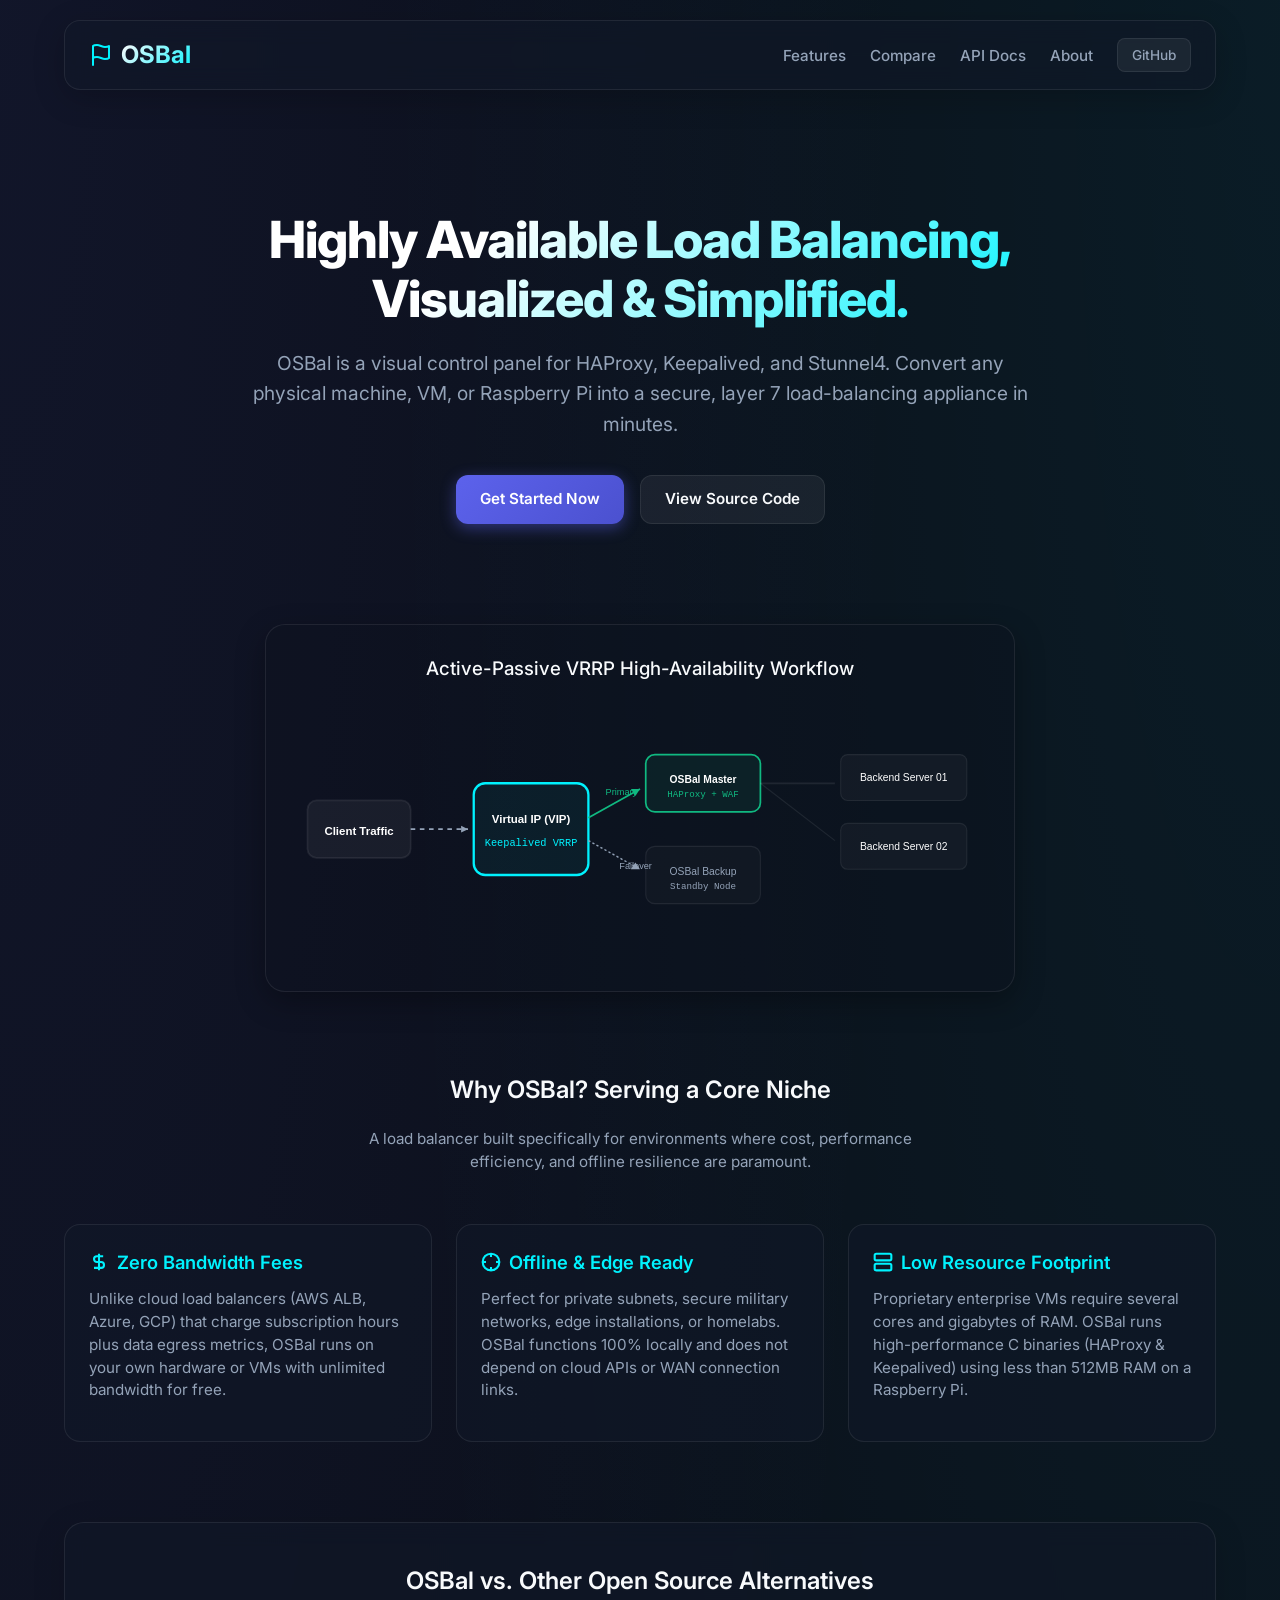
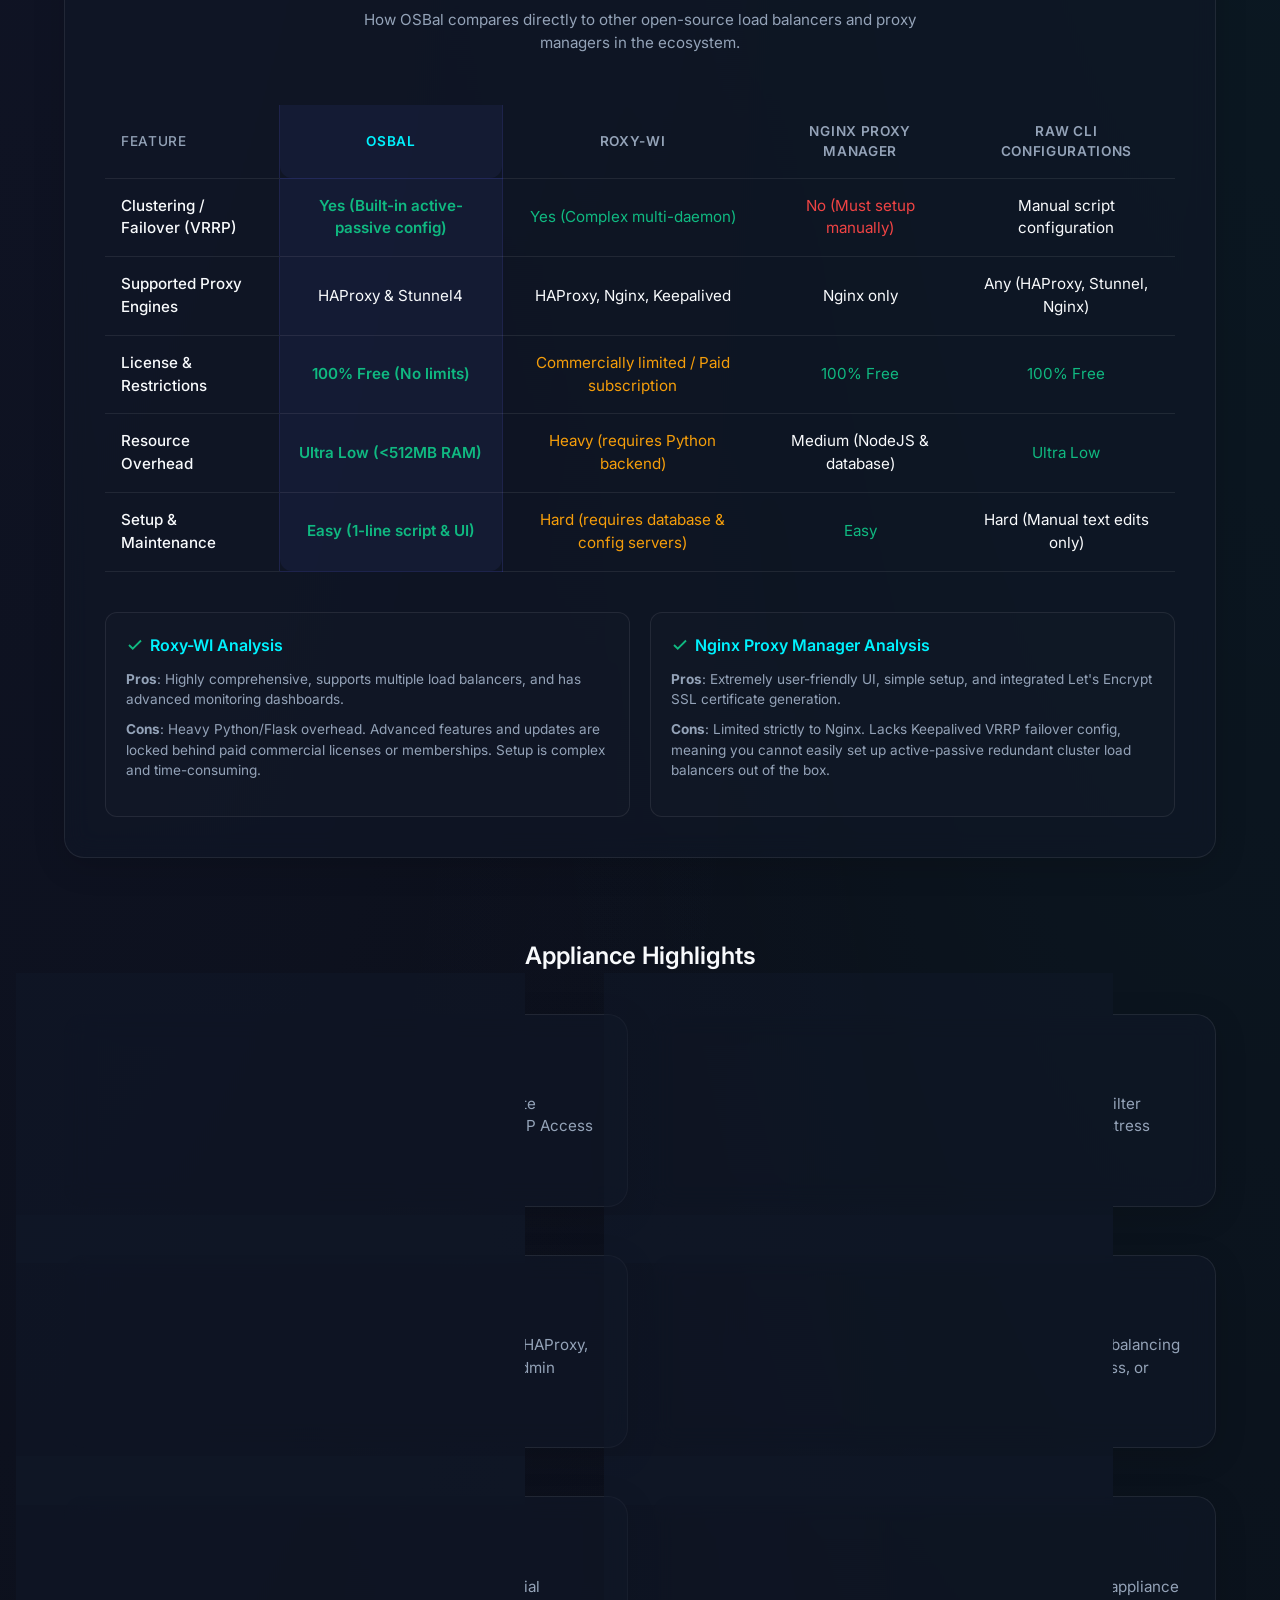
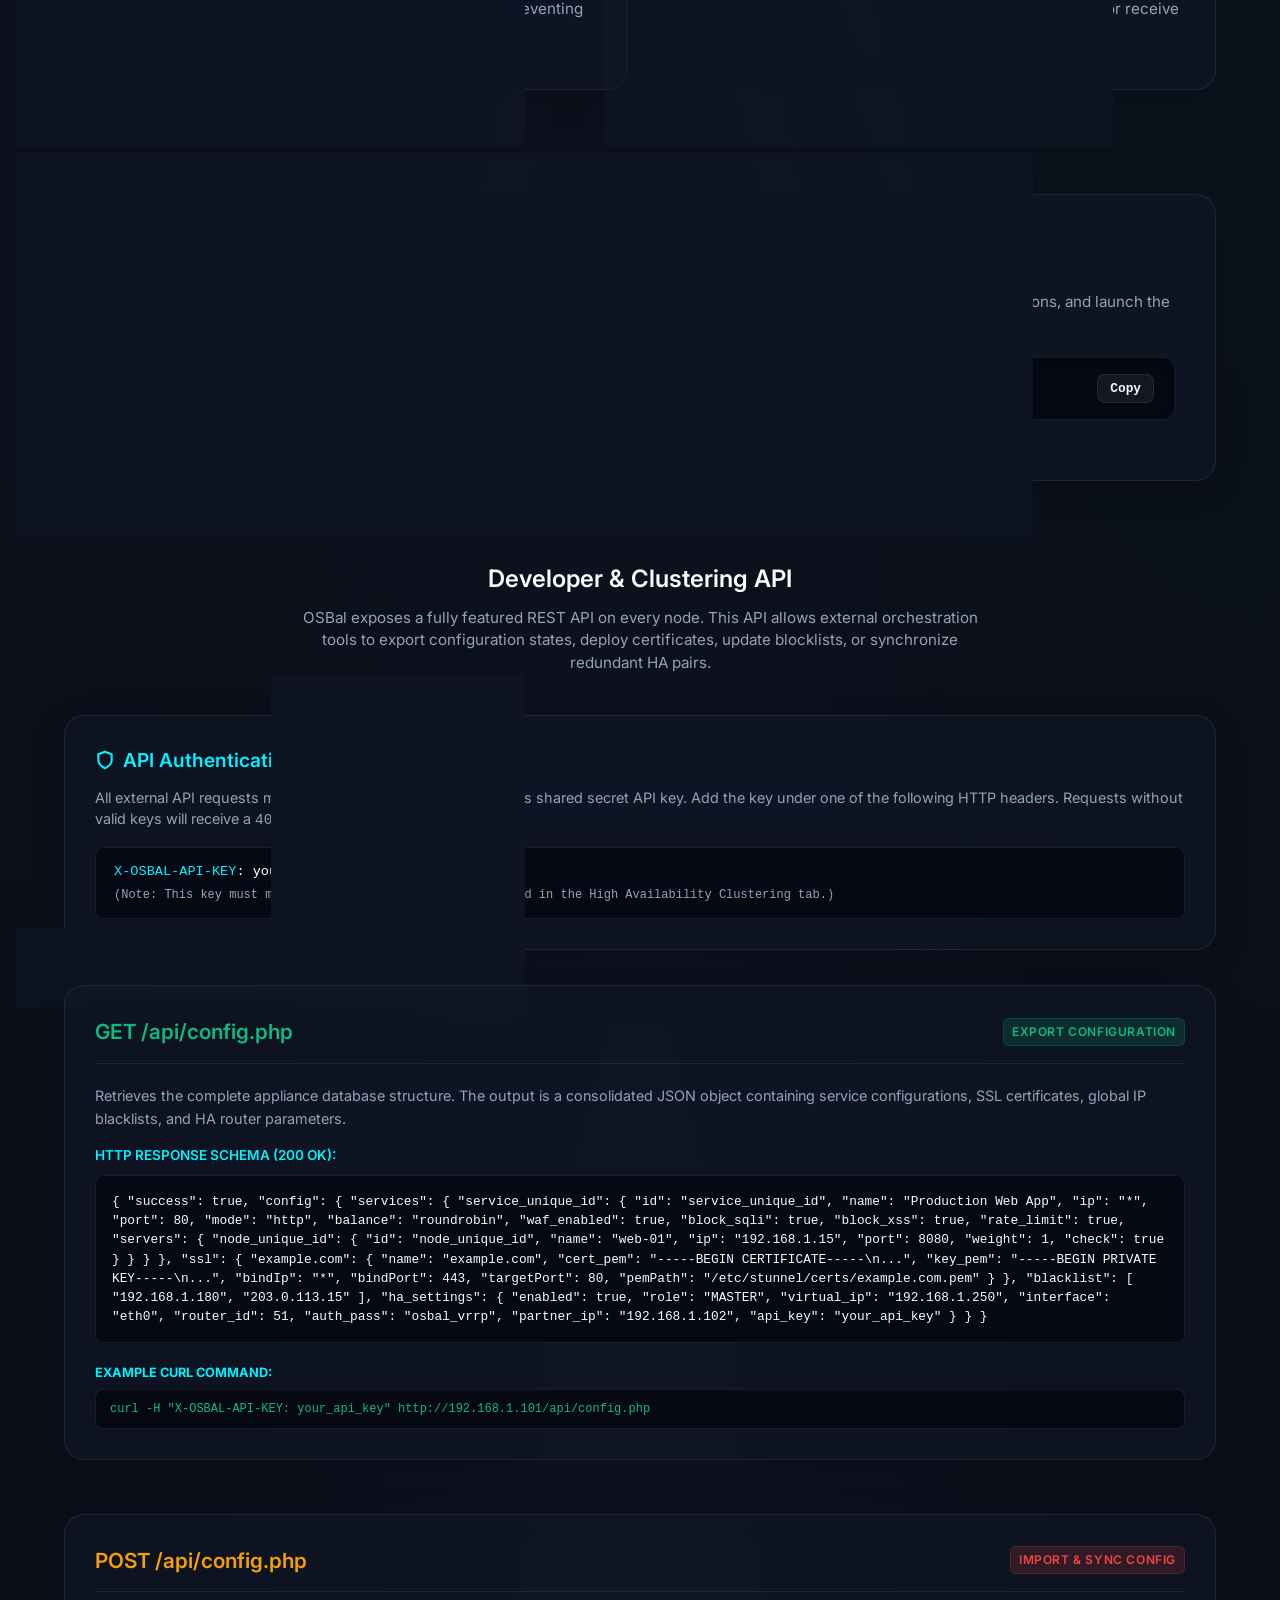
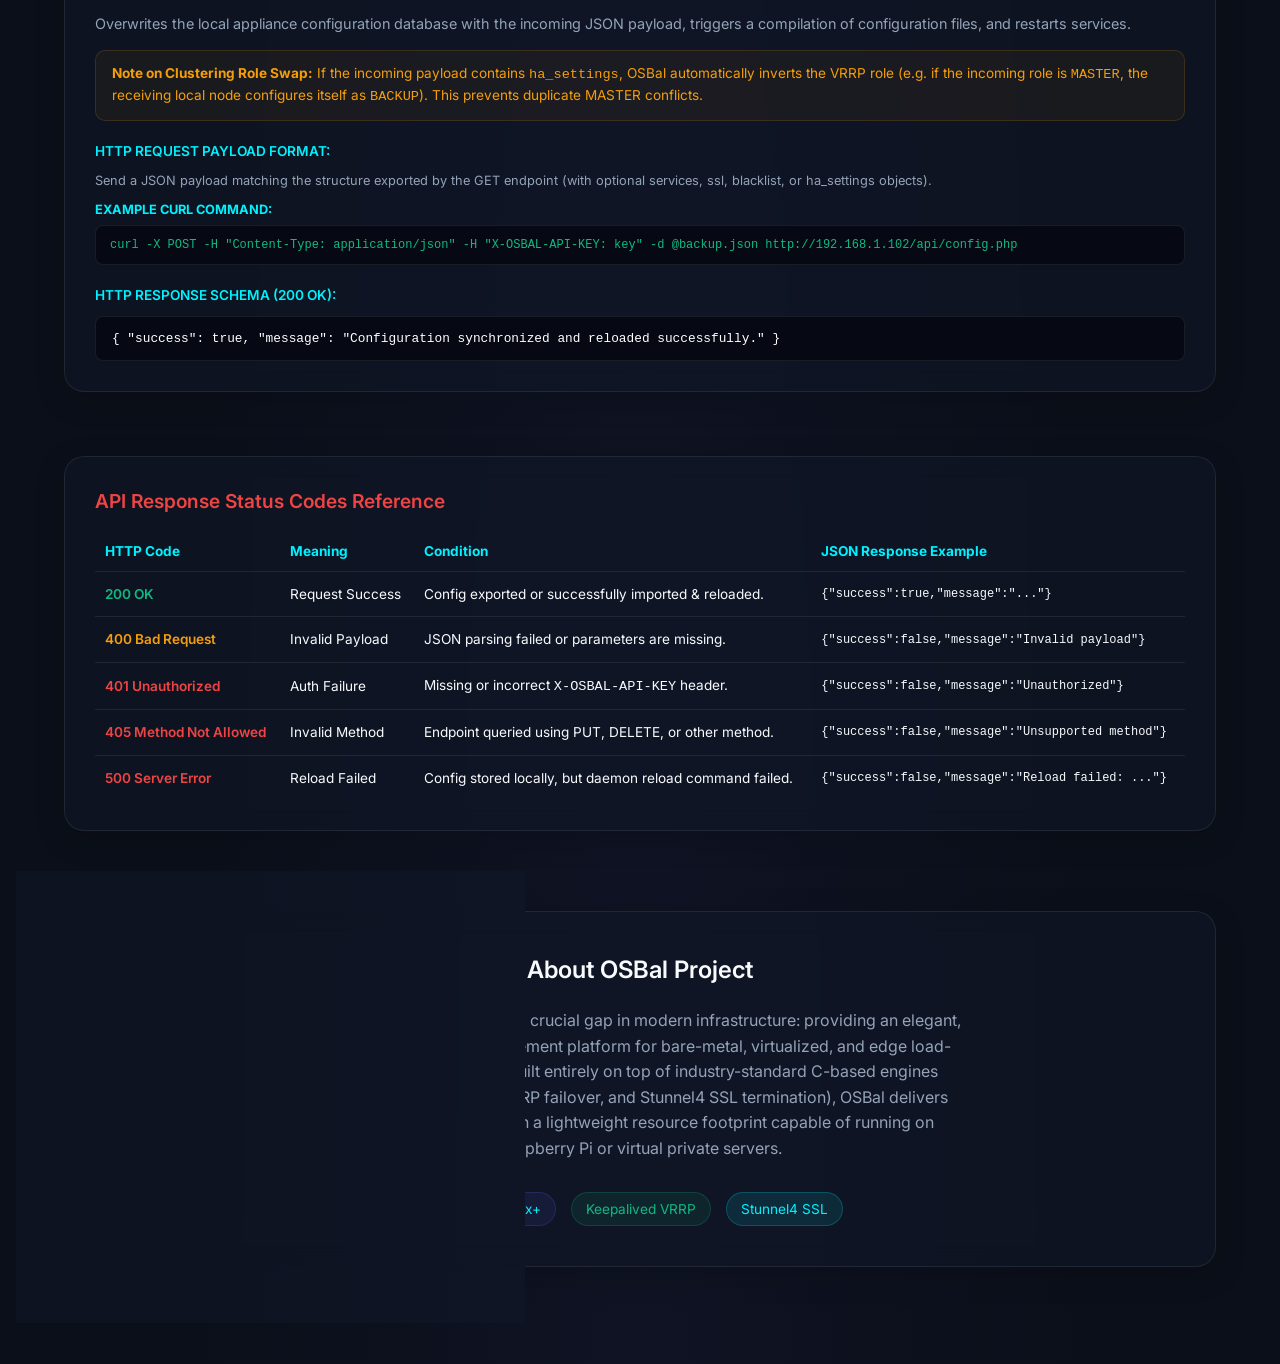
==== docs/index.html @ 6eb34383 "Update index.html" ====
<!DOCTYPE html>
<html lang="en">
<head>
    <meta charset="UTF-8">
    <meta name="viewport" content="width=device-width, initial-scale=1.0">
    <title>OSBal - Open Source Highly Available Loadbalancer Appliance</title>
    <style>
        /* Inlined modern.css styles */
        @import url('https://fonts.googleapis.com/css2?family=Inter:wght@300;400;500;600;700&display=swap');
        
        :root {
            --bg-main: #0b0f19;
            --bg-card: rgba(17, 25, 40, 0.55);
            --border-color: rgba(255, 255, 255, 0.08);
            --primary: #5c62ec;
            --primary-hover: #4b51cf;
            --primary-glow: rgba(92, 98, 236, 0.45);
            --accent: #00f2fe;
            --accent-glow: rgba(0, 242, 254, 0.3);
            --text-main: #f8fafc;
            --text-muted: #94a3b8;
            --success: #10b981;
            --danger: #ef4444;
            --warning: #f59e0b;
        }
        
        * {
            box-sizing: border-box;
            margin: 0;
            padding: 0;
        }
        
        body {
            font-family: 'Inter', -apple-system, BlinkMacSystemFont, "Segoe UI", Roboto, Helvetica, Arial, sans-serif;
            background-color: var(--bg-main);
            background-image: 
                radial-gradient(at 10% 10%, rgba(92, 98, 236, 0.08) 0px, transparent 50%),
                radial-gradient(at 90% 90%, rgba(0, 242, 254, 0.05) 0px, transparent 50%);
            color: var(--text-main);
            min-height: 100vh;
            padding-bottom: 50px;
            line-height: 1.5;
        }
        
        .container {
            max-width: 1200px;
            margin: 0 auto;
            padding: 0 24px;
        }
        
        /* Header & Navbar */
        .navbar-custom {
            position: relative;
            z-index: 1000;
            background: var(--bg-card);
            backdrop-filter: blur(12px);
            -webkit-backdrop-filter: blur(12px);
            border: 1px solid var(--border-color);
            border-radius: 16px;
            padding: 16px 24px;
            margin-bottom: 40px;
            display: flex;
            justify-content: space-between;
            align-items: center;
            box-shadow: 0 8px 32px 0 rgba(0, 0, 0, 0.2);
        }
        
        .navbar-brand-custom {
            font-size: 1.5rem;
            font-weight: 700;
            color: var(--text-main);
            text-decoration: none;
            background: linear-gradient(135deg, var(--text-main) 30%, var(--accent) 100%);
            -webkit-background-clip: text;
            -webkit-text-fill-color: transparent;
            display: flex;
            align-items: center;
            gap: 8px;
        }
        
        .nav-links {
            display: flex;
            gap: 24px;
            list-style: none;
            align-items: center;
        }
        
        .nav-links a {
            color: var(--text-muted);
            text-decoration: none;
            font-size: 0.95rem;
            font-weight: 500;
            transition: color 0.2s ease, transform 0.2s ease;
        }
        
        .nav-links a:hover, .nav-links .active a {
            color: var(--text-main);
            text-shadow: 0 0 10px rgba(255, 255, 255, 0.3);
        }
        
        /* Dropdown Menu */
        .dropdown-custom {
            position: relative;
        }
        
        .dropdown-menu-custom {
            display: none;
            position: absolute;
            top: calc(100% + 12px);
            right: 0;
            background: rgba(13, 18, 30, 0.95);
            backdrop-filter: blur(16px);
            -webkit-backdrop-filter: blur(16px);
            border: 1px solid var(--border-color);
            border-radius: 12px;
            min-width: 200px;
            padding: 8px;
            z-index: 100;
            box-shadow: 0 10px 25px rgba(0,0,0,0.4);
        }
        
        .dropdown-menu-custom::before {
            content: '';
            position: absolute;
            top: -14px;
            left: 0;
            right: 0;
            height: 14px;
            background: transparent;
        }
        
        .dropdown-custom:hover .dropdown-menu-custom,
        .dropdown-custom.active .dropdown-menu-custom {
            display: block;
        }
        
        .dropdown-menu-custom a {
            display: block;
            padding: 10px 14px;
            font-size: 0.9rem;
            border-radius: 8px;
        }
        
        .dropdown-menu-custom a:hover {
            background: rgba(255, 255, 255, 0.05);
            color: var(--accent);
        }
        
        /* Glassmorphism Cards */
        .card-glass {
            background: var(--bg-card);
            backdrop-filter: blur(12px);
            -webkit-backdrop-filter: blur(12px);
            border: 1px solid var(--border-color);
            border-radius: 20px;
            padding: 30px;
            box-shadow: 0 8px 32px 0 rgba(0, 0, 0, 0.15);
            margin-bottom: 24px;
            transition: transform 0.3s cubic-bezier(0.16, 1, 0.3, 1), box-shadow 0.3s ease;
        }
        
        .card-glass:hover {
            transform: translateY(-2px);
            box-shadow: 0 12px 40px 0 rgba(92, 98, 236, 0.08);
        }
        
        /* Headings */
        h1, h2, h3, h4 {
            font-weight: 600;
            color: var(--text-main);
            margin-bottom: 20px;
        }
        
        p {
            color: var(--text-muted);
            font-size: 0.95rem;
            margin-bottom: 15px;
        }
        
        /* Form Styles */
        .form-group {
            margin-bottom: 20px;
        }
        
        .form-label {
            display: block;
            color: var(--text-muted);
            font-size: 0.85rem;
            font-weight: 600;
            text-transform: uppercase;
            letter-spacing: 0.05em;
            margin-bottom: 8px;
        }
        
        .form-control {
            width: 100%;
            background: rgba(255, 255, 255, 0.04);
            border: 1px solid var(--border-color);
            border-radius: 12px;
            padding: 14px 16px;
            font-family: inherit;
            font-size: 0.95rem;
            color: var(--text-main);
            outline: none;
            transition: border-color 0.2s, box-shadow 0.2s, background-color 0.2s;
        }
        
        .form-control:focus {
            border-color: var(--primary);
            box-shadow: 0 0 0 3px var(--primary-glow);
            background: rgba(255, 255, 255, 0.06);
        }
        
        .form-control::placeholder {
            color: rgba(255, 255, 255, 0.25);
        }
        
        /* Custom Radios and Checkboxes */
        .radio-group {
            display: flex;
            flex-direction: column;
            gap: 12px;
            margin-top: 8px;
        }
        
        .radio-label {
            display: flex;
            align-items: center;
            gap: 10px;
            cursor: pointer;
            color: var(--text-muted);
            font-size: 0.95rem;
            transition: color 0.2s;
        }
        
        .radio-label:hover {
            color: var(--text-main);
        }
        
        .radio-label input[type="radio"] {
            appearance: none;
            background-color: rgba(255, 255, 255, 0.05);
            border: 1px solid var(--border-color);
            width: 20px;
            height: 20px;
            border-radius: 50%;
            outline: none;
            display: grid;
            place-content: center;
            transition: border-color 0.2s, background-color 0.2s;
        }
        
        .radio-label input[type="radio"]::before {
            content: "";
            width: 10px;
            height: 10px;
            border-radius: 50%;
            transform: scale(0);
            transition: transform 0.15s ease-in-out;
            background-color: var(--accent);
            box-shadow: 0 0 10px var(--accent-glow);
        }
        
        .radio-label input[type="radio"]:checked {
            border-color: var(--accent);
            background-color: rgba(0, 242, 254, 0.1);
        }
        
        .radio-label input[type="radio"]:checked::before {
            transform: scale(1);
        }
        
        /* Buttons */
        .btn {
            display: inline-flex;
            align-items: center;
            justify-content: center;
            padding: 12px 24px;
            font-family: inherit;
            font-size: 0.95rem;
            font-weight: 600;
            border-radius: 12px;
            border: none;
            cursor: pointer;
            transition: all 0.2s ease;
            text-decoration: none;
            gap: 8px;
        }
        
        .btn-primary {
            background: linear-gradient(135deg, var(--primary) 0%, var(--primary-hover) 100%);
            color: #fff;
            box-shadow: 0 4px 15px var(--primary-glow);
        }
        
        .btn-primary:hover {
            transform: translateY(-1px);
            box-shadow: 0 6px 20px var(--primary-glow);
            filter: brightness(1.1);
        }
        
        .btn-secondary {
            background: rgba(255, 255, 255, 0.06);
            border: 1px solid var(--border-color);
            color: var(--text-main);
        }
        
        .btn-secondary:hover {
            background: rgba(255, 255, 255, 0.1);
        }
        
        .btn-danger {
            background: var(--danger);
            color: #fff;
            box-shadow: 0 4px 15px rgba(239, 68, 68, 0.3);
        }
        
        .btn-danger:hover {
            transform: translateY(-1px);
            box-shadow: 0 6px 20px rgba(239, 68, 68, 0.4);
        }
        
        /* Badge/Labels */
        .badge {
            display: inline-block;
            padding: 4px 8px;
            border-radius: 6px;
            font-size: 0.75rem;
            font-weight: 600;
            text-transform: uppercase;
            letter-spacing: 0.05em;
        }
        
        .badge-success {
            background: rgba(16, 185, 129, 0.15);
            color: var(--success);
            border: 1px solid rgba(16, 185, 129, 0.2);
        }
        
        .badge-danger {
            background: rgba(239, 68, 68, 0.15);
            color: var(--danger);
            border: 1px solid rgba(239, 68, 68, 0.2);
        }
        
        /* List Groups */
        .list-group {
            display: flex;
            flex-direction: column;
            gap: 12px;
        }
        
        .list-item {
            background: rgba(255, 255, 255, 0.02);
            border: 1px solid var(--border-color);
            border-radius: 12px;
            padding: 16px 20px;
            display: flex;
            justify-content: space-between;
            align-items: center;
            transition: background-color 0.2s, border-color 0.2s;
            text-decoration: none;
            color: inherit;
        }
        
        .list-item:hover {
            background: rgba(255, 255, 255, 0.04);
            border-color: rgba(255, 255, 255, 0.15);
        }
        
        /* Table styles */
        .table-custom {
            width: 100%;
            border-collapse: collapse;
            margin-top: 20px;
        }
        
        .table-custom th, .table-custom td {
            padding: 14px 16px;
            text-align: left;
            border-bottom: 1px solid var(--border-color);
        }
        
        .table-custom th {
            color: var(--text-muted);
            font-size: 0.8rem;
            font-weight: 600;
            text-transform: uppercase;
            letter-spacing: 0.05em;
        }
        
        .table-custom td {
            font-size: 0.95rem;
        }
        
        /* Layout helpers */
        .grid-2 {
            display: grid;
            grid-template-columns: 1fr 1fr;
            gap: 24px;
        }
        
        @media (max-width: 768px) {
            .grid-2 {
                grid-template-columns: 1fr;
            }
            .navbar-custom {
                flex-direction: column;
                gap: 16px;
            }
        }
        
        /* SVG Chart styling */
        .chart-svg {
            width: 100%;
            height: 250px;
        }
        
        .chart-grid {
            stroke: rgba(255, 255, 255, 0.05);
            stroke-width: 1px;
        }
        
        .chart-line {
            fill: none;
            stroke: var(--accent);
            stroke-width: 3px;
            stroke-linecap: round;
        }
        
        .chart-area {
            fill: url(#chart-gradient);
            opacity: 0.35;
        }
        
        /* Help Tooltips */
        .help-tooltip {
            position: relative;
            display: inline-flex;
            align-items: center;
            justify-content: center;
            cursor: help;
            margin-left: 6px;
            color: var(--text-muted);
            transition: color 0.2s;
            vertical-align: middle;
        }
        
        .help-tooltip:hover {
            color: var(--accent);
        }
        
        .help-tooltip .tooltip-text {
            visibility: hidden;
            width: 250px;
            background: rgba(11, 15, 25, 0.95);
            backdrop-filter: blur(12px);
            -webkit-backdrop-filter: blur(12px);
            border: 1px solid var(--border-color);
            color: var(--text-main);
            text-align: left;
            border-radius: 8px;
            padding: 10px 12px;
            position: absolute;
            z-index: 1100;
            bottom: 130%;
            left: 50%;
            transform: translateX(-50%);
            box-shadow: 0 10px 25px rgba(0, 0, 0, 0.5);
            font-size: 0.78rem;
            font-weight: 400;
            text-transform: none;
            letter-spacing: normal;
            line-height: 1.4;
            opacity: 0;
            transition: opacity 0.2s, transform 0.2s;
            pointer-events: none;
        }
        
        .help-tooltip .tooltip-text::after {
            content: "";
            position: absolute;
            top: 100%;
            left: 50%;
            margin-left: -5px;
            border-width: 5px;
            border-style: solid;
            border-color: rgba(11, 15, 25, 0.95) transparent transparent transparent;
        }
        
        .help-tooltip:hover .tooltip-text {
            visibility: visible;
            opacity: 1;
            transform: translateX(-50%) translateY(-2px);
        }
        
        /* Custom styles for docs index page */
        body {
            background-image: 
                radial-gradient(at 0% 0%, rgba(92, 98, 236, 0.08) 0px, transparent 50%),
                radial-gradient(at 100% 0%, rgba(0, 242, 254, 0.06) 0px, transparent 50%),
                radial-gradient(at 50% 100%, rgba(92, 98, 236, 0.05) 0px, transparent 50%);
            padding-bottom: 80px;
        }
        
        .hero {
            text-align: center;
            padding: 80px 0 60px 0;
            max-width: 800px;
            margin: 0 auto;
        }

        .hero h1 {
            font-size: 3.2rem;
            font-weight: 800;
            line-height: 1.15;
            background: linear-gradient(135deg, #ffffff 30%, var(--accent) 100%);
            -webkit-background-clip: text;
            -webkit-text-fill-color: transparent;
            margin-bottom: 20px;
            letter-spacing: -0.02em;
        }

        .hero p {
            font-size: 1.2rem;
            color: var(--text-muted);
            line-height: 1.6;
            margin-bottom: 35px;
        }

        .hero-btns {
            display: flex;
            gap: 16px;
            justify-content: center;
            flex-wrap: wrap;
        }

        /* SVG Diagram styles */
        .diagram-container {
            margin: 40px auto;
            max-width: 750px;
            background: rgba(13, 18, 30, 0.4);
            border: 1px solid var(--border-color);
            border-radius: 20px;
            padding: 30px;
            box-shadow: 0 10px 30px rgba(0,0,0,0.3);
        }

        .diagram-svg {
            width: 100%;
            height: auto;
        }

        /* Niche Section */
        .niche-container {
            display: grid;
            grid-template-columns: 1fr 1fr 1fr;
            gap: 24px;
            margin: 50px 0;
        }

        .niche-card {
            background: var(--bg-card);
            border: 1px solid var(--border-color);
            border-radius: 16px;
            padding: 24px;
            transition: transform 0.2s ease;
        }
        
        .niche-card:hover {
            transform: translateY(-2px);
            border-color: rgba(0, 242, 254, 0.25);
        }

        .niche-card h3 {
            color: var(--accent);
            font-size: 1.15rem;
            margin-bottom: 12px;
            display: flex;
            align-items: center;
            gap: 8px;
        }

        /* Feature Matrix Table */
        .matrix-table {
            width: 100%;
            border-collapse: collapse;
            margin-top: 20px;
            text-align: center;
        }

        .matrix-table th, .matrix-table td {
            padding: 16px;
            border-bottom: 1px solid var(--border-color);
        }

        .matrix-table th {
            color: var(--text-muted);
            font-size: 0.85rem;
            text-transform: uppercase;
            letter-spacing: 0.05em;
            font-weight: 600;
        }

        .matrix-table td {
            font-size: 0.95rem;
        }

        .matrix-table td:first-child, .matrix-table th:first-child {
            text-align: left;
            font-weight: 500;
            max-width: 200px;
        }
        
        .matrix-table .highlight-col {
            background: rgba(92, 98, 236, 0.08);
            border-left: 1px solid rgba(92, 98, 236, 0.2);
            border-right: 1px solid rgba(92, 98, 236, 0.2);
        }
        
        .matrix-table tr:last-child .highlight-col {
            border-bottom: 1px solid rgba(92, 98, 236, 0.2);
            border-bottom-left-radius: 12px;
            border-bottom-right-radius: 12px;
        }

        /* CLI Code Box */
        .code-box {
            background: #060913;
            border: 1px solid var(--border-color);
            border-radius: 12px;
            padding: 16px 20px;
            font-family: monospace;
            color: #10b981;
            font-size: 0.9rem;
            display: flex;
            justify-content: space-between;
            align-items: center;
            margin: 20px 0;
            box-shadow: inset 0 2px 8px rgba(0,0,0,0.5);
        }

        /* Hosting Cards */
        .hosting-grid {
            display: grid;
            grid-template-columns: 1fr 1fr;
            gap: 24px;
            margin-top: 24px;
        }

        @media (max-width: 768px) {
            .niche-container, .hosting-grid {
                grid-template-columns: 1fr;
            }
            .hero h1 {
                font-size: 2.3rem;
            }
        }
    </style>
</head>
<body>
    <div class="container">
        <!-- Header Nav -->
        <nav class="navbar-custom" style="margin-top: 20px;">
            <a class="navbar-brand-custom" href="#">
                <svg width="24" height="24" viewBox="0 0 24 24" fill="none" stroke="currentColor" stroke-width="2" stroke-linecap="round" stroke-linejoin="round" style="color: var(--accent);"><path d="M4 15s1-1 4-1 5 2 8 2 4-1 4-1V3s-1 1-4 1-5-2-8-2-4 1-4 1z"></path><line x1="4" y1="22" x2="4" y2="15"></line></svg>
                OSBal
            </a>
            <ul class="nav-links">
                <li><a href="#features">Features</a></li>
                <li><a href="#compare">Compare</a></li>
                <li><a href="#api">API Docs</a></li>
                <li><a href="#about">About</a></li>
                <li><a href="https://github.com/siefkencp/osbal" target="_blank" class="btn btn-secondary" style="padding: 6px 14px; font-size: 0.85rem; border-radius: 8px;">GitHub</a></li>
            </ul>
        </nav>

        <!-- Hero Section -->
        <header class="hero">
            <h1>Highly Available Load Balancing,<br>Visualized & Simplified.</h1>
            <p>OSBal is a visual control panel for HAProxy, Keepalived, and Stunnel4. Convert any physical machine, VM, or Raspberry Pi into a secure, layer 7 load-balancing appliance in minutes.</p>
            <div class="hero-btns">
                <a href="#install" class="btn btn-primary">Get Started Now</a>
                <a href="https://github.com/siefkencp/osbal" target="_blank" class="btn btn-secondary">View Source Code</a>
            </div>
        </header>

        <!-- Dynamic Architecture Diagram -->
        <section class="diagram-container">
            <h3 style="text-align: center; margin-bottom: 20px; font-weight: 500;">Active-Passive VRRP High-Availability Workflow</h3>
            <svg class="diagram-svg" viewBox="0 0 600 220">
                <!-- User Browser node -->
                <rect x="10" y="85" width="90" height="50" rx="8" fill="rgba(255,255,255,0.05)" stroke="var(--border-color)" stroke-width="1.5"/>
                <text x="55" y="115" fill="#fff" font-size="10" font-family="sans-serif" text-anchor="middle" font-weight="600">Client Traffic</text>
                
                <!-- Client flow line -->
                <line x1="100" y1="110" x2="150" y2="110" stroke="var(--text-muted)" stroke-width="1.5" stroke-dasharray="4"/>
                <polygon points="150,110 144,107 144,113" fill="var(--text-muted)"/>
                
                <!-- VIP node -->
                <rect x="155" y="70" width="100" height="80" rx="10" fill="rgba(0, 242, 254, 0.05)" stroke="var(--accent)" stroke-width="2"/>
                <text x="205" y="105" fill="#fff" font-size="10" font-family="sans-serif" text-anchor="middle" font-weight="600">Virtual IP (VIP)</text>
                <text x="205" y="125" fill="var(--accent)" font-size="9" font-family="monospace" text-anchor="middle">Keepalived VRRP</text>

                <!-- Flow VIP to LB Master -->
                <path d="M255,100 L300,75" stroke="var(--success)" stroke-width="1.5"/>
                <polygon points="300,75 292,75 296,81" fill="var(--success)"/>
                <text x="270" y="80" fill="var(--success)" font-size="8" font-family="sans-serif">Primary</text>

                <!-- Flow VIP to LB Backup -->
                <path d="M255,120 L300,145" stroke="var(--text-muted)" stroke-width="1.2" stroke-dasharray="2"/>
                <polygon points="300,145 296,139 292,145" fill="var(--text-muted)"/>
                <text x="282" y="145" fill="var(--text-muted)" font-size="8" font-family="sans-serif">Failover</text>

                <!-- LB Node Master -->
                <rect x="305" y="45" width="100" height="50" rx="8" fill="rgba(16, 185, 129, 0.08)" stroke="var(--success)" stroke-width="1.5"/>
                <text x="355" y="70" fill="#fff" font-size="9" font-family="sans-serif" text-anchor="middle" font-weight="600">OSBal Master</text>
                <text x="355" y="82" fill="var(--success)" font-size="8" font-family="monospace" text-anchor="middle">HAProxy + WAF</text>

                <!-- LB Node Backup -->
                <rect x="305" y="125" width="100" height="50" rx="8" fill="rgba(255,255,255,0.02)" stroke="var(--border-color)" stroke-width="1"/>
                <text x="355" y="150" fill="var(--text-muted)" font-size="9" font-family="sans-serif" text-anchor="middle">OSBal Backup</text>
                <text x="355" y="162" fill="var(--text-muted)" font-size="8" font-family="monospace" text-anchor="middle">Standby Node</text>

                <!-- Outputs lines to Backend servers -->
                <path d="M405,70 L470,70" stroke="var(--border-color)" stroke-width="1.5"/>
                <path d="M405,70 L470,120" stroke="var(--border-color)" stroke-width="1"/>
                
                <!-- Backend Server Node 1 -->
                <rect x="475" y="45" width="110" height="40" rx="6" fill="rgba(255,255,255,0.03)" stroke="var(--border-color)" stroke-width="1"/>
                <text x="530" y="68" fill="#fff" font-size="9" font-family="sans-serif" text-anchor="middle">Backend Server 01</text>
                
                <!-- Backend Server Node 2 -->
                <rect x="475" y="105" width="110" height="40" rx="6" fill="rgba(255,255,255,0.03)" stroke="var(--border-color)" stroke-width="1"/>
                <text x="530" y="128" fill="#fff" font-size="9" font-family="sans-serif" text-anchor="middle">Backend Server 02</text>
            </svg>
        </section>

        <!-- The Niche Section -->
        <section id="niche" style="margin-top: 80px;">
            <h2 style="text-align: center;">Why OSBal? Serving a Core Niche</h2>
            <p style="text-align: center; max-width: 600px; margin: 0 auto 40px auto;">A load balancer built specifically for environments where cost, performance efficiency, and offline resilience are paramount.</p>
            
            <div class="niche-container">
                <div class="niche-card">
                    <h3>
                        <svg width="20" height="20" viewBox="0 0 24 24" fill="none" stroke="currentColor" stroke-width="2.5"><path d="M12 2v20M17 5H9.5a3.5 3.5 0 0 0 0 7h5a3.5 3.5 0 0 1 0 7H6"></path></svg>
                        Zero Bandwidth Fees
                    </h3>
                    <p>Unlike cloud load balancers (AWS ALB, Azure, GCP) that charge subscription hours plus data egress metrics, OSBal runs on your own hardware or VMs with unlimited bandwidth for free.</p>
                </div>
                <div class="niche-card">
                    <h3>
                        <svg width="20" height="20" viewBox="0 0 24 24" fill="none" stroke="currentColor" stroke-width="2.5"><circle cx="12" cy="12" r="10"></circle><line x1="22" y1="12" x2="18" y2="12"></line><line x1="6" y1="12" x2="2" y2="12"></line><line x1="12" y1="6" x2="12" y2="2"></line><line x1="12" y1="22" x2="12" y2="18"></line></svg>
                        Offline & Edge Ready
                    </h3>
                    <p>Perfect for private subnets, secure military networks, edge installations, or homelabs. OSBal functions 100% locally and does not depend on cloud APIs or WAN connection links.</p>
                </div>
                <div class="niche-card">
                    <h3>
                        <svg width="20" height="20" viewBox="0 0 24 24" fill="none" stroke="currentColor" stroke-width="2.5"><rect x="2" y="2" width="20" height="8" rx="2" ry="2"></rect><rect x="2" y="14" width="20" height="8" rx="2" ry="2"></rect><line x1="6" y1="6" x2="6.01" y2="6"></line><line x1="6" y1="18" x2="6.01" y2="18"></line></svg>
                        Low Resource Footprint
                    </h3>
                    <p>Proprietary enterprise VMs require several cores and gigabytes of RAM. OSBal runs high-performance C binaries (HAProxy & Keepalived) using less than 512MB RAM on a Raspberry Pi.</p>
                </div>
            </div>
        </section>

        <!-- Comparison Matrix Section -->
        <section id="compare" class="card-glass" style="margin-top: 80px; padding: 40px;">
            <h2 style="text-align: center; margin-bottom: 10px;">OSBal vs. Other Open Source Alternatives</h2>
            <p style="text-align: center; max-width: 600px; margin: 0 auto 30px auto;">How OSBal compares directly to other open-source load balancers and proxy managers in the ecosystem.</p>
            
            <div style="overflow-x: auto;">
                <table class="matrix-table">
                    <thead>
                        <tr>
                            <th>Feature</th>
                            <th class="highlight-col" style="color: var(--accent);">OSBal</th>
                            <th>Roxy-WI</th>
                            <th>Nginx Proxy Manager</th>
                            <th>Raw CLI Configurations</th>
                        </tr>
                    </thead>
                    <tbody>
                        <tr>
                            <td>Clustering / Failover (VRRP)</td>
                            <td class="highlight-col" style="color: var(--success); font-weight: 600;">Yes (Built-in active-passive config)</td>
                            <td style="color: var(--success);">Yes (Complex multi-daemon)</td>
                            <td style="color: var(--danger);">No (Must setup manually)</td>
                            <td>Manual script configuration</td>
                        </tr>
                        <tr>
                            <td>Supported Proxy Engines</td>
                            <td class="highlight-col">HAProxy & Stunnel4</td>
                            <td>HAProxy, Nginx, Keepalived</td>
                            <td>Nginx only</td>
                            <td>Any (HAProxy, Stunnel, Nginx)</td>
                        </tr>
                        <tr>
                            <td>License & Restrictions</td>
                            <td class="highlight-col" style="color: var(--success); font-weight: 600;">100% Free (No limits)</td>
                            <td style="color: var(--warning);">Commercially limited / Paid subscription</td>
                            <td style="color: var(--success);">100% Free</td>
                            <td style="color: var(--success);">100% Free</td>
                        </tr>
                        <tr>
                            <td>Resource Overhead</td>
                            <td class="highlight-col" style="color: var(--success); font-weight: 600;">Ultra Low (&lt;512MB RAM)</td>
                            <td style="color: var(--warning);">Heavy (requires Python backend)</td>
                            <td>Medium (NodeJS & database)</td>
                            <td style="color: var(--success);">Ultra Low</td>
                        </tr>
                        <tr>
                            <td>Setup & Maintenance</td>
                            <td class="highlight-col" style="color: var(--success); font-weight: 600;">Easy (1-line script & UI)</td>
                            <td style="color: var(--warning);">Hard (requires database & config servers)</td>
                            <td style="color: var(--success);">Easy</td>
                            <td>Hard (Manual text edits only)</td>
                        </tr>
                    </tbody>
                </table>
            </div>

            <!-- Pros and Cons Grid -->
            <div class="grid-2" style="margin-top: 40px; gap: 20px;">
                <div style="background: rgba(255,255,255,0.01); border: 1px solid var(--border-color); padding: 20px; border-radius: 12px; text-align: left;">
                    <h4 style="color: var(--accent); margin-top: 0; margin-bottom: 12px; display:flex; align-items:center; gap:6px;">
                        <svg width="18" height="18" viewBox="0 0 24 24" fill="none" stroke="var(--success)" stroke-width="2.5"><polyline points="20 6 9 17 4 12"></polyline></svg>
                        Roxy-WI Analysis
                    </h4>
                    <p style="font-size:0.85rem; color:var(--text-muted); line-height:1.5; margin-bottom:10px;">
                        <strong>Pros</strong>: Highly comprehensive, supports multiple load balancers, and has advanced monitoring dashboards.
                    </p>
                    <p style="font-size:0.85rem; color:var(--text-muted); line-height:1.5;">
                        <strong>Cons</strong>: Heavy Python/Flask overhead. Advanced features and updates are locked behind paid commercial licenses or memberships. Setup is complex and time-consuming.
                    </p>
                </div>
                <div style="background: rgba(255,255,255,0.01); border: 1px solid var(--border-color); padding: 20px; border-radius: 12px; text-align: left;">
                    <h4 style="color: var(--accent); margin-top: 0; margin-bottom: 12px; display:flex; align-items:center; gap:6px;">
                        <svg width="18" height="18" viewBox="0 0 24 24" fill="none" stroke="var(--success)" stroke-width="2.5"><polyline points="20 6 9 17 4 12"></polyline></svg>
                        Nginx Proxy Manager Analysis
                    </h4>
                    <p style="font-size:0.85rem; color:var(--text-muted); line-height:1.5; margin-bottom:10px;">
                        <strong>Pros</strong>: Extremely user-friendly UI, simple setup, and integrated Let's Encrypt SSL certificate generation.
                    </p>
                    <p style="font-size:0.85rem; color:var(--text-muted); line-height:1.5;">
                        <strong>Cons</strong>: Limited strictly to Nginx. Lacks Keepalived VRRP failover config, meaning you cannot easily set up active-passive redundant cluster load balancers out of the box.
                    </p>
                </div>
            </div>
        </section>

        <!-- Features Section -->
        <section id="features" style="margin-top: 80px;">
            <h2 style="text-align: center; margin-bottom: 40px;">Appliance Highlights</h2>
            <div class="grid-2">
                <div class="card-glass">
                    <h3 style="color: var(--accent); display:flex; align-items:center; gap:8px;">
                        <svg width="20" height="20" viewBox="0 0 24 24" fill="none" stroke="currentColor" stroke-width="2.5"><path d="M12 22s8-4 8-10V5l-8-3-8 3v7c0 6 8 10 8 10z"></path></svg>
                        Optional WAF Shield
                    </h3>
                    <p>Toggle native SQL Injection (SQLi) query blocking, Cross-Site Scripting (XSS) filters, IP rate-limiting, and configure global IP Access Blacklists. Compiled directly into HAProxy ACL rules.</p>
                </div>
                <div class="card-glass">
                    <h3 style="color: var(--accent); display:flex; align-items:center; gap:8px;">
                        <svg width="20" height="20" viewBox="0 0 24 24" fill="none" stroke="currentColor" stroke-width="2.5"><polyline points="22 12 18 12 15 21 9 3 6 12 2 12"></polyline></svg>
                        Realtime Stats Terminal
                    </h3>
                    <p>Inspect active connection stats, query response times, and filter blocks. Features a simulated live Access Logs terminal and stress simulator to test threshold behaviors.</p>
                </div>
                <div class="card-glass">
                    <h3 style="color: var(--accent); display:flex; align-items:center; gap:8px;">
                        <svg width="20" height="20" viewBox="0 0 24 24" fill="none" stroke="currentColor" stroke-width="2.5"><polygon points="5 3 19 12 5 21 5 3"></polygon></svg>
                        3-Step Setup Wizard
                    </h3>
                    <p>Dynamic package diagnostics list automatically verifies that HAProxy, Keepalived, and Stunnel are installed, guiding you through admin setups and network interfaces.</p>
                </div>
                <div class="card-glass">
                    <h3 style="color: var(--accent); display:flex; align-items:center; gap:8px;">
                        <svg width="20" height="20" viewBox="0 0 24 24" fill="none" stroke="currentColor" stroke-width="2.5"><path d="M17 21v-2a4 4 0 0 0-4-4H5a4 4 0 0 0-4 4v2"></path><circle cx="9" cy="7" r="4"></circle><path d="M23 21v-2a4 4 0 0 0-3-3.87"></path><path d="M16 3.13a4 4 0 0 1 0 7.75"></path></svg>
                        Visual Load Balancing
                    </h3>
                    <p>Create frontends, backends, and assign server nodes using balancing strategies like Round-Robin, Session Cookie-based stickiness, or Client IP hashing from a clean web form.</p>
                </div>
                <div class="card-glass">
                    <h3 style="color: var(--accent); display:flex; align-items:center; gap:8px;">
                        <svg width="20" height="20" viewBox="0 0 24 24" fill="none" stroke="currentColor" stroke-width="2.5"><path d="M14.7 6.3a1 1 0 0 0 0 1.4l1.6 1.6a1 1 0 0 0 1.4 0l3.77-3.77a6 6 0 0 1-7.94 7.94l-6.91 6.91a2.12 2.12 0 0 1-3-3l6.91-6.91a6 6 0 0 1 7.94-7.94l-3.76 3.76z"></path></svg>
                        Config Syntax Validator
                    </h3>
                    <p>Validate compilation syntax before reloads. Invokes the official `haproxy -c` config check directly from the web console, preventing bad parameters from crashing active services.</p>
                </div>
                <div class="card-glass">
                    <h3 style="color: var(--accent); display:flex; align-items:center; gap:8px;">
                        <svg width="20" height="20" viewBox="0 0 24 24" fill="none" stroke="currentColor" stroke-width="2.5"><path d="M22 11.08V12a10 10 0 1 1-5.93-9.14"></path><polyline points="22 4 12 14.01 9 11.01"></polyline></svg>
                        Backend Reachability Tester
                    </h3>
                    <p>Run instant socket reachability tests from the load balancer appliance to backend IPs and ports. Verify connection latency (in ms) or receive detailed system-level socket failure reports.</p>
                </div>
            </div>
        </section>

        <!-- Install Commands Section -->
        <section id="install" class="card-glass" style="margin-top: 80px; padding: 40px;">
            <h2>Get Started in Your Terminal</h2>
            <p>Ready to deploy? Copy the script below to install system dependencies, download the OSBal interface, configure system permissions, and launch the web server automatically.</p>
            
            <div class="code-box">
                <span id="install-cmd">curl -sSL https://raw.githubusercontent.com/siefkencp/osbal/main/scripts/deploy.sh | bash</span>
                <button class="btn btn-secondary" onclick="navigator.clipboard.writeText(document.getElementById('install-cmd').innerText); alert('Copied deployment script!');" style="padding: 6px 12px; font-size: 0.8rem; border-radius: 8px;">Copy</button>
            </div>
        </section>



        <!-- API Documentation Section -->
        <section id="api" style="margin-top: 80px;">
            <h2 style="text-align: center; margin-bottom: 10px;">Developer & Clustering API</h2>
            <p style="text-align: center; max-width: 700px; margin: 0 auto 40px auto;">OSBal exposes a fully featured REST API on every node. This API allows external orchestration tools to export configuration states, deploy certificates, update blocklists, or synchronize redundant HA pairs.</p>
            
            <!-- Auth card -->
            <div class="card-glass" style="padding: 30px; margin-bottom: 35px;">
                <h3 style="color: var(--accent); margin-bottom: 12px; display:flex; align-items:center; gap:8px; font-size:1.2rem;">
                    <svg width="20" height="20" viewBox="0 0 24 24" fill="none" stroke="currentColor" stroke-width="2.5"><path d="M12 22s8-4 8-10V5l-8-3-8 3v7c0 6 8 10 8 10z"></path></svg>
                    API Authentication Header
                </h3>
                <p style="font-size:0.9rem; color:var(--text-muted); line-height:1.5; margin-bottom:15px;">
                    All external API requests must authorize by sending the cluster's shared secret API key. Add the key under one of the following HTTP headers. Requests without valid keys will receive a <code>401 Unauthorized</code> response.
                </p>
                <div style="background: #060913; border: 1px solid var(--border-color); padding: 14px 18px; border-radius: 8px; font-family: monospace; font-size: 0.85rem; color:#fff; display:flex; flex-direction:column; gap:4px;">
                    <div><span style="color:var(--accent);">X-OSBAL-API-KEY</span>: your_configured_api_key</div>
                    <div style="color:var(--text-muted); font-size:0.75rem;">(Note: This key must match the 'Shared API Key' configured in the High Availability Clustering tab.)</div>
                </div>
            </div>

            <!-- Endpoint details -->
            <div style="display:flex; flex-direction:column; gap:30px; margin-bottom: 40px;">
                
                <!-- GET Endpoint Card -->
                <div class="card-glass" style="padding: 30px;">
                    <div style="display:flex; justify-content:space-between; align-items:center; border-bottom: 1px solid var(--border-color); padding-bottom:15px; margin-bottom:20px; flex-wrap:wrap; gap:10px;">
                        <h3 style="margin:0; font-size:1.3rem; color: var(--success);">GET /api/config.php</h3>
                        <span class="badge badge-success">Export Configuration</span>
                    </div>
                    <p style="font-size:0.9rem; color:var(--text-muted); line-height:1.6; margin-bottom:15px;">
                        Retrieves the complete appliance database structure. The output is a consolidated JSON object containing service configurations, SSL certificates, global IP blacklists, and HA router parameters.
                    </p>
                    
                    <h4 style="font-size: 0.85rem; text-transform: uppercase; color: var(--accent); margin-bottom:10px;">HTTP Response Schema (200 OK):</h4>
                    <div style="background: #060913; border: 1px solid var(--border-color); padding: 16px; border-radius: 8px; font-family: monospace; font-size: 0.8rem; color: #f8fafc; overflow-x: auto; margin-bottom: 20px; max-height: 250px; overflow-y: auto;">
{
  "success": true,
  "config": {
    "services": {
      "service_unique_id": {
        "id": "service_unique_id",
        "name": "Production Web App",
        "ip": "*",
        "port": 80,
        "mode": "http",
        "balance": "roundrobin",
        "waf_enabled": true,
        "block_sqli": true,
        "block_xss": true,
        "rate_limit": true,
        "servers": {
          "node_unique_id": {
            "id": "node_unique_id",
            "name": "web-01",
            "ip": "192.168.1.15",
            "port": 8080,
            "weight": 1,
            "check": true
          }
        }
      }
    },
    "ssl": {
      "example.com": {
        "name": "example.com",
        "cert_pem": "-----BEGIN CERTIFICATE-----\n...",
        "key_pem": "-----BEGIN PRIVATE KEY-----\n...",
        "bindIp": "*",
        "bindPort": 443,
        "targetPort": 80,
        "pemPath": "/etc/stunnel/certs/example.com.pem"
      }
    },
    "blacklist": [
      "192.168.1.180",
      "203.0.113.15"
    ],
    "ha_settings": {
      "enabled": true,
      "role": "MASTER",
      "virtual_ip": "192.168.1.250",
      "interface": "eth0",
      "router_id": 51,
      "auth_pass": "osbal_vrrp",
      "partner_ip": "192.168.1.102",
      "api_key": "your_api_key"
    }
  }
}
                    </div>

                    <h5 style="margin-bottom: 6px; font-size: 0.8rem; text-transform: uppercase; color: var(--accent);">Example cURL Command:</h5>
                    <div style="background: #060913; border: 1px solid var(--border-color); padding: 10px 14px; border-radius: 8px; font-family: monospace; font-size: 0.75rem; color: #10b981; overflow-x: auto; white-space: nowrap;">
                        curl -H "X-OSBAL-API-KEY: your_api_key" http://192.168.1.101/api/config.php
                    </div>
                </div>

                <!-- POST Endpoint Card -->
                <div class="card-glass" style="padding: 30px;">
                    <div style="display:flex; justify-content:space-between; align-items:center; border-bottom: 1px solid var(--border-color); padding-bottom:15px; margin-bottom:20px; flex-wrap:wrap; gap:10px;">
                        <h3 style="margin:0; font-size:1.3rem; color: var(--warning);">POST /api/config.php</h3>
                        <span class="badge badge-danger">Import & Sync Config</span>
                    </div>
                    <p style="font-size:0.9rem; color:var(--text-muted); line-height:1.6; margin-bottom:15px;">
                        Overwrites the local appliance configuration database with the incoming JSON payload, triggers a compilation of configuration files, and restarts services.
                    </p>
                    
                    <div style="background: rgba(245, 158, 11, 0.05); border: 1px solid rgba(245, 158, 11, 0.15); padding: 12px 16px; border-radius: 10px; font-size: 0.85rem; color: var(--warning); line-height: 1.5; margin-bottom: 20px;">
                        <strong>Note on Clustering Role Swap:</strong> If the incoming payload contains <code>ha_settings</code>, OSBal automatically inverts the VRRP role (e.g. if the incoming role is <code>MASTER</code>, the receiving local node configures itself as <code>BACKUP</code>). This prevents duplicate MASTER conflicts.
                    </div>

                    <h4 style="font-size: 0.85rem; text-transform: uppercase; color: var(--accent); margin-bottom:10px;">HTTP Request Payload format:</h4>
                    <p style="font-size: 0.8rem; color: var(--text-muted); margin-bottom:10px;">Send a JSON payload matching the structure exported by the GET endpoint (with optional services, ssl, blacklist, or ha_settings objects).</p>

                    <h5 style="margin-bottom: 6px; font-size: 0.8rem; text-transform: uppercase; color: var(--accent);">Example cURL Command:</h5>
                    <div style="background: #060913; border: 1px solid var(--border-color); padding: 10px 14px; border-radius: 8px; font-family: monospace; font-size: 0.75rem; color: #10b981; overflow-x: auto; white-space: nowrap; margin-bottom:20px;">
                        curl -X POST -H "Content-Type: application/json" -H "X-OSBAL-API-KEY: key" -d @backup.json http://192.168.1.102/api/config.php
                    </div>

                    <h4 style="font-size: 0.85rem; text-transform: uppercase; color: var(--accent); margin-bottom:10px;">HTTP Response Schema (200 OK):</h4>
                    <div style="background: #060913; border: 1px solid var(--border-color); padding: 12px 16px; border-radius: 8px; font-family: monospace; font-size: 0.80rem; color: #fff; overflow-x: auto;">
{
  "success": true,
  "message": "Configuration synchronized and reloaded successfully."
}
                    </div>
                </div>
            </div>

            <!-- HTTP Error Status codes -->
            <div class="card-glass" style="padding: 30px;">
                <h3 style="color: var(--danger); margin-bottom: 15px; font-size:1.2rem;">API Response Status Codes Reference</h3>
                <div style="overflow-x: auto;">
                    <table style="width:100%; border-collapse:collapse; text-align:left; font-size:0.85rem;">
                        <thead>
                            <tr style="border-bottom: 1px solid var(--border-color);">
                                <th style="padding:10px; color:var(--accent);">HTTP Code</th>
                                <th style="padding:10px; color:var(--accent);">Meaning</th>
                                <th style="padding:10px; color:var(--accent);">Condition</th>
                                <th style="padding:10px; color:var(--accent);">JSON Response Example</th>
                            </tr>
                        </thead>
                        <tbody>
                            <tr style="border-bottom: 1px solid var(--border-color);">
                                <td style="padding:12px 10px; font-weight:600; color:var(--success);">200 OK</td>
                                <td style="padding:12px 10px;">Request Success</td>
                                <td style="padding:12px 10px;">Config exported or successfully imported & reloaded.</td>
                                <td style="padding:12px 10px; font-family:monospace; font-size:0.75rem;">{"success":true,"message":"..."}</td>
                            </tr>
                            <tr style="border-bottom: 1px solid var(--border-color);">
                                <td style="padding:12px 10px; font-weight:600; color:var(--warning);">400 Bad Request</td>
                                <td style="padding:12px 10px;">Invalid Payload</td>
                                <td style="padding:12px 10px;">JSON parsing failed or parameters are missing.</td>
                                <td style="padding:12px 10px; font-family:monospace; font-size:0.75rem;">{"success":false,"message":"Invalid payload"}</td>
                            </tr>
                            <tr style="border-bottom: 1px solid var(--border-color);">
                                <td style="padding:12px 10px; font-weight:600; color:var(--danger);">401 Unauthorized</td>
                                <td style="padding:12px 10px;">Auth Failure</td>
                                <td style="padding:12px 10px;">Missing or incorrect <code>X-OSBAL-API-KEY</code> header.</td>
                                <td style="padding:12px 10px; font-family:monospace; font-size:0.75rem;">{"success":false,"message":"Unauthorized"}</td>
                            </tr>
                            <tr style="border-bottom: 1px solid var(--border-color);">
                                <td style="padding:12px 10px; font-weight:600; color:var(--danger);">405 Method Not Allowed</td>
                                <td style="padding:12px 10px;">Invalid Method</td>
                                <td style="padding:12px 10px;">Endpoint queried using PUT, DELETE, or other method.</td>
                                <td style="padding:12px 10px; font-family:monospace; font-size:0.75rem;">{"success":false,"message":"Unsupported method"}</td>
                            </tr>
                            <tr>
                                <td style="padding:12px 10px; font-weight:600; color:var(--danger);">500 Server Error</td>
                                <td style="padding:12px 10px;">Reload Failed</td>
                                <td style="padding:12px 10px;">Config stored locally, but daemon reload command failed.</td>
                                <td style="padding:12px 10px; font-family:monospace; font-size:0.75rem;">{"success":false,"message":"Reload failed: ..."}</td>
                            </tr>
                        </tbody>
                    </table>
                </div>
            </div>
        </section>

        <!-- About OSBal Section -->
        <section id="about" class="card-glass" style="margin-top: 80px; padding: 40px; text-align: center;">
            <h2>About OSBal Project</h2>
            <p style="max-width: 650px; margin: 20px auto; color: var(--text-muted); line-height: 1.6; font-size: 1rem;">
                OSBal was designed to fill a crucial gap in modern infrastructure: providing an elegant, visual, and secure management platform for bare-metal, virtualized, and edge load-balancing appliances. Built entirely on top of industry-standard C-based engines (HAProxy, Keepalived VRRP failover, and Stunnel4 SSL termination), OSBal delivers enterprise reliability with a lightweight resource footprint capable of running on Raspberry Pi or virtual private servers.
            </p>
            <div style="display:flex; justify-content:center; gap: 15px; margin-top: 30px;">
                <span style="font-size:0.85rem; padding: 6px 14px; border-radius:30px; background:rgba(92, 98, 236, 0.1); border:1px solid rgba(92, 98, 236, 0.2); color:var(--accent);">HAProxy 2.x+</span>
                <span style="font-size:0.85rem; padding: 6px 14px; border-radius:30px; background:rgba(16, 185, 129, 0.1); border:1px solid rgba(16, 185, 129, 0.2); color:var(--success);">Keepalived VRRP</span>
                <span style="font-size:0.85rem; padding: 6px 14px; border-radius:30px; background:rgba(0, 242, 254, 0.1); border:1px solid rgba(0, 242, 254, 0.2); color:#00f2fe;">Stunnel4 SSL</span>
            </div>
        </section>
    </div>
</body>
</html>
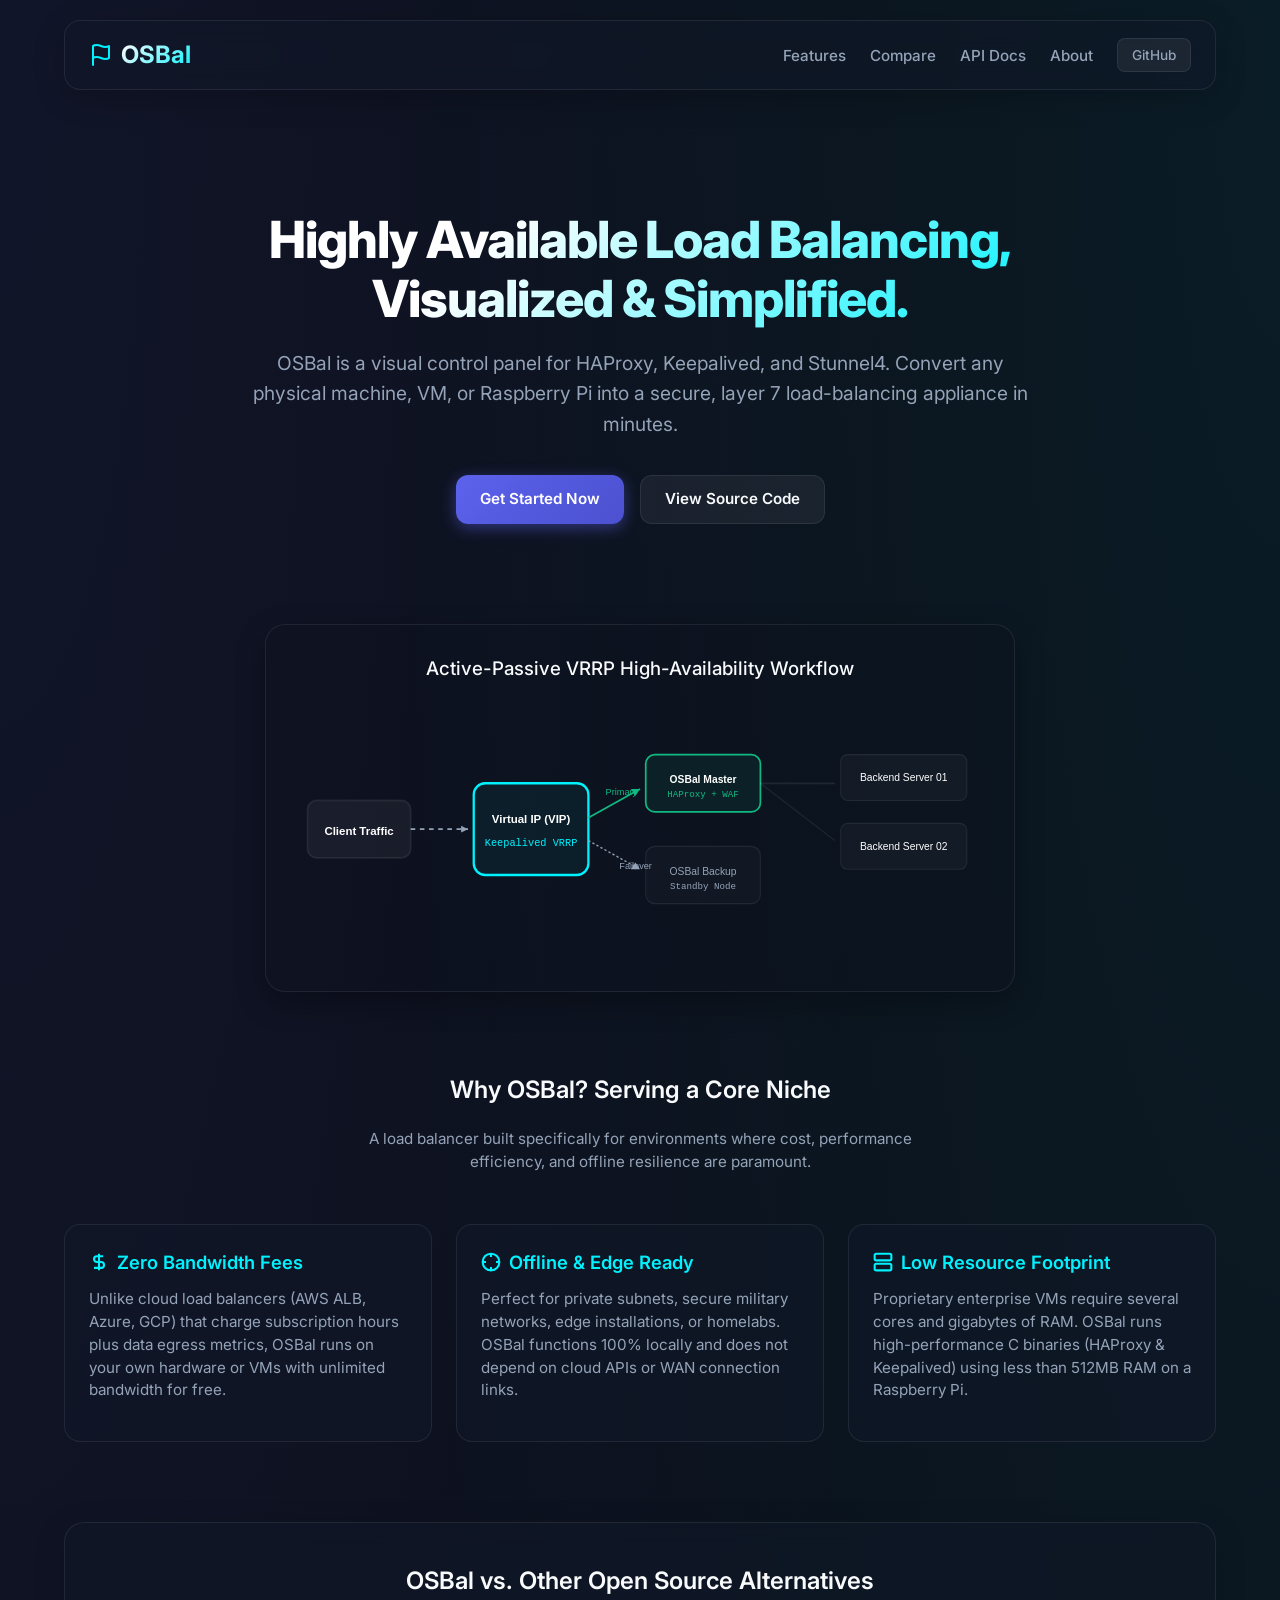
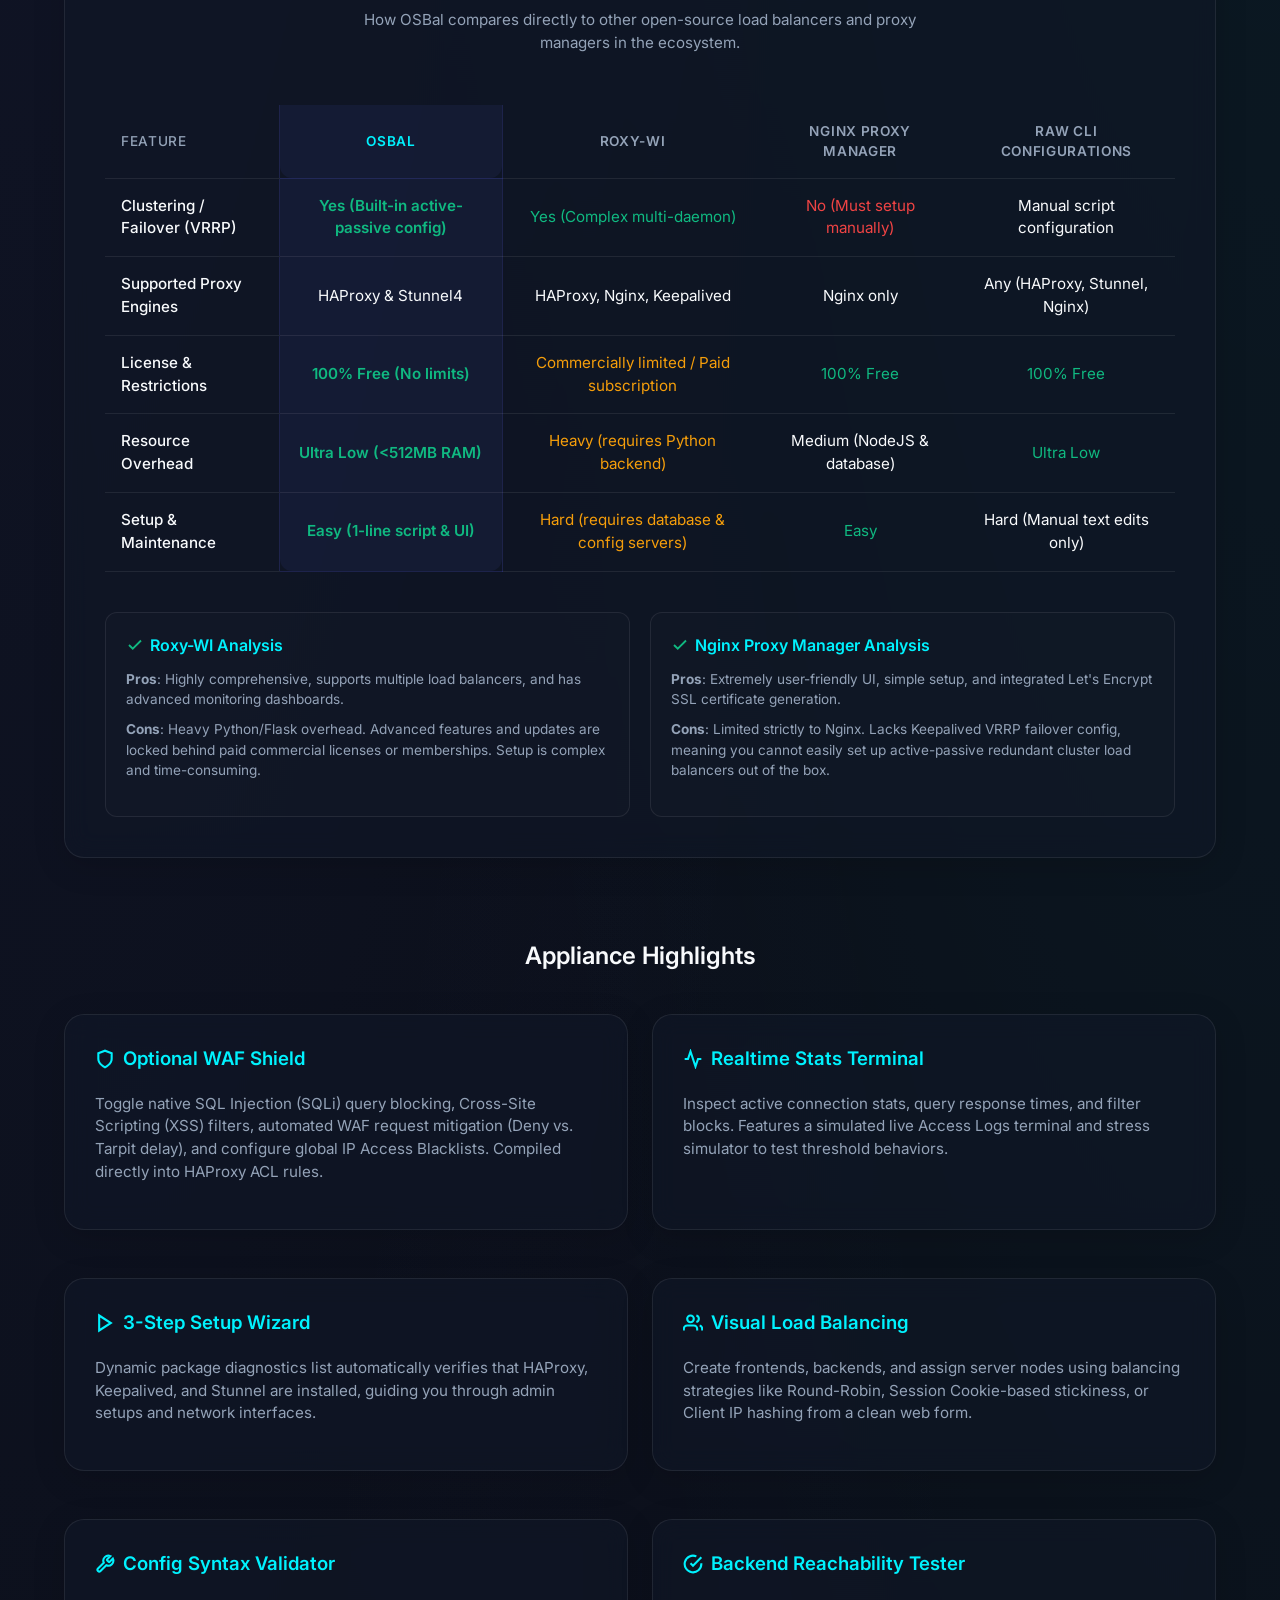
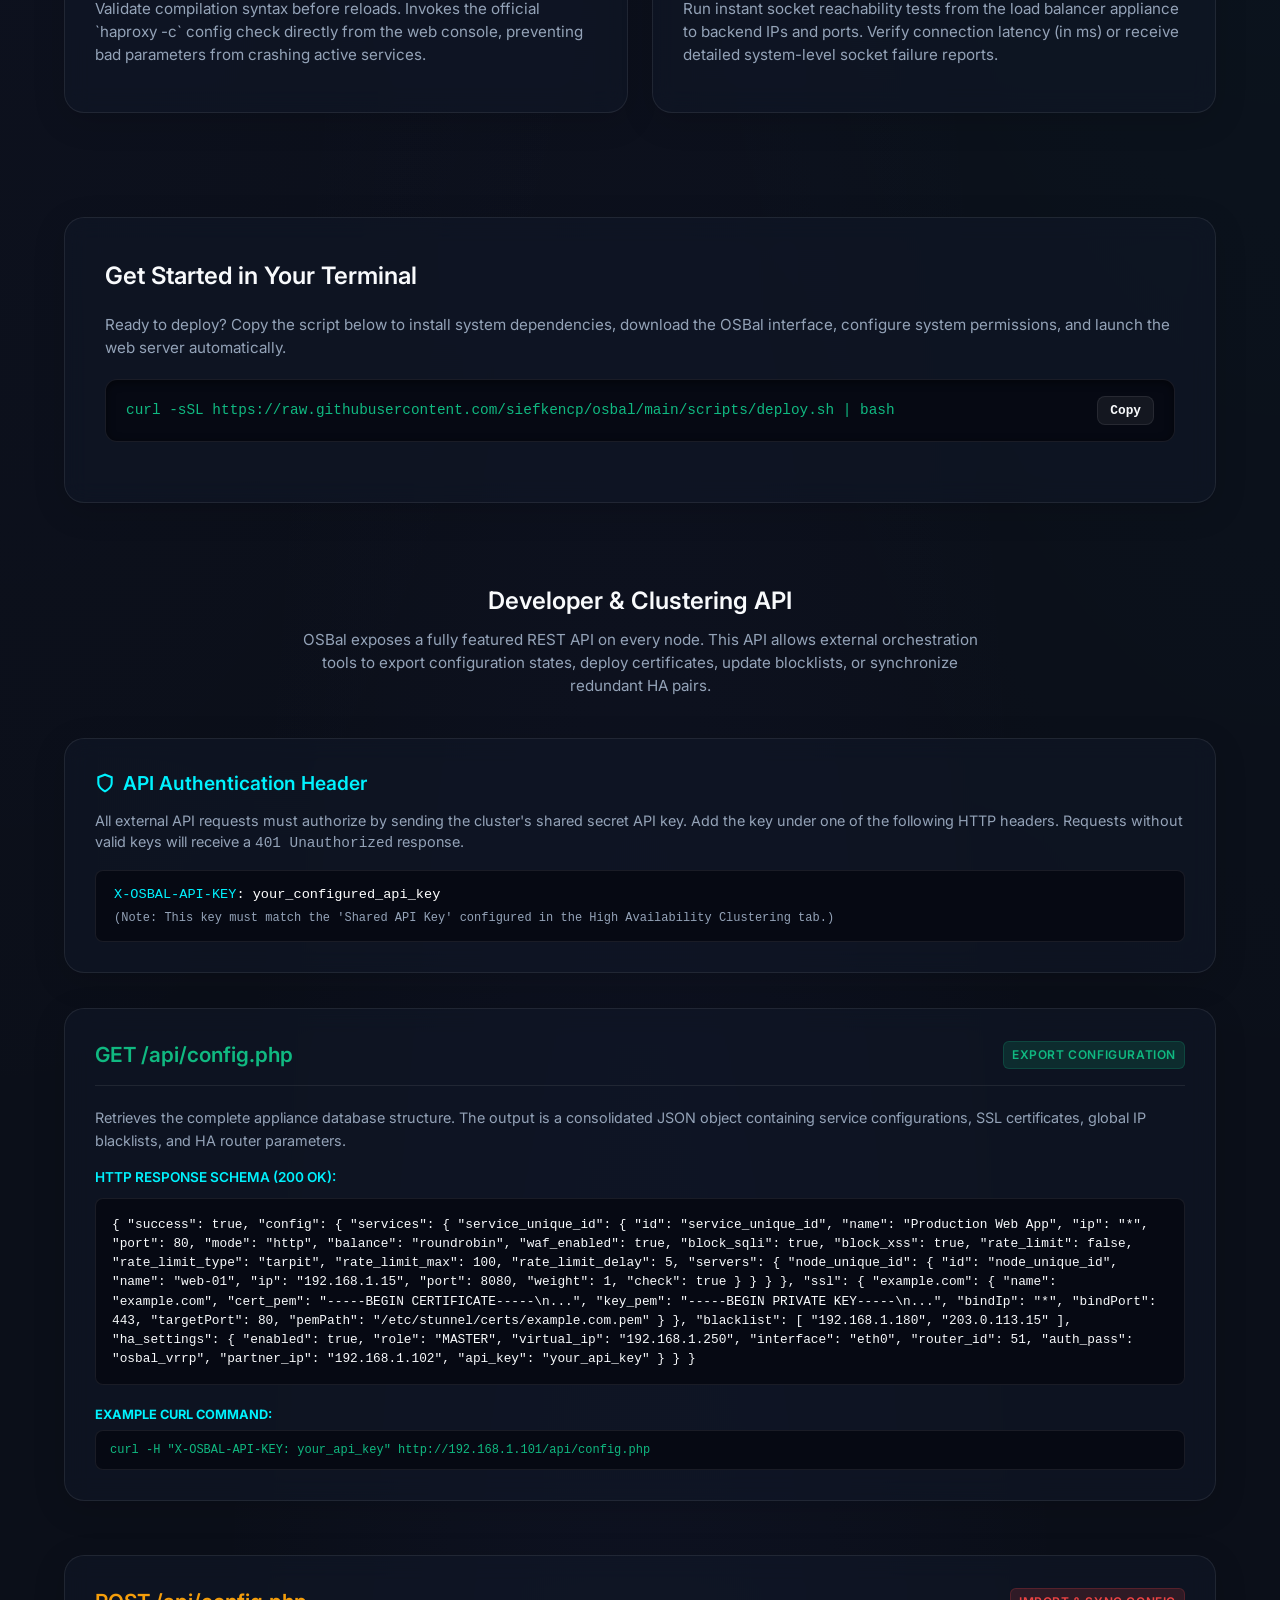
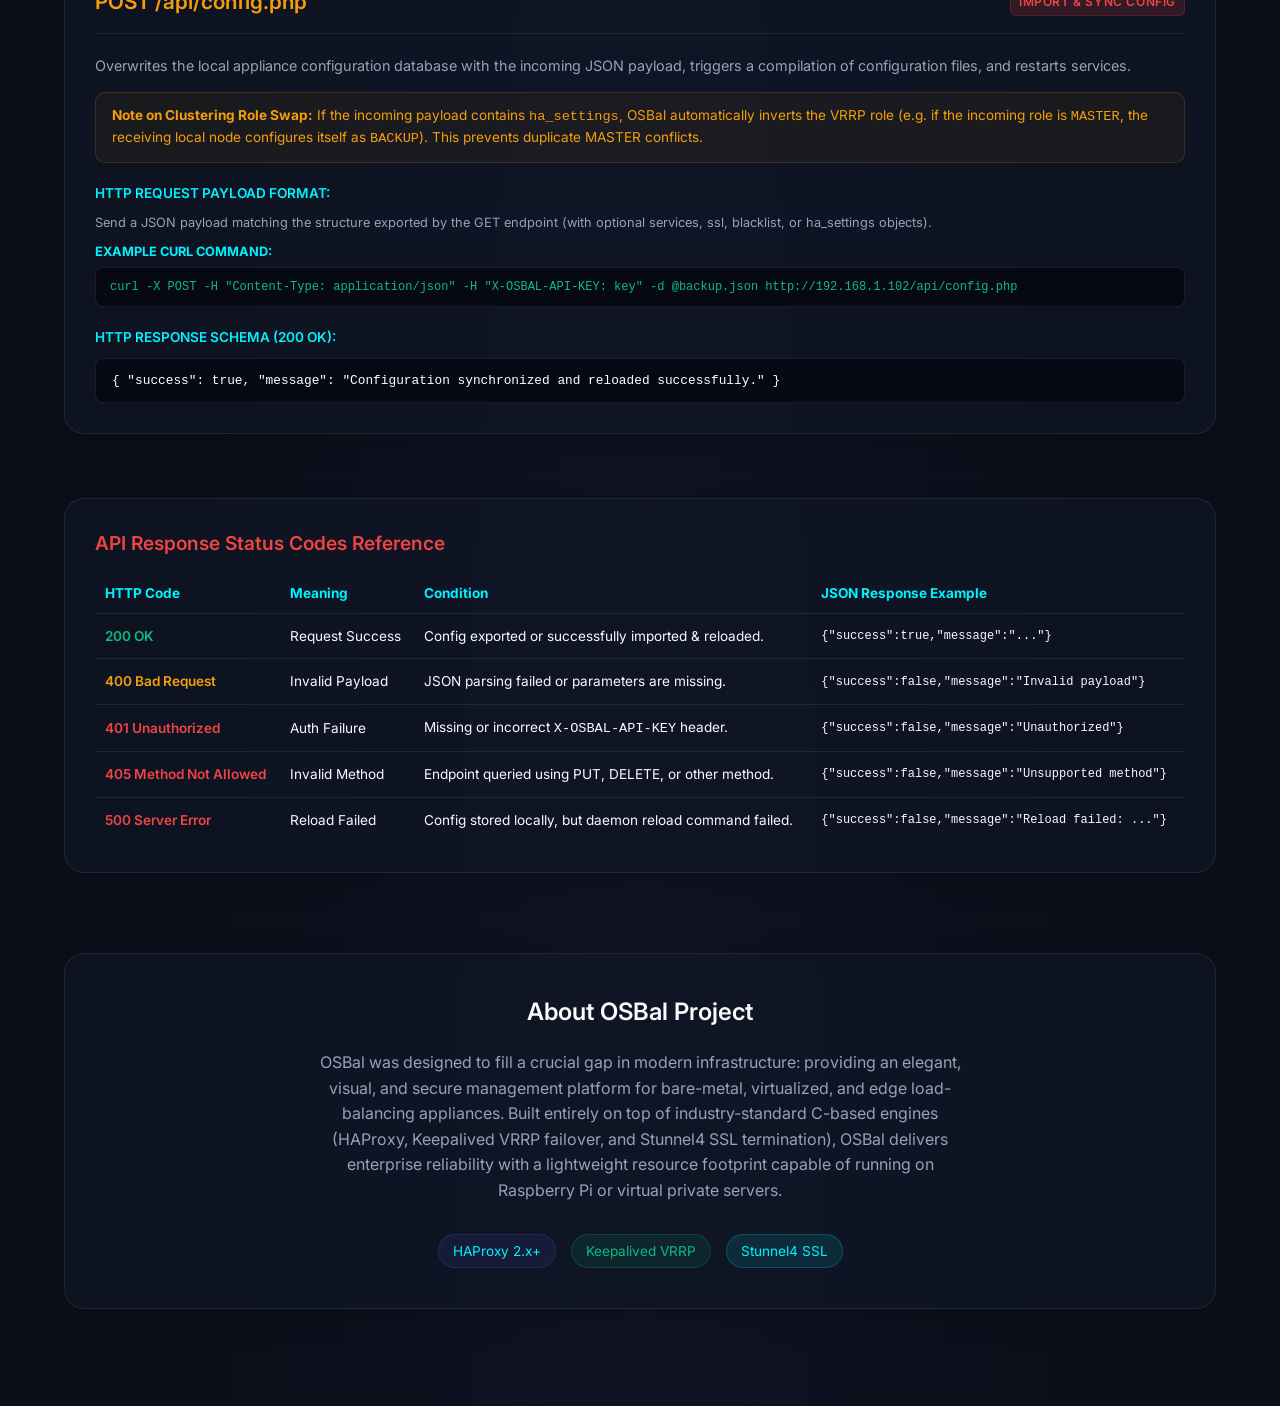
==== commit bb852b5f: "updated documentation" ====
--- a/docs/index.html
+++ b/docs/index.html
@@ -860,7 +860,7 @@
                         <svg width="20" height="20" viewBox="0 0 24 24" fill="none" stroke="currentColor" stroke-width="2.5"><path d="M12 22s8-4 8-10V5l-8-3-8 3v7c0 6 8 10 8 10z"></path></svg>
                         Optional WAF Shield
                     </h3>
-                    <p>Toggle native SQL Injection (SQLi) query blocking, Cross-Site Scripting (XSS) filters, IP rate-limiting, and configure global IP Access Blacklists. Compiled directly into HAProxy ACL rules.</p>
+                    <p>Toggle native SQL Injection (SQLi) query blocking, Cross-Site Scripting (XSS) filters, automated WAF request mitigation (Deny vs. Tarpit delay), and configure global IP Access Blacklists. Compiled directly into HAProxy ACL rules.</p>
                 </div>
                 <div class="card-glass">
                     <h3 style="color: var(--accent); display:flex; align-items:center; gap:8px;">
@@ -962,7 +962,10 @@
         "waf_enabled": true,
         "block_sqli": true,
         "block_xss": true,
-        "rate_limit": true,
+        "rate_limit": false,
+        "rate_limit_type": "tarpit",
+        "rate_limit_max": 100,
+        "rate_limit_delay": 5,
         "servers": {
           "node_unique_id": {
             "id": "node_unique_id",
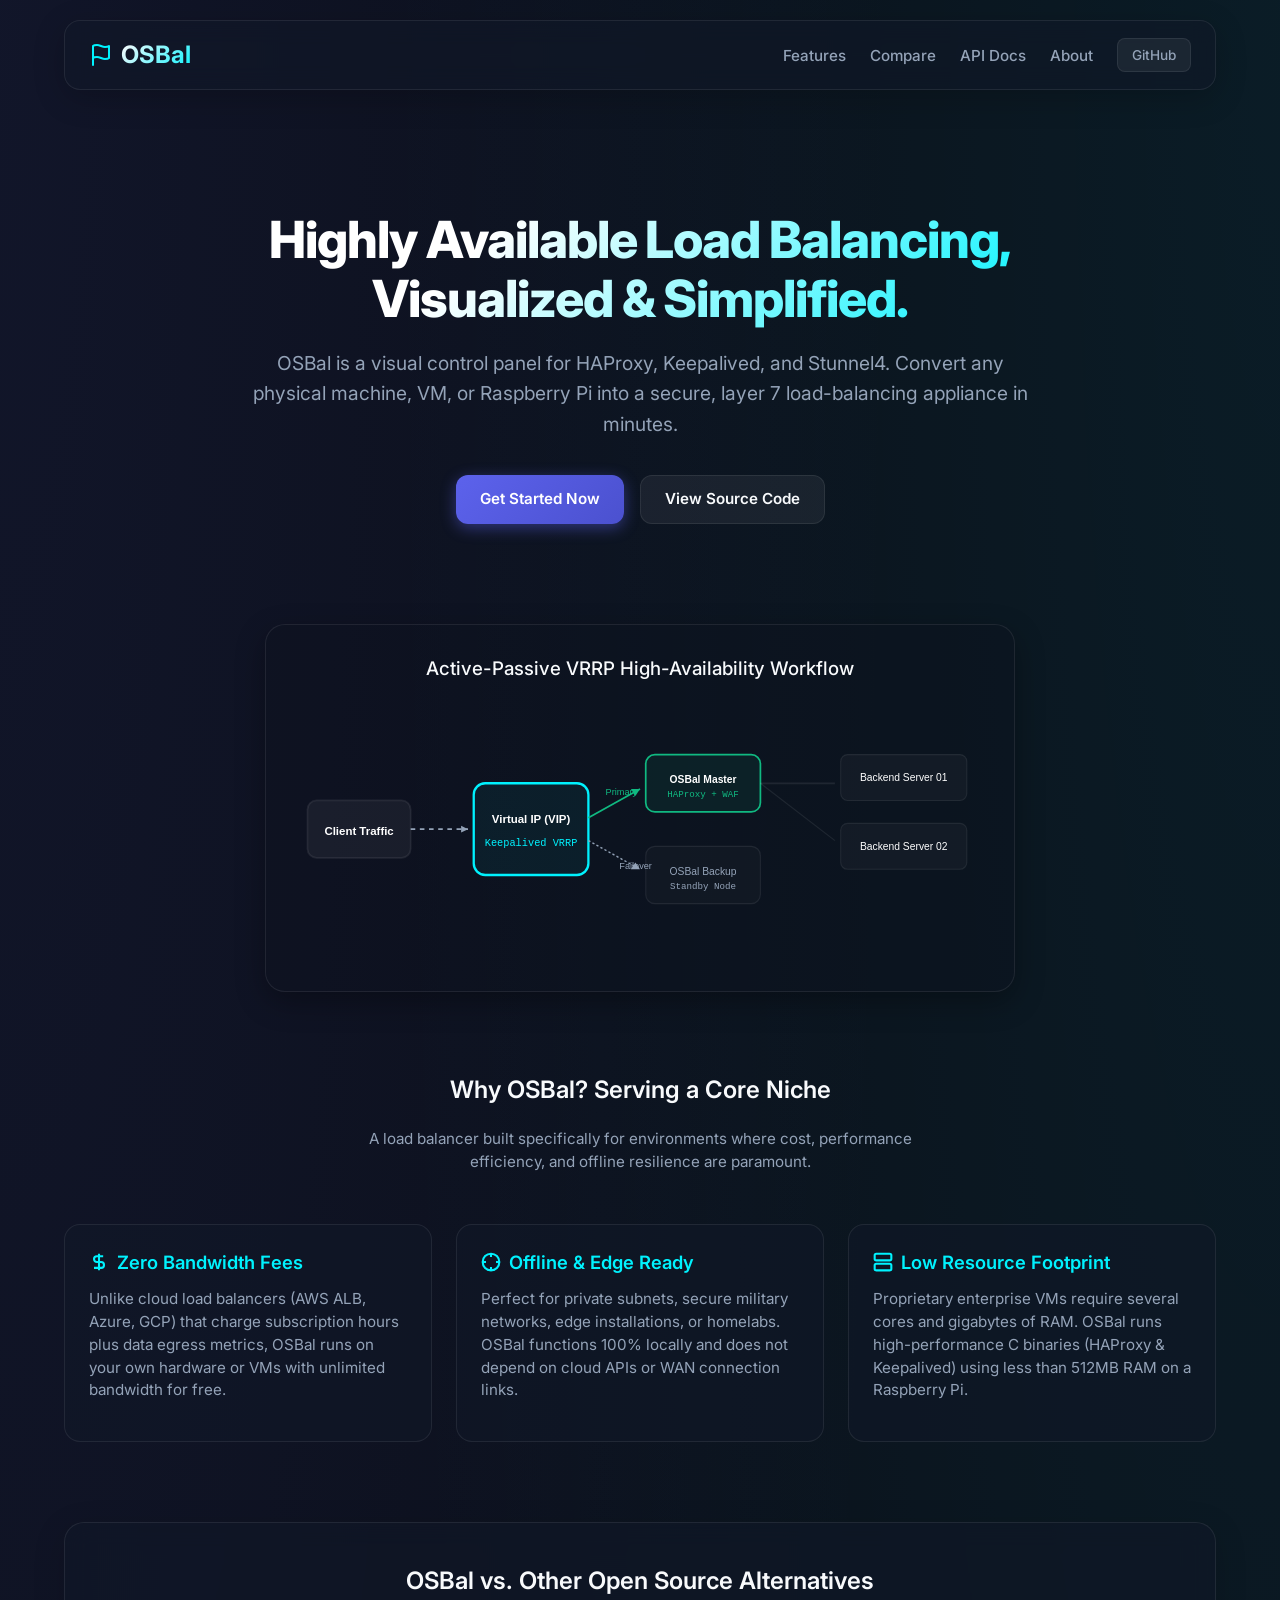
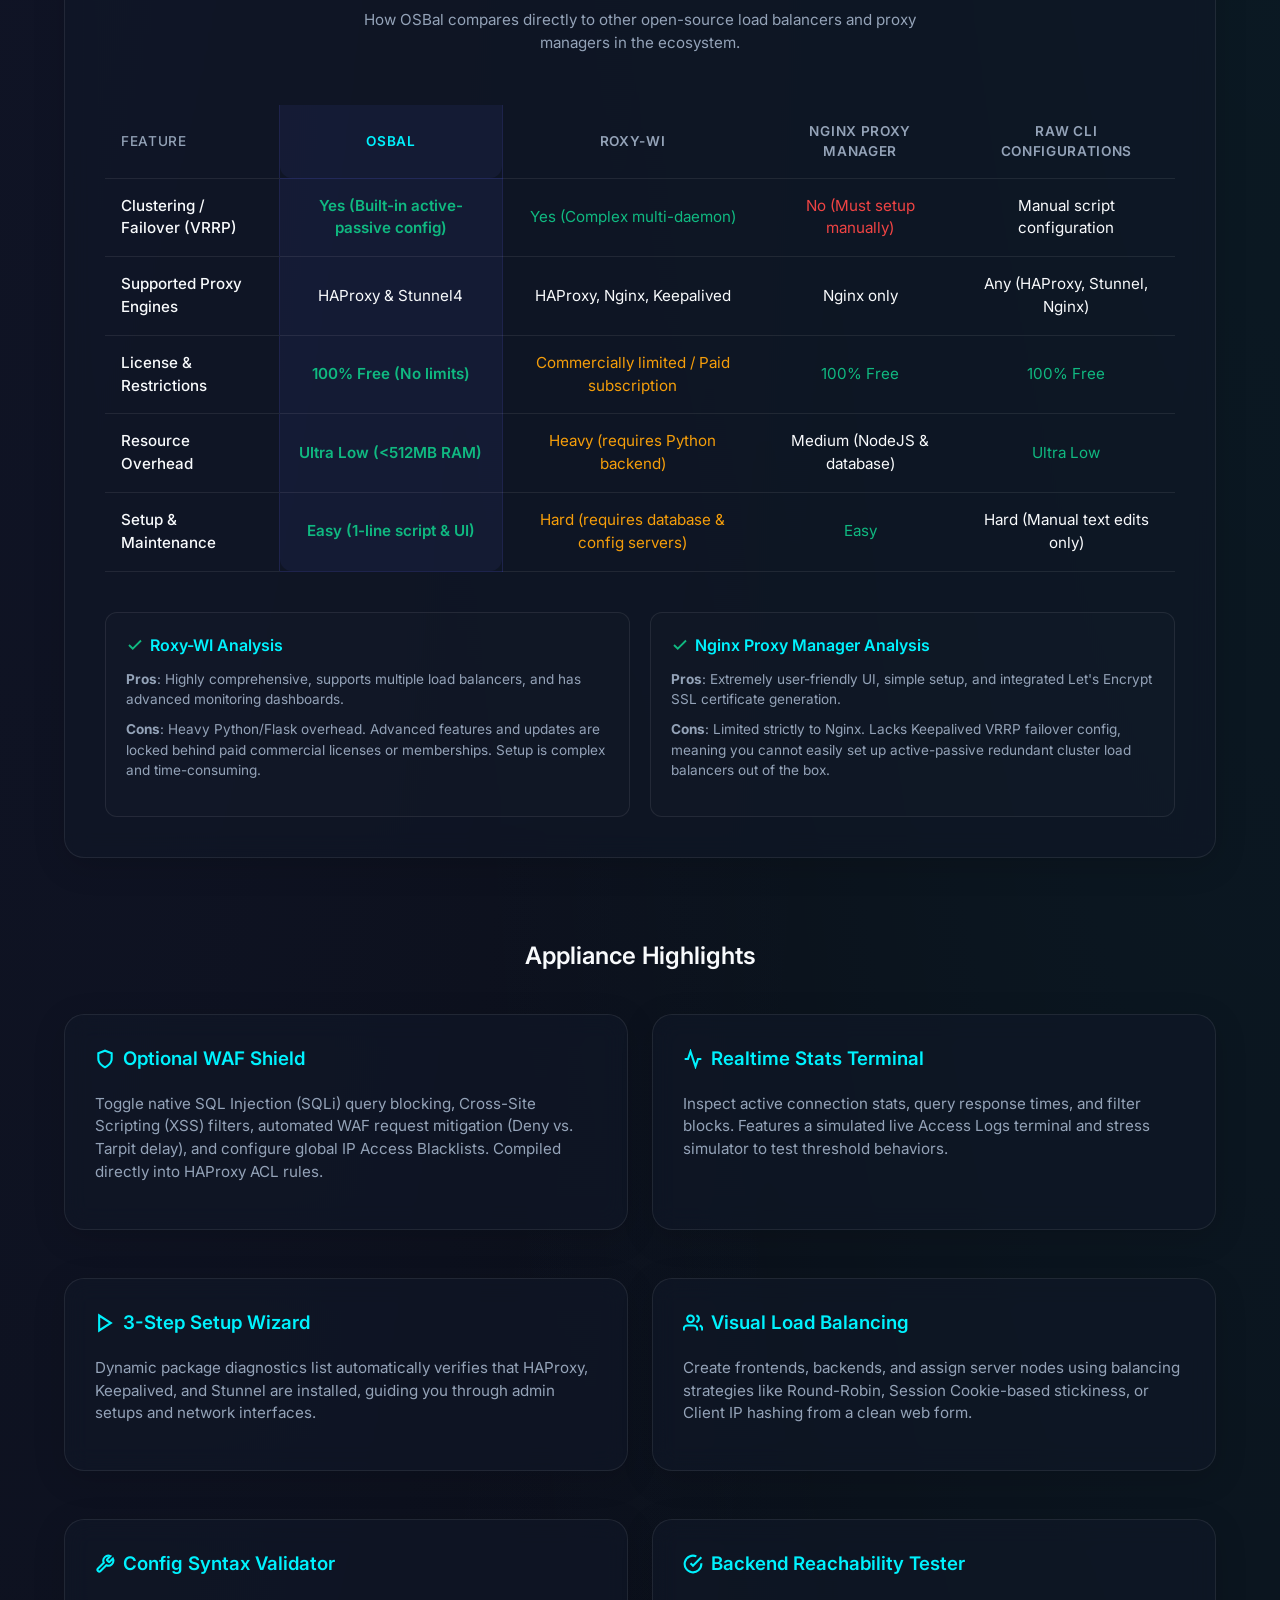
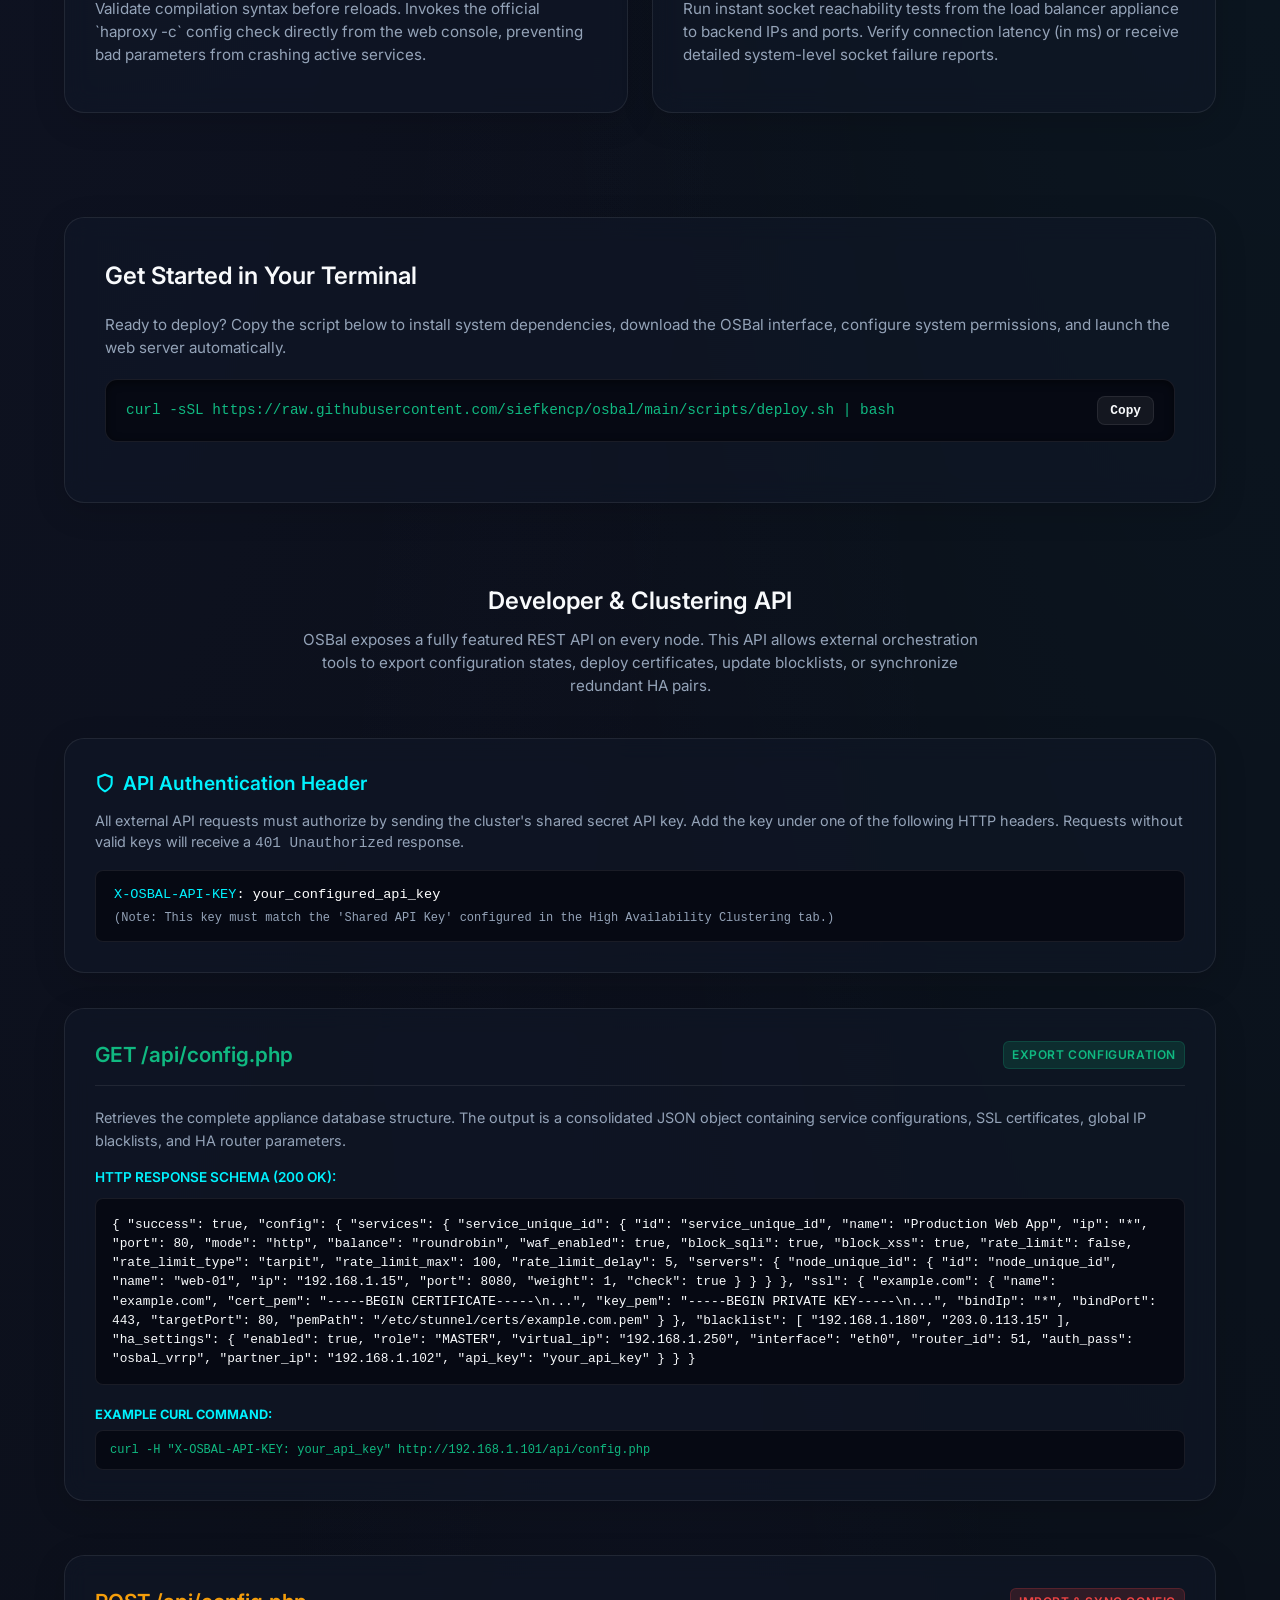
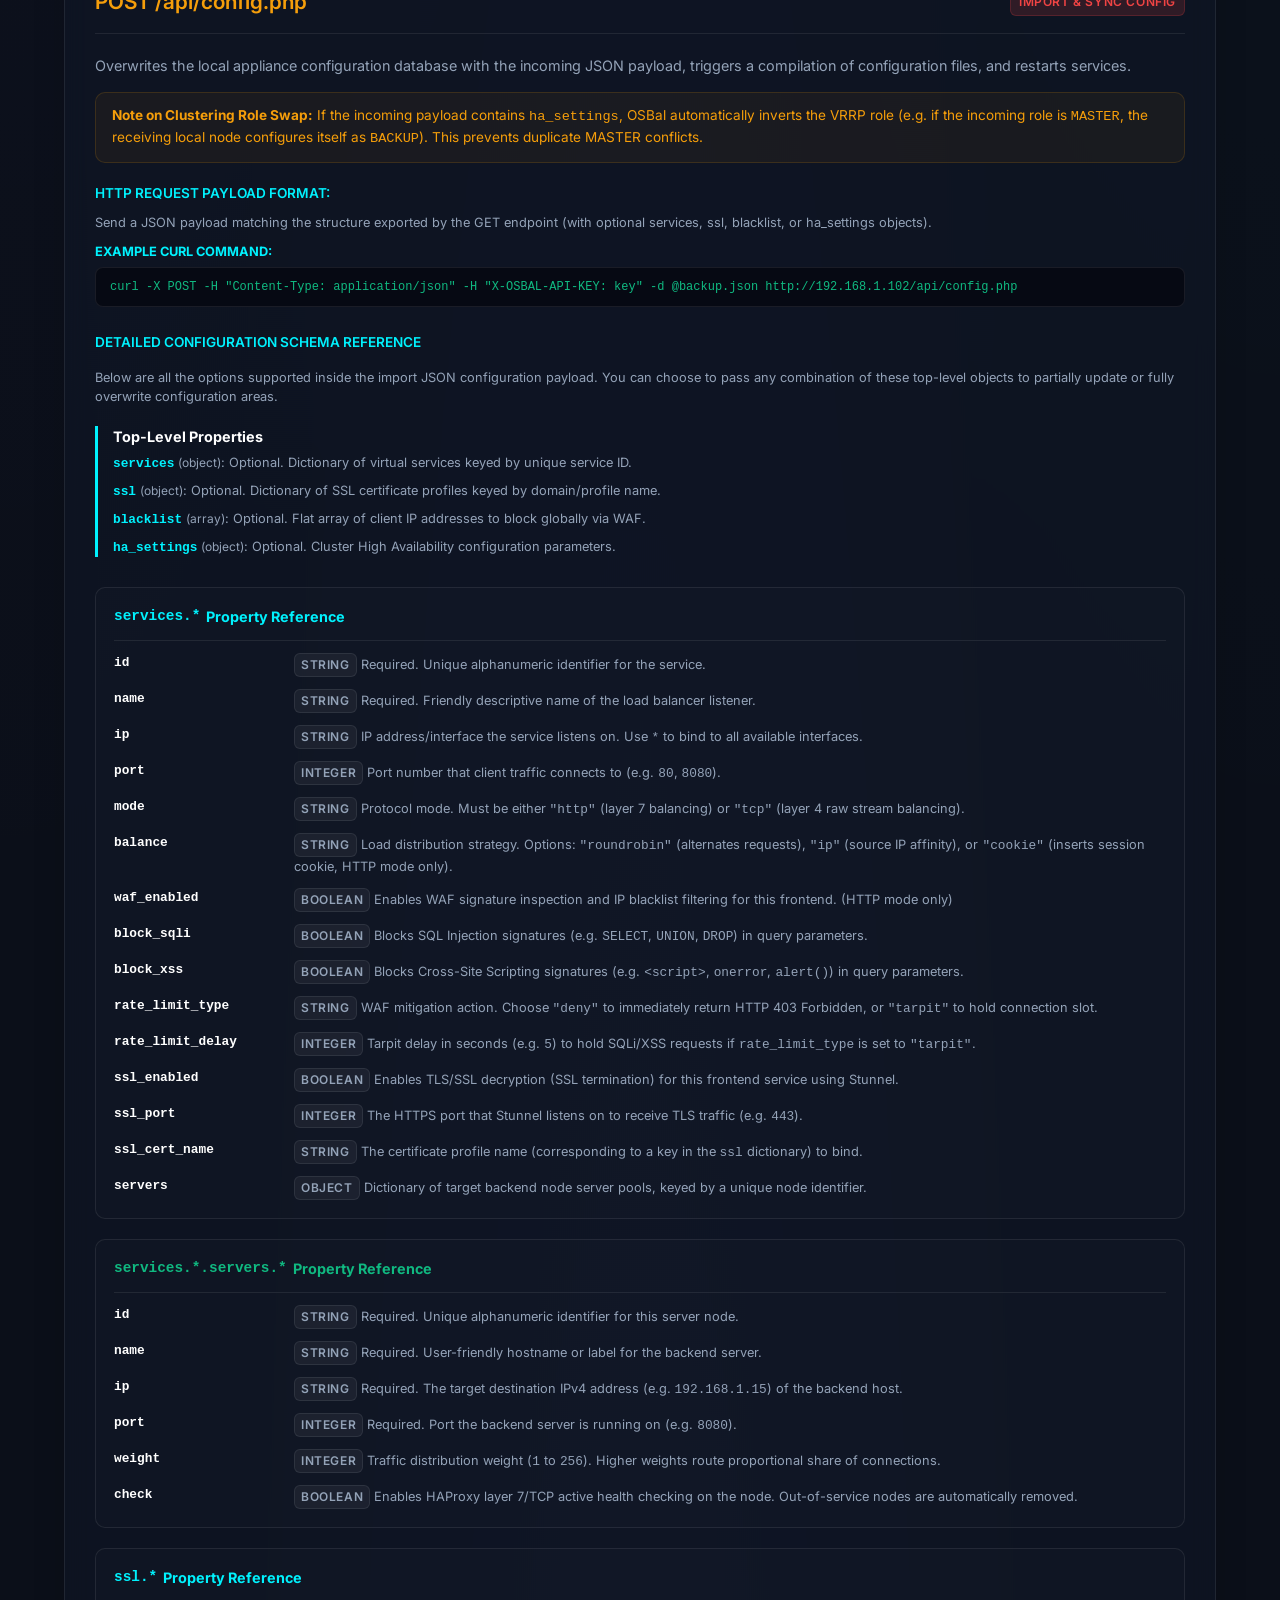
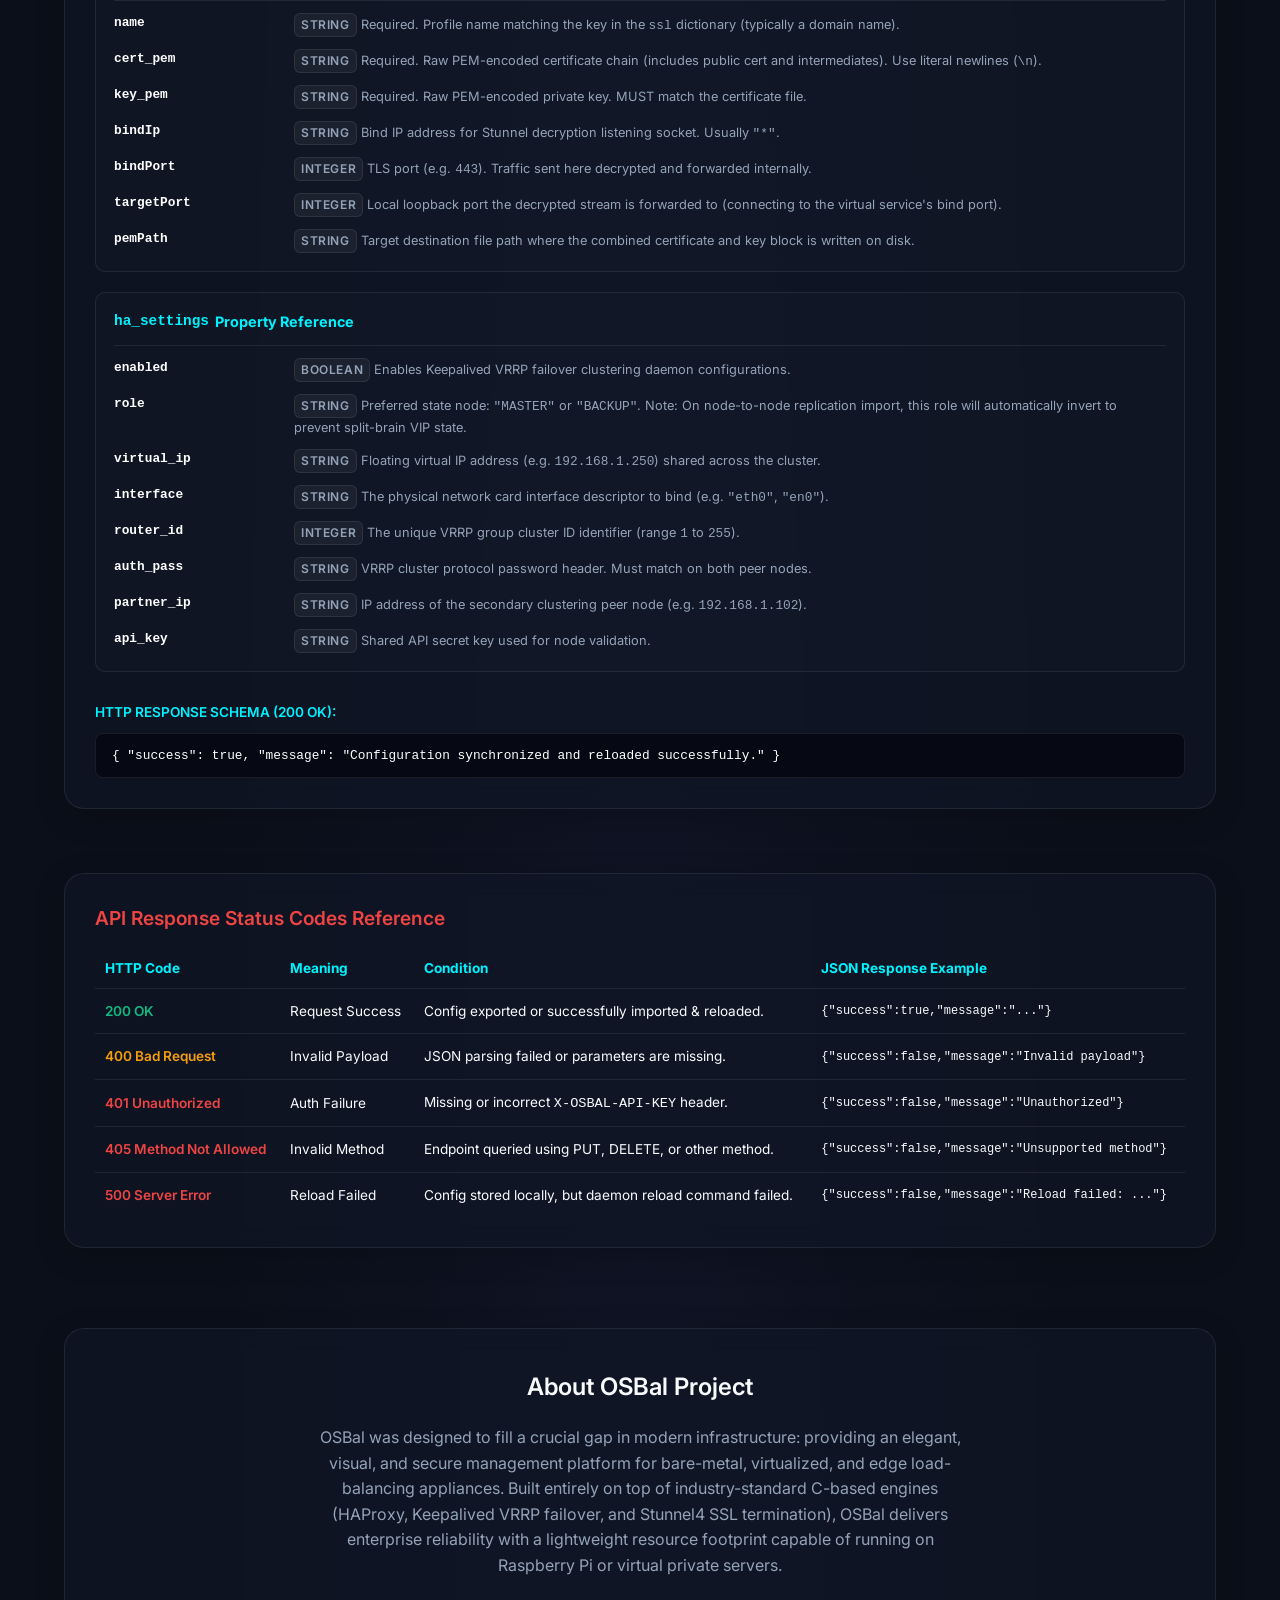
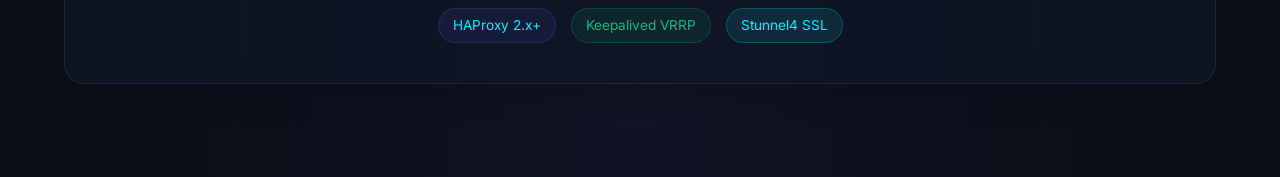
==== commit 143e1a19: "minor updates" ====
--- a/docs/index.html
+++ b/docs/index.html
@@ -1035,6 +1035,272 @@
                         curl -X POST -H "Content-Type: application/json" -H "X-OSBAL-API-KEY: key" -d @backup.json http://192.168.1.102/api/config.php
                     </div>
 
+                    <h4 style="font-size: 0.85rem; text-transform: uppercase; color: var(--accent); margin-top: 25px; margin-bottom:15px;">Detailed Configuration Schema Reference</h4>
+                    <p style="font-size: 0.8rem; color: var(--text-muted); margin-bottom:20px;">
+                        Below are all the options supported inside the import JSON configuration payload. You can choose to pass any combination of these top-level objects to partially update or fully overwrite configuration areas.
+                    </p>
+
+                    <div class="api-schema-details" style="display:flex; flex-direction:column; gap:20px; margin-bottom:30px;">
+                        <!-- Top-Level keys -->
+                        <div style="border-left: 3px solid var(--accent); padding-left: 15px; margin-bottom: 10px;">
+                            <h5 style="margin: 0 0 5px 0; font-size: 0.9rem; color:#fff;">Top-Level Properties</h5>
+                            <ul style="list-style: none; font-size: 0.8rem; color: var(--text-muted); display:flex; flex-direction:column; gap:8px; padding-left:0;">
+                                <li><code style="color:var(--accent); font-weight:600;">services</code> <span style="font-size:0.75rem; color:var(--text-muted);">(object)</span>: Optional. Dictionary of virtual services keyed by unique service ID.</li>
+                                <li><code style="color:var(--accent); font-weight:600;">ssl</code> <span style="font-size:0.75rem; color:var(--text-muted);">(object)</span>: Optional. Dictionary of SSL certificate profiles keyed by domain/profile name.</li>
+                                <li><code style="color:var(--accent); font-weight:600;">blacklist</code> <span style="font-size:0.75rem; color:var(--text-muted);">(array)</span>: Optional. Flat array of client IP addresses to block globally via WAF.</li>
+                                <li><code style="color:var(--accent); font-weight:600;">ha_settings</code> <span style="font-size:0.75rem; color:var(--text-muted);">(object)</span>: Optional. Cluster High Availability configuration parameters.</li>
+                            </ul>
+                        </div>
+
+                        <!-- services Schema -->
+                        <div style="background: rgba(255, 255, 255, 0.01); border: 1px solid var(--border-color); border-radius: 10px; padding: 18px;">
+                            <h5 style="margin-top:0; margin-bottom:12px; font-size:0.9rem; color:var(--accent); display:flex; align-items:center; gap:6px;">
+                                <span style="font-family:monospace;">services.*</span> Property Reference
+                            </h5>
+                            <div style="display:grid; grid-template-columns: 160px 1fr; gap:12px 20px; font-size:0.8rem; border-top:1px solid var(--border-color); padding-top:12px;">
+                                <div style="font-family:monospace; color:#fff; font-weight:600;">id</div>
+                                <div>
+                                    <span class="badge" style="background:rgba(255,255,255,0.05); color:var(--text-muted); border:1px solid var(--border-color); padding: 2px 6px;">string</span>
+                                    <span style="color:var(--text-muted);">Required. Unique alphanumeric identifier for the service.</span>
+                                </div>
+                                
+                                <div style="font-family:monospace; color:#fff; font-weight:600;">name</div>
+                                <div>
+                                    <span class="badge" style="background:rgba(255,255,255,0.05); color:var(--text-muted); border:1px solid var(--border-color); padding: 2px 6px;">string</span>
+                                    <span style="color:var(--text-muted);">Required. Friendly descriptive name of the load balancer listener.</span>
+                                </div>
+
+                                <div style="font-family:monospace; color:#fff; font-weight:600;">ip</div>
+                                <div>
+                                    <span class="badge" style="background:rgba(255,255,255,0.05); color:var(--text-muted); border:1px solid var(--border-color); padding: 2px 6px;">string</span>
+                                    <span style="color:var(--text-muted);">IP address/interface the service listens on. Use <code>*</code> to bind to all available interfaces.</span>
+                                </div>
+
+                                <div style="font-family:monospace; color:#fff; font-weight:600;">port</div>
+                                <div>
+                                    <span class="badge" style="background:rgba(255,255,255,0.05); color:var(--text-muted); border:1px solid var(--border-color); padding: 2px 6px;">integer</span>
+                                    <span style="color:var(--text-muted);">Port number that client traffic connects to (e.g. <code>80</code>, <code>8080</code>).</span>
+                                </div>
+
+                                <div style="font-family:monospace; color:#fff; font-weight:600;">mode</div>
+                                <div>
+                                    <span class="badge" style="background:rgba(255,255,255,0.05); color:var(--text-muted); border:1px solid var(--border-color); padding: 2px 6px;">string</span>
+                                    <span style="color:var(--text-muted);">Protocol mode. Must be either <code>"http"</code> (layer 7 balancing) or <code>"tcp"</code> (layer 4 raw stream balancing).</span>
+                                </div>
+
+                                <div style="font-family:monospace; color:#fff; font-weight:600;">balance</div>
+                                <div>
+                                    <span class="badge" style="background:rgba(255,255,255,0.05); color:var(--text-muted); border:1px solid var(--border-color); padding: 2px 6px;">string</span>
+                                    <span style="color:var(--text-muted);">Load distribution strategy. Options: <code>"roundrobin"</code> (alternates requests), <code>"ip"</code> (source IP affinity), or <code>"cookie"</code> (inserts session cookie, HTTP mode only).</span>
+                                </div>
+
+                                <div style="font-family:monospace; color:#fff; font-weight:600;">waf_enabled</div>
+                                <div>
+                                    <span class="badge" style="background:rgba(255,255,255,0.05); color:var(--text-muted); border:1px solid var(--border-color); padding: 2px 6px;">boolean</span>
+                                    <span style="color:var(--text-muted);">Enables WAF signature inspection and IP blacklist filtering for this frontend. (HTTP mode only)</span>
+                                </div>
+
+                                <div style="font-family:monospace; color:#fff; font-weight:600;">block_sqli</div>
+                                <div>
+                                    <span class="badge" style="background:rgba(255,255,255,0.05); color:var(--text-muted); border:1px solid var(--border-color); padding: 2px 6px;">boolean</span>
+                                    <span style="color:var(--text-muted);">Blocks SQL Injection signatures (e.g. <code>SELECT</code>, <code>UNION</code>, <code>DROP</code>) in query parameters.</span>
+                                </div>
+
+                                <div style="font-family:monospace; color:#fff; font-weight:600;">block_xss</div>
+                                <div>
+                                    <span class="badge" style="background:rgba(255,255,255,0.05); color:var(--text-muted); border:1px solid var(--border-color); padding: 2px 6px;">boolean</span>
+                                    <span style="color:var(--text-muted);">Blocks Cross-Site Scripting signatures (e.g. <code>&lt;script&gt;</code>, <code>onerror</code>, <code>alert()</code>) in query parameters.</span>
+                                </div>
+
+                                <div style="font-family:monospace; color:#fff; font-weight:600;">rate_limit_type</div>
+                                <div>
+                                    <span class="badge" style="background:rgba(255,255,255,0.05); color:var(--text-muted); border:1px solid var(--border-color); padding: 2px 6px;">string</span>
+                                    <span style="color:var(--text-muted);">WAF mitigation action. Choose <code>"deny"</code> to immediately return HTTP 403 Forbidden, or <code>"tarpit"</code> to hold connection slot.</span>
+                                </div>
+
+                                <div style="font-family:monospace; color:#fff; font-weight:600;">rate_limit_delay</div>
+                                <div>
+                                    <span class="badge" style="background:rgba(255,255,255,0.05); color:var(--text-muted); border:1px solid var(--border-color); padding: 2px 6px;">integer</span>
+                                    <span style="color:var(--text-muted);">Tarpit delay in seconds (e.g. <code>5</code>) to hold SQLi/XSS requests if <code>rate_limit_type</code> is set to <code>"tarpit"</code>.</span>
+                                </div>
+
+                                <div style="font-family:monospace; color:#fff; font-weight:600;">ssl_enabled</div>
+                                <div>
+                                    <span class="badge" style="background:rgba(255,255,255,0.05); color:var(--text-muted); border:1px solid var(--border-color); padding: 2px 6px;">boolean</span>
+                                    <span style="color:var(--text-muted);">Enables TLS/SSL decryption (SSL termination) for this frontend service using Stunnel.</span>
+                                </div>
+
+                                <div style="font-family:monospace; color:#fff; font-weight:600;">ssl_port</div>
+                                <div>
+                                    <span class="badge" style="background:rgba(255,255,255,0.05); color:var(--text-muted); border:1px solid var(--border-color); padding: 2px 6px;">integer</span>
+                                    <span style="color:var(--text-muted);">The HTTPS port that Stunnel listens on to receive TLS traffic (e.g. <code>443</code>).</span>
+                                </div>
+
+                                <div style="font-family:monospace; color:#fff; font-weight:600;">ssl_cert_name</div>
+                                <div>
+                                    <span class="badge" style="background:rgba(255,255,255,0.05); color:var(--text-muted); border:1px solid var(--border-color); padding: 2px 6px;">string</span>
+                                    <span style="color:var(--text-muted);">The certificate profile name (corresponding to a key in the <code>ssl</code> dictionary) to bind.</span>
+                                </div>
+
+                                <div style="font-family:monospace; color:#fff; font-weight:600;">servers</div>
+                                <div>
+                                    <span class="badge" style="background:rgba(255,255,255,0.05); color:var(--text-muted); border:1px solid var(--border-color); padding: 2px 6px;">object</span>
+                                    <span style="color:var(--text-muted);">Dictionary of target backend node server pools, keyed by a unique node identifier.</span>
+                                </div>
+                            </div>
+                        </div>
+
+                        <!-- servers Sub-Schema -->
+                        <div style="background: rgba(255, 255, 255, 0.01); border: 1px solid var(--border-color); border-radius: 10px; padding: 18px;">
+                            <h5 style="margin-top:0; margin-bottom:12px; font-size:0.9rem; color:var(--success); display:flex; align-items:center; gap:6px;">
+                                <span style="font-family:monospace;">services.*.servers.*</span> Property Reference
+                            </h5>
+                            <div style="display:grid; grid-template-columns: 160px 1fr; gap:12px 20px; font-size:0.8rem; border-top:1px solid var(--border-color); padding-top:12px;">
+                                <div style="font-family:monospace; color:#fff; font-weight:600;">id</div>
+                                <div>
+                                    <span class="badge" style="background:rgba(255,255,255,0.05); color:var(--text-muted); border:1px solid var(--border-color); padding: 2px 6px;">string</span>
+                                    <span style="color:var(--text-muted);">Required. Unique alphanumeric identifier for this server node.</span>
+                                </div>
+                                
+                                <div style="font-family:monospace; color:#fff; font-weight:600;">name</div>
+                                <div>
+                                    <span class="badge" style="background:rgba(255,255,255,0.05); color:var(--text-muted); border:1px solid var(--border-color); padding: 2px 6px;">string</span>
+                                    <span style="color:var(--text-muted);">Required. User-friendly hostname or label for the backend server.</span>
+                                </div>
+
+                                <div style="font-family:monospace; color:#fff; font-weight:600;">ip</div>
+                                <div>
+                                    <span class="badge" style="background:rgba(255,255,255,0.05); color:var(--text-muted); border:1px solid var(--border-color); padding: 2px 6px;">string</span>
+                                    <span style="color:var(--text-muted);">Required. The target destination IPv4 address (e.g. <code>192.168.1.15</code>) of the backend host.</span>
+                                </div>
+
+                                <div style="font-family:monospace; color:#fff; font-weight:600;">port</div>
+                                <div>
+                                    <span class="badge" style="background:rgba(255,255,255,0.05); color:var(--text-muted); border:1px solid var(--border-color); padding: 2px 6px;">integer</span>
+                                    <span style="color:var(--text-muted);">Required. Port the backend server is running on (e.g. <code>8080</code>).</span>
+                                </div>
+
+                                <div style="font-family:monospace; color:#fff; font-weight:600;">weight</div>
+                                <div>
+                                    <span class="badge" style="background:rgba(255,255,255,0.05); color:var(--text-muted); border:1px solid var(--border-color); padding: 2px 6px;">integer</span>
+                                    <span style="color:var(--text-muted);">Traffic distribution weight (<code>1</code> to <code>256</code>). Higher weights route proportional share of connections.</span>
+                                </div>
+
+                                <div style="font-family:monospace; color:#fff; font-weight:600;">check</div>
+                                <div>
+                                    <span class="badge" style="background:rgba(255,255,255,0.05); color:var(--text-muted); border:1px solid var(--border-color); padding: 2px 6px;">boolean</span>
+                                    <span style="color:var(--text-muted);">Enables HAProxy layer 7/TCP active health checking on the node. Out-of-service nodes are automatically removed.</span>
+                                </div>
+                            </div>
+                        </div>
+
+                        <!-- ssl Schema -->
+                        <div style="background: rgba(255, 255, 255, 0.01); border: 1px solid var(--border-color); border-radius: 10px; padding: 18px;">
+                            <h5 style="margin-top:0; margin-bottom:12px; font-size:0.9rem; color:var(--accent); display:flex; align-items:center; gap:6px;">
+                                <span style="font-family:monospace;">ssl.*</span> Property Reference
+                            </h5>
+                            <div style="display:grid; grid-template-columns: 160px 1fr; gap:12px 20px; font-size:0.8rem; border-top:1px solid var(--border-color); padding-top:12px;">
+                                <div style="font-family:monospace; color:#fff; font-weight:600;">name</div>
+                                <div>
+                                    <span class="badge" style="background:rgba(255,255,255,0.05); color:var(--text-muted); border:1px solid var(--border-color); padding: 2px 6px;">string</span>
+                                    <span style="color:var(--text-muted);">Required. Profile name matching the key in the <code>ssl</code> dictionary (typically a domain name).</span>
+                                </div>
+                                
+                                <div style="font-family:monospace; color:#fff; font-weight:600;">cert_pem</div>
+                                <div>
+                                    <span class="badge" style="background:rgba(255,255,255,0.05); color:var(--text-muted); border:1px solid var(--border-color); padding: 2px 6px;">string</span>
+                                    <span style="color:var(--text-muted);">Required. Raw PEM-encoded certificate chain (includes public cert and intermediates). Use literal newlines (<code>\n</code>).</span>
+                                </div>
+
+                                <div style="font-family:monospace; color:#fff; font-weight:600;">key_pem</div>
+                                <div>
+                                    <span class="badge" style="background:rgba(255,255,255,0.05); color:var(--text-muted); border:1px solid var(--border-color); padding: 2px 6px;">string</span>
+                                    <span style="color:var(--text-muted);">Required. Raw PEM-encoded private key. MUST match the certificate file.</span>
+                                </div>
+
+                                <div style="font-family:monospace; color:#fff; font-weight:600;">bindIp</div>
+                                <div>
+                                    <span class="badge" style="background:rgba(255,255,255,0.05); color:var(--text-muted); border:1px solid var(--border-color); padding: 2px 6px;">string</span>
+                                    <span style="color:var(--text-muted);">Bind IP address for Stunnel decryption listening socket. Usually <code>"*"</code>.</span>
+                                </div>
+
+                                <div style="font-family:monospace; color:#fff; font-weight:600;">bindPort</div>
+                                <div>
+                                    <span class="badge" style="background:rgba(255,255,255,0.05); color:var(--text-muted); border:1px solid var(--border-color); padding: 2px 6px;">integer</span>
+                                    <span style="color:var(--text-muted);">TLS port (e.g. <code>443</code>). Traffic sent here decrypted and forwarded internally.</span>
+                                </div>
+
+                                <div style="font-family:monospace; color:#fff; font-weight:600;">targetPort</div>
+                                <div>
+                                    <span class="badge" style="background:rgba(255,255,255,0.05); color:var(--text-muted); border:1px solid var(--border-color); padding: 2px 6px;">integer</span>
+                                    <span style="color:var(--text-muted);">Local loopback port the decrypted stream is forwarded to (connecting to the virtual service's bind port).</span>
+                                </div>
+
+                                <div style="font-family:monospace; color:#fff; font-weight:600;">pemPath</div>
+                                <div>
+                                    <span class="badge" style="background:rgba(255,255,255,0.05); color:var(--text-muted); border:1px solid var(--border-color); padding: 2px 6px;">string</span>
+                                    <span style="color:var(--text-muted);">Target destination file path where the combined certificate and key block is written on disk.</span>
+                                </div>
+                            </div>
+                        </div>
+
+                        <!-- ha_settings Schema -->
+                        <div style="background: rgba(255, 255, 255, 0.01); border: 1px solid var(--border-color); border-radius: 10px; padding: 18px;">
+                            <h5 style="margin-top:0; margin-bottom:12px; font-size:0.9rem; color:var(--accent); display:flex; align-items:center; gap:6px;">
+                                <span style="font-family:monospace;">ha_settings</span> Property Reference
+                            </h5>
+                            <div style="display:grid; grid-template-columns: 160px 1fr; gap:12px 20px; font-size:0.8rem; border-top:1px solid var(--border-color); padding-top:12px;">
+                                <div style="font-family:monospace; color:#fff; font-weight:600;">enabled</div>
+                                <div>
+                                    <span class="badge" style="background:rgba(255,255,255,0.05); color:var(--text-muted); border:1px solid var(--border-color); padding: 2px 6px;">boolean</span>
+                                    <span style="color:var(--text-muted);">Enables Keepalived VRRP failover clustering daemon configurations.</span>
+                                </div>
+                                
+                                <div style="font-family:monospace; color:#fff; font-weight:600;">role</div>
+                                <div>
+                                    <span class="badge" style="background:rgba(255,255,255,0.05); color:var(--text-muted); border:1px solid var(--border-color); padding: 2px 6px;">string</span>
+                                    <span style="color:var(--text-muted);">Preferred state node: <code>"MASTER"</code> or <code>"BACKUP"</code>. Note: On node-to-node replication import, this role will automatically invert to prevent split-brain VIP state.</span>
+                                </div>
+
+                                <div style="font-family:monospace; color:#fff; font-weight:600;">virtual_ip</div>
+                                <div>
+                                    <span class="badge" style="background:rgba(255,255,255,0.05); color:var(--text-muted); border:1px solid var(--border-color); padding: 2px 6px;">string</span>
+                                    <span style="color:var(--text-muted);">Floating virtual IP address (e.g. <code>192.168.1.250</code>) shared across the cluster.</span>
+                                </div>
+
+                                <div style="font-family:monospace; color:#fff; font-weight:600;">interface</div>
+                                <div>
+                                    <span class="badge" style="background:rgba(255,255,255,0.05); color:var(--text-muted); border:1px solid var(--border-color); padding: 2px 6px;">string</span>
+                                    <span style="color:var(--text-muted);">The physical network card interface descriptor to bind (e.g. <code>"eth0"</code>, <code>"en0"</code>).</span>
+                                </div>
+
+                                <div style="font-family:monospace; color:#fff; font-weight:600;">router_id</div>
+                                <div>
+                                    <span class="badge" style="background:rgba(255,255,255,0.05); color:var(--text-muted); border:1px solid var(--border-color); padding: 2px 6px;">integer</span>
+                                    <span style="color:var(--text-muted);">The unique VRRP group cluster ID identifier (range <code>1</code> to <code>255</code>).</span>
+                                </div>
+
+                                <div style="font-family:monospace; color:#fff; font-weight:600;">auth_pass</div>
+                                <div>
+                                    <span class="badge" style="background:rgba(255,255,255,0.05); color:var(--text-muted); border:1px solid var(--border-color); padding: 2px 6px;">string</span>
+                                    <span style="color:var(--text-muted);">VRRP cluster protocol password header. Must match on both peer nodes.</span>
+                                </div>
+
+                                <div style="font-family:monospace; color:#fff; font-weight:600;">partner_ip</div>
+                                <div>
+                                    <span class="badge" style="background:rgba(255,255,255,0.05); color:var(--text-muted); border:1px solid var(--border-color); padding: 2px 6px;">string</span>
+                                    <span style="color:var(--text-muted);">IP address of the secondary clustering peer node (e.g. <code>192.168.1.102</code>).</span>
+                                </div>
+
+                                <div style="font-family:monospace; color:#fff; font-weight:600;">api_key</div>
+                                <div>
+                                    <span class="badge" style="background:rgba(255,255,255,0.05); color:var(--text-muted); border:1px solid var(--border-color); padding: 2px 6px;">string</span>
+                                    <span style="color:var(--text-muted);">Shared API secret key used for node validation.</span>
+                                </div>
+                            </div>
+                        </div>
+                    </div>
+
                     <h4 style="font-size: 0.85rem; text-transform: uppercase; color: var(--accent); margin-bottom:10px;">HTTP Response Schema (200 OK):</h4>
                     <div style="background: #060913; border: 1px solid var(--border-color); padding: 12px 16px; border-radius: 8px; font-family: monospace; font-size: 0.80rem; color: #fff; overflow-x: auto;">
 {
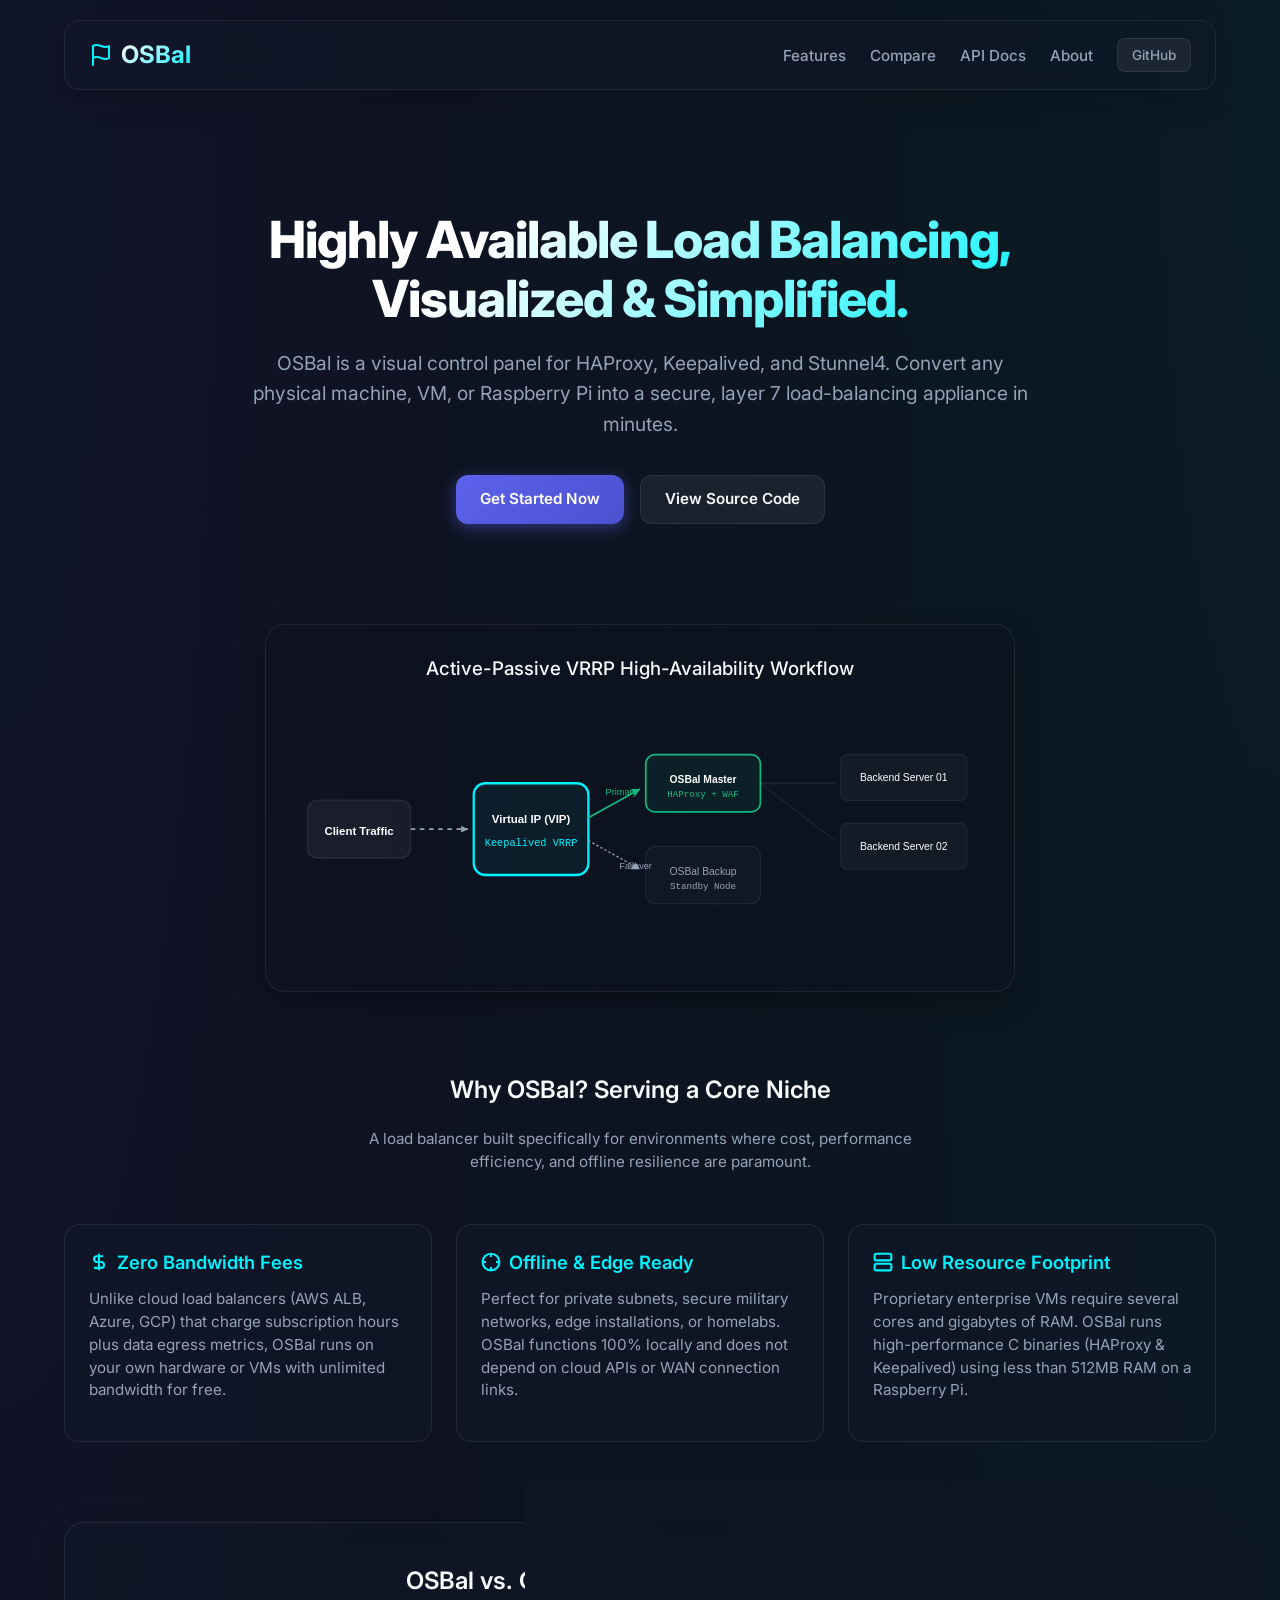
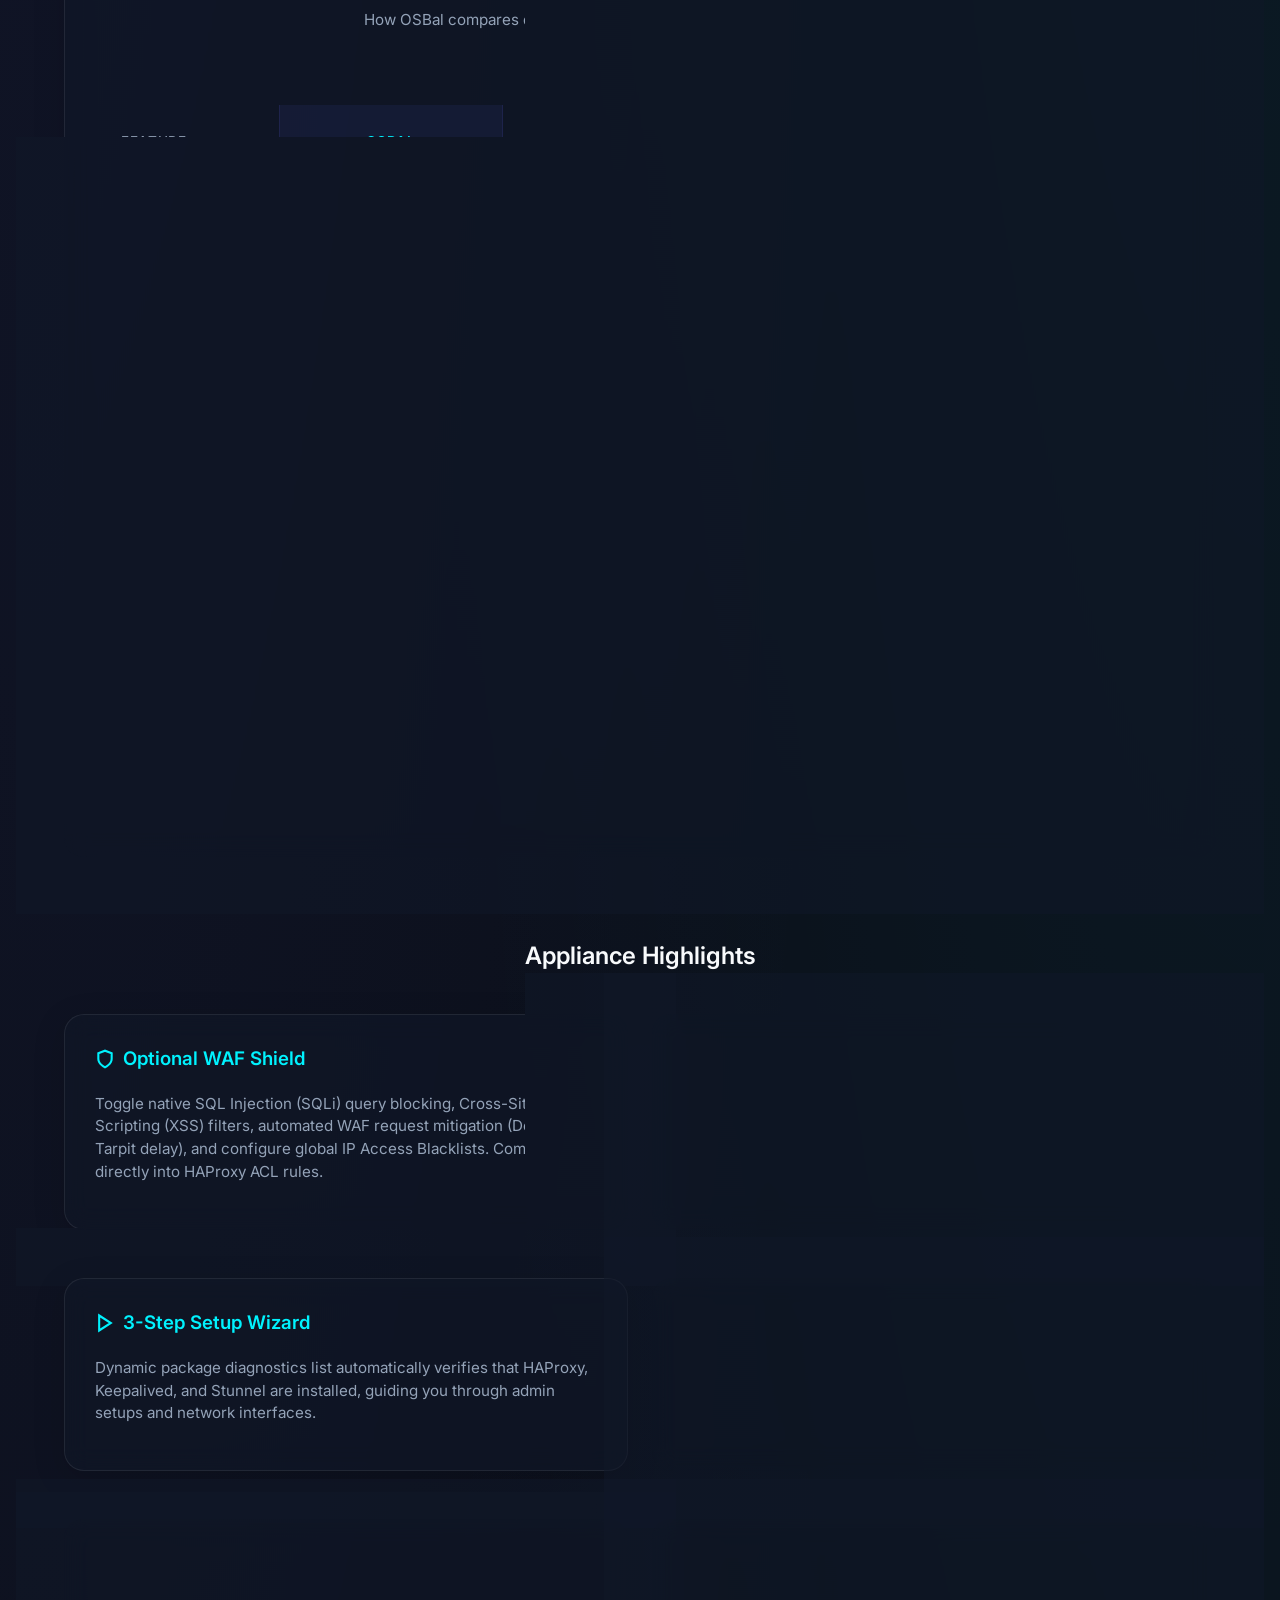
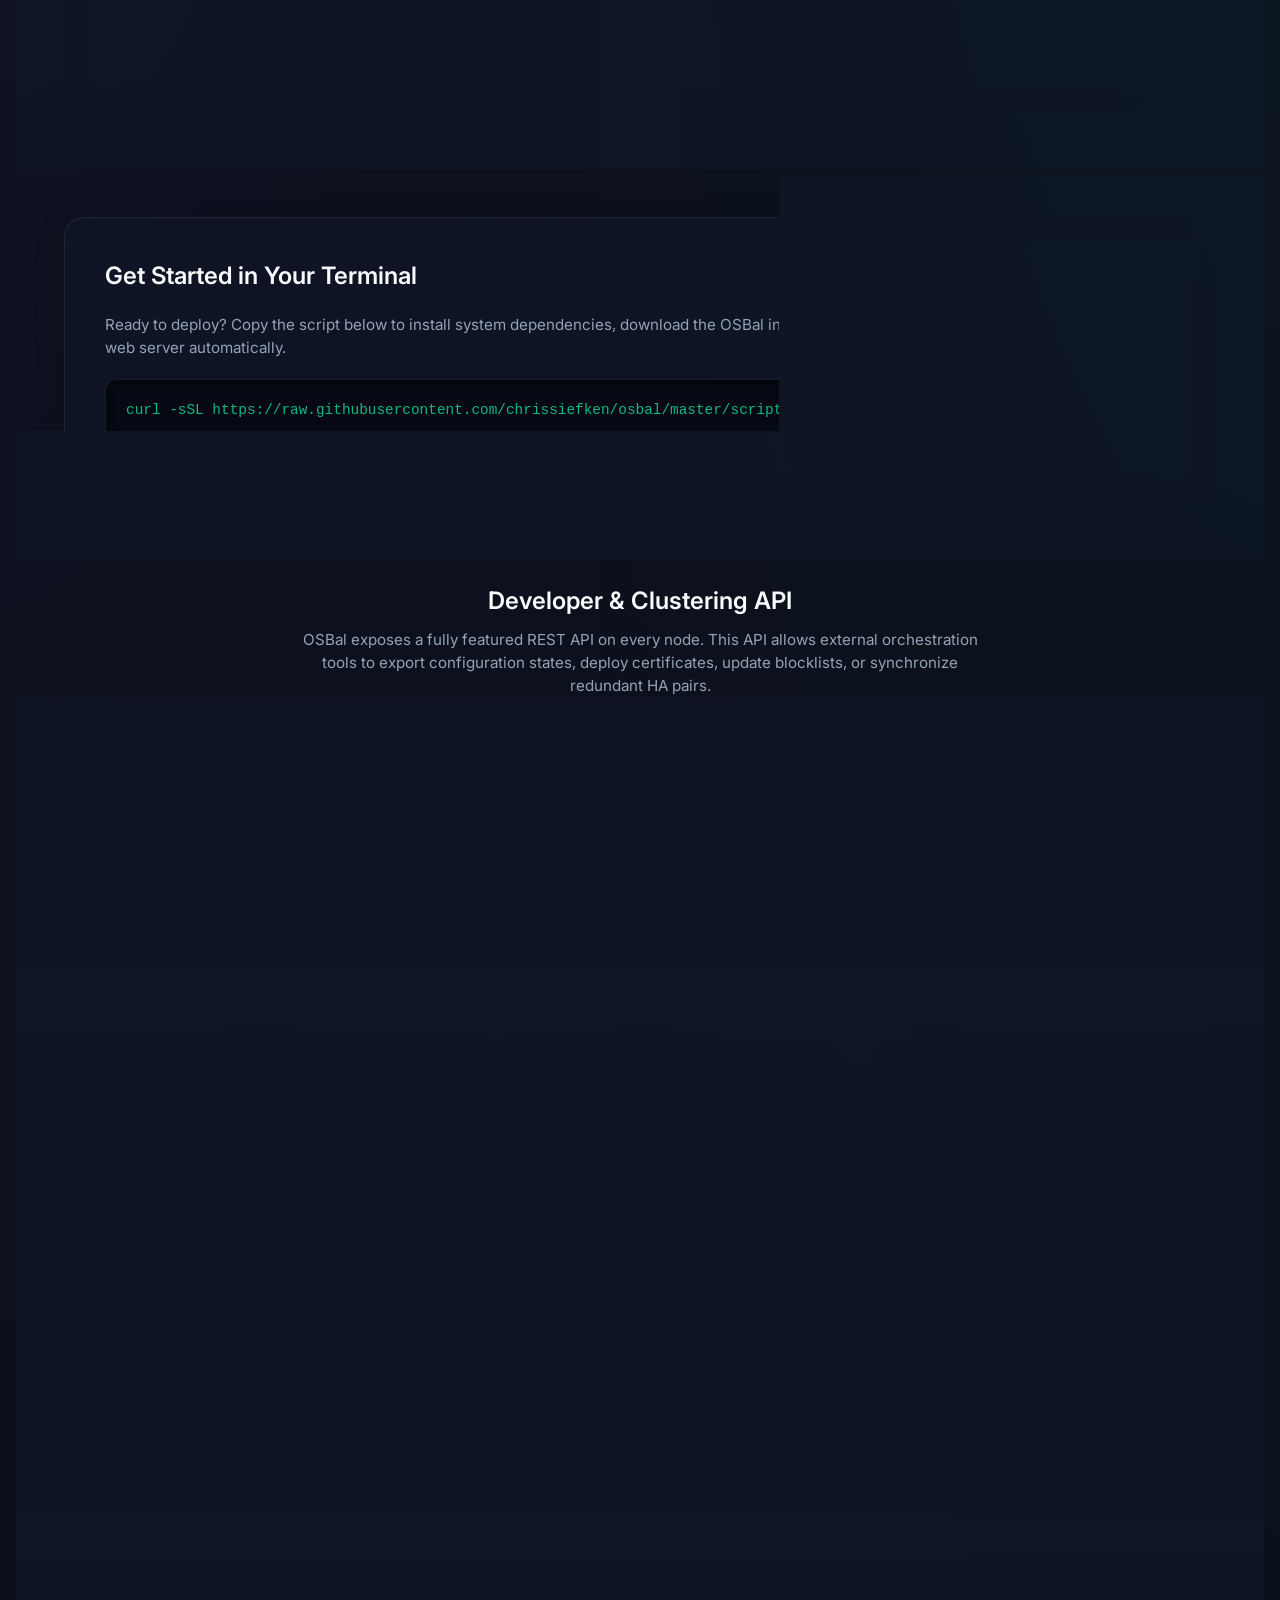
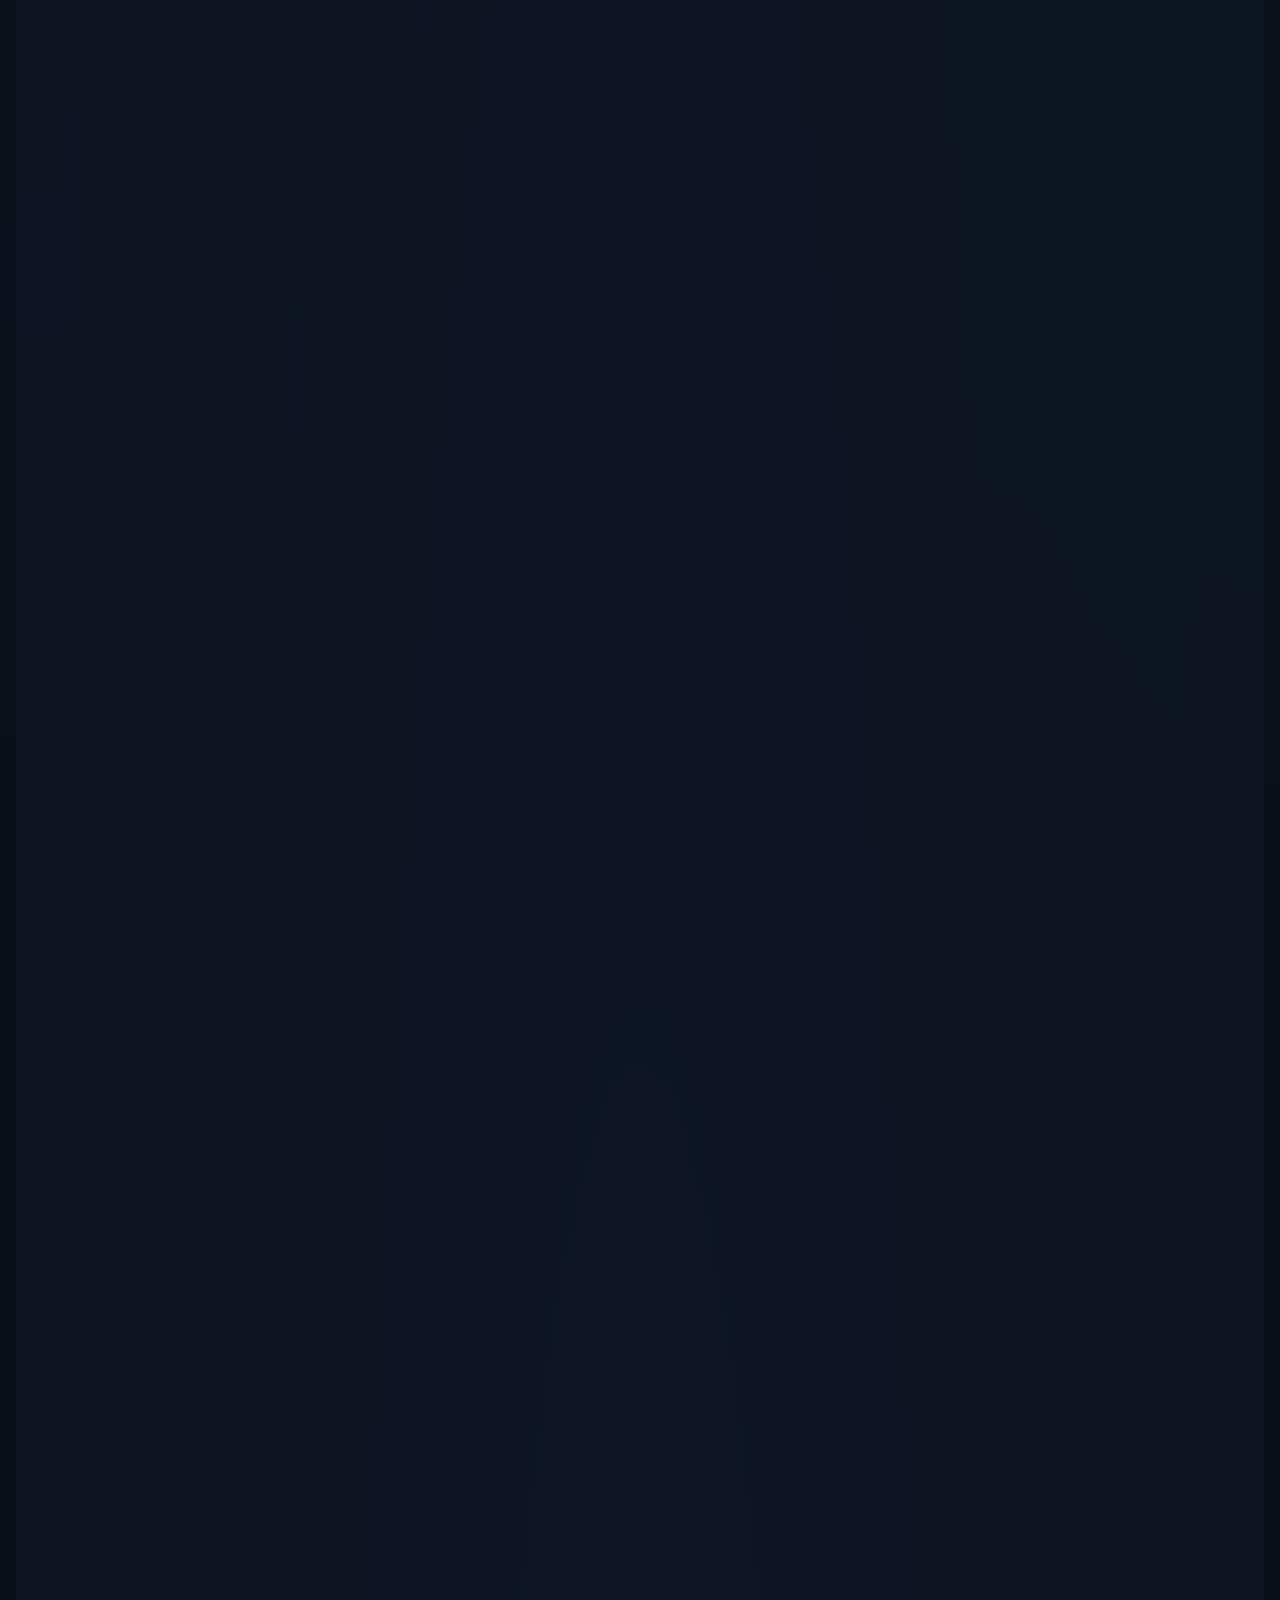
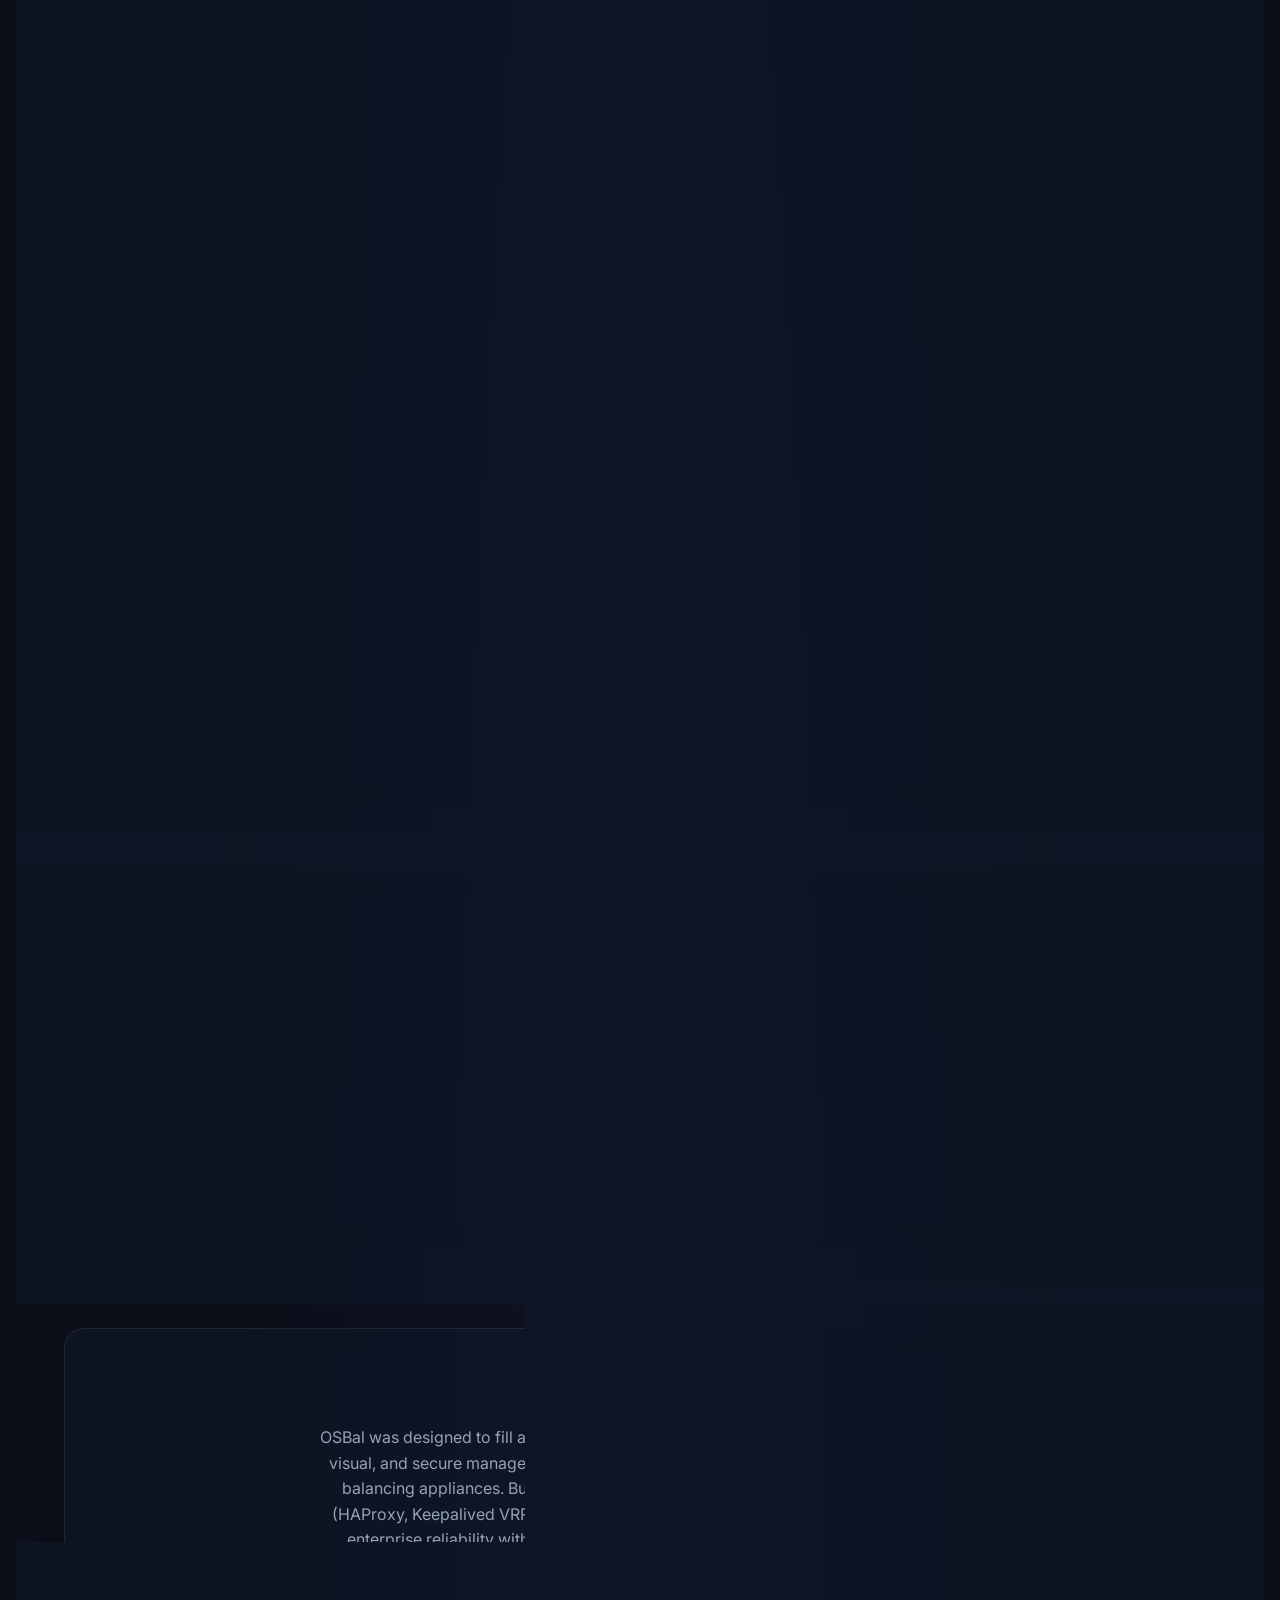
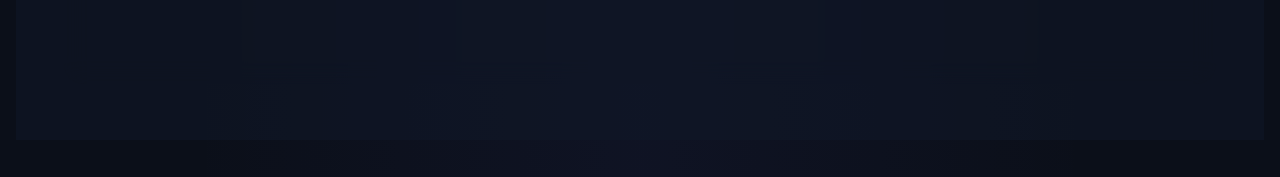
==== commit 178d32d6: "fixing updaters" ====
--- a/docs/index.html
+++ b/docs/index.html
@@ -671,7 +671,7 @@
                 <li><a href="#compare">Compare</a></li>
                 <li><a href="#api">API Docs</a></li>
                 <li><a href="#about">About</a></li>
-                <li><a href="https://github.com/siefkencp/osbal" target="_blank" class="btn btn-secondary" style="padding: 6px 14px; font-size: 0.85rem; border-radius: 8px;">GitHub</a></li>
+                <li><a href="https://github.com/chrissiefken/osbal" target="_blank" class="btn btn-secondary" style="padding: 6px 14px; font-size: 0.85rem; border-radius: 8px;">GitHub</a></li>
             </ul>
         </nav>
 
@@ -681,7 +681,7 @@
             <p>OSBal is a visual control panel for HAProxy, Keepalived, and Stunnel4. Convert any physical machine, VM, or Raspberry Pi into a secure, layer 7 load-balancing appliance in minutes.</p>
             <div class="hero-btns">
                 <a href="#install" class="btn btn-primary">Get Started Now</a>
-                <a href="https://github.com/siefkencp/osbal" target="_blank" class="btn btn-secondary">View Source Code</a>
+                <a href="https://github.com/chrissiefken/osbal" target="_blank" class="btn btn-secondary">View Source Code</a>
             </div>
         </header>
 
@@ -906,7 +906,7 @@
             <p>Ready to deploy? Copy the script below to install system dependencies, download the OSBal interface, configure system permissions, and launch the web server automatically.</p>
             
             <div class="code-box">
-                <span id="install-cmd">curl -sSL https://raw.githubusercontent.com/siefkencp/osbal/main/scripts/deploy.sh | bash</span>
+                <span id="install-cmd">curl -sSL https://raw.githubusercontent.com/chrissiefken/osbal/master/scripts/deploy.sh | bash</span>
                 <button class="btn btn-secondary" onclick="navigator.clipboard.writeText(document.getElementById('install-cmd').innerText); alert('Copied deployment script!');" style="padding: 6px 12px; font-size: 0.8rem; border-radius: 8px;">Copy</button>
             </div>
         </section>
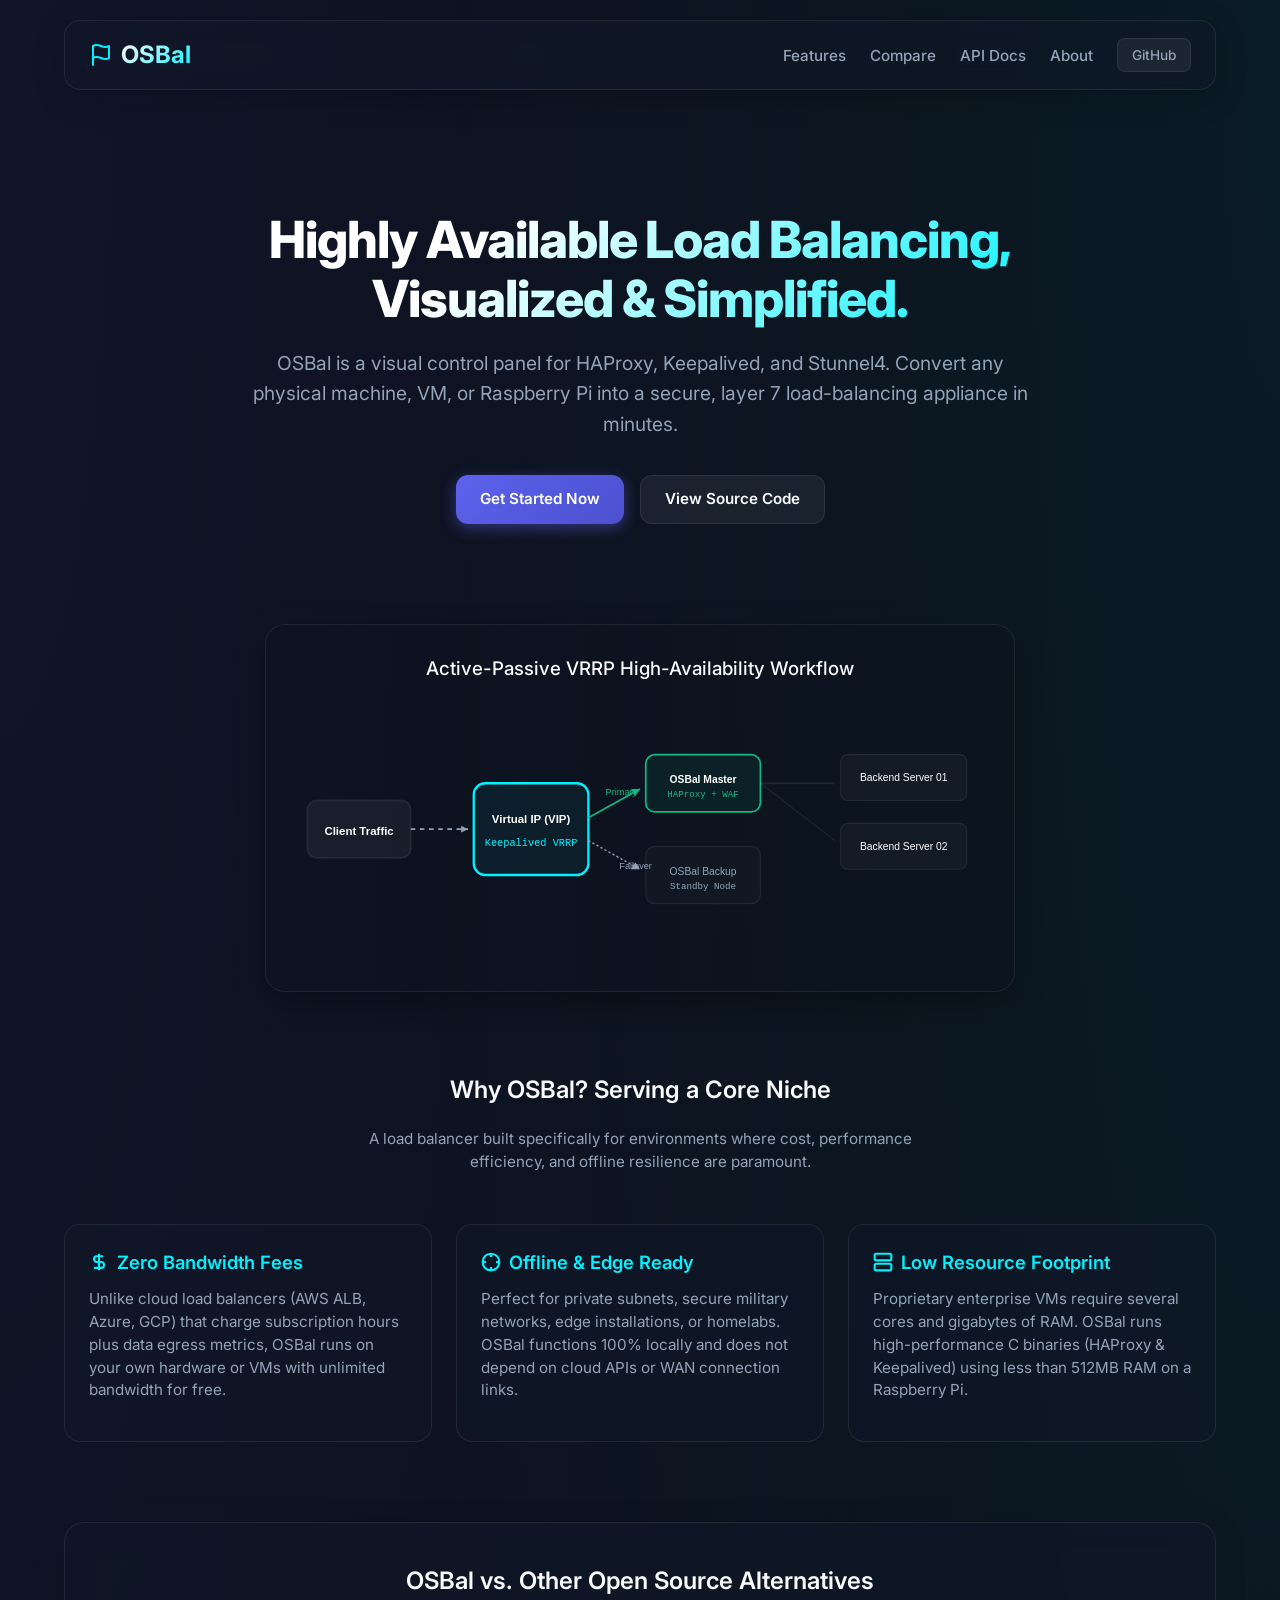
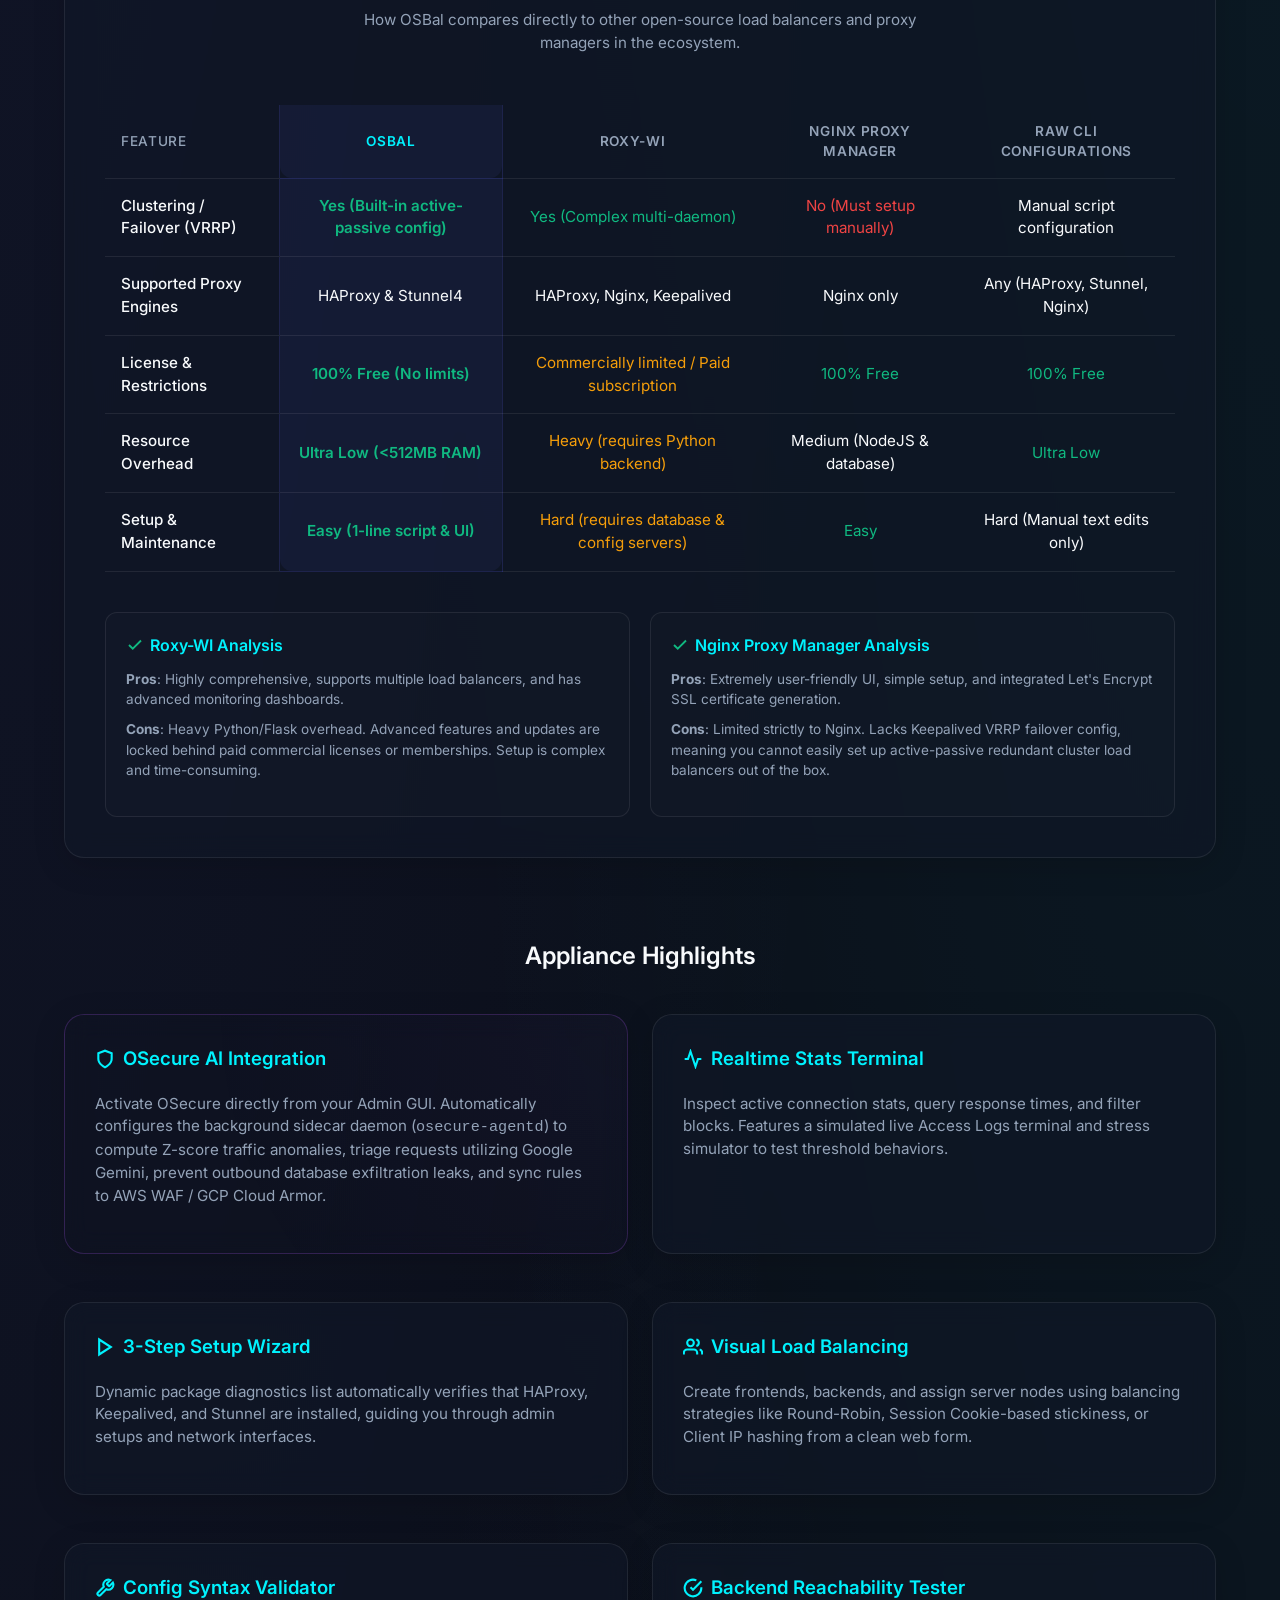
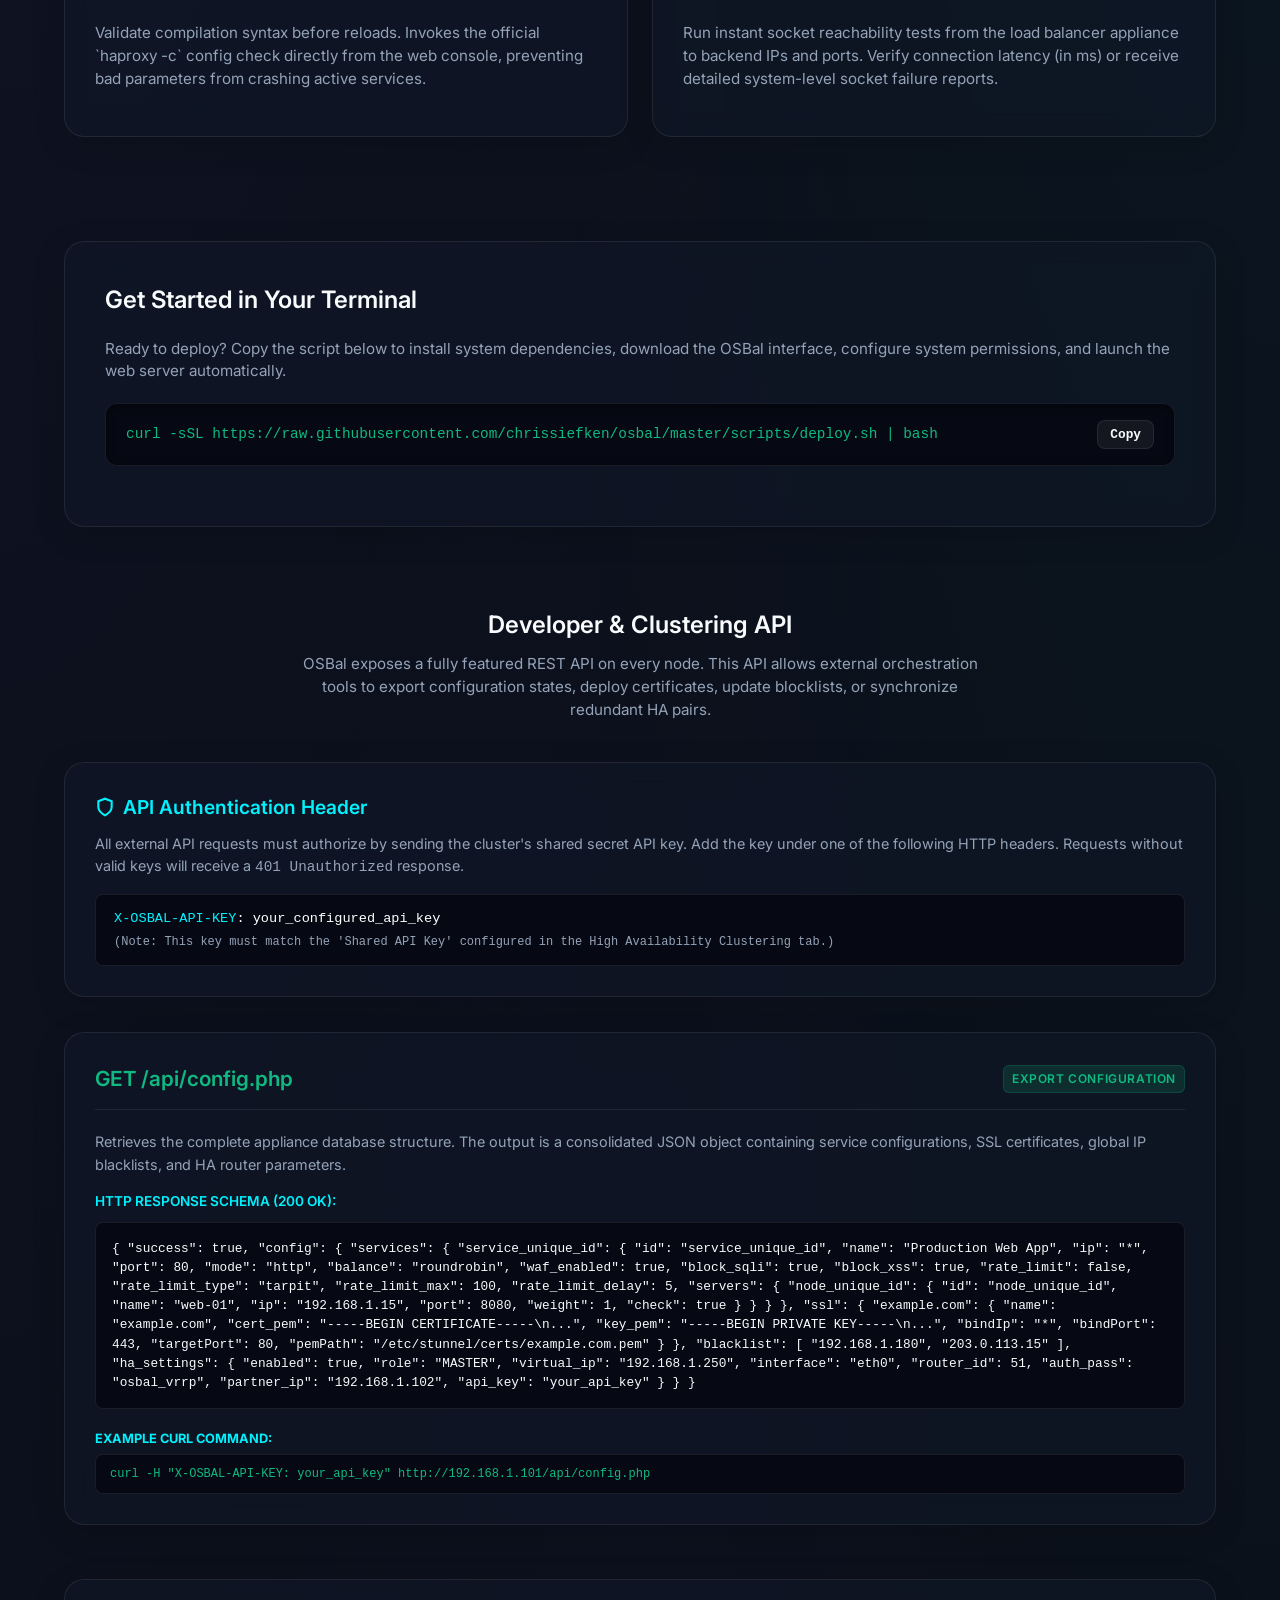
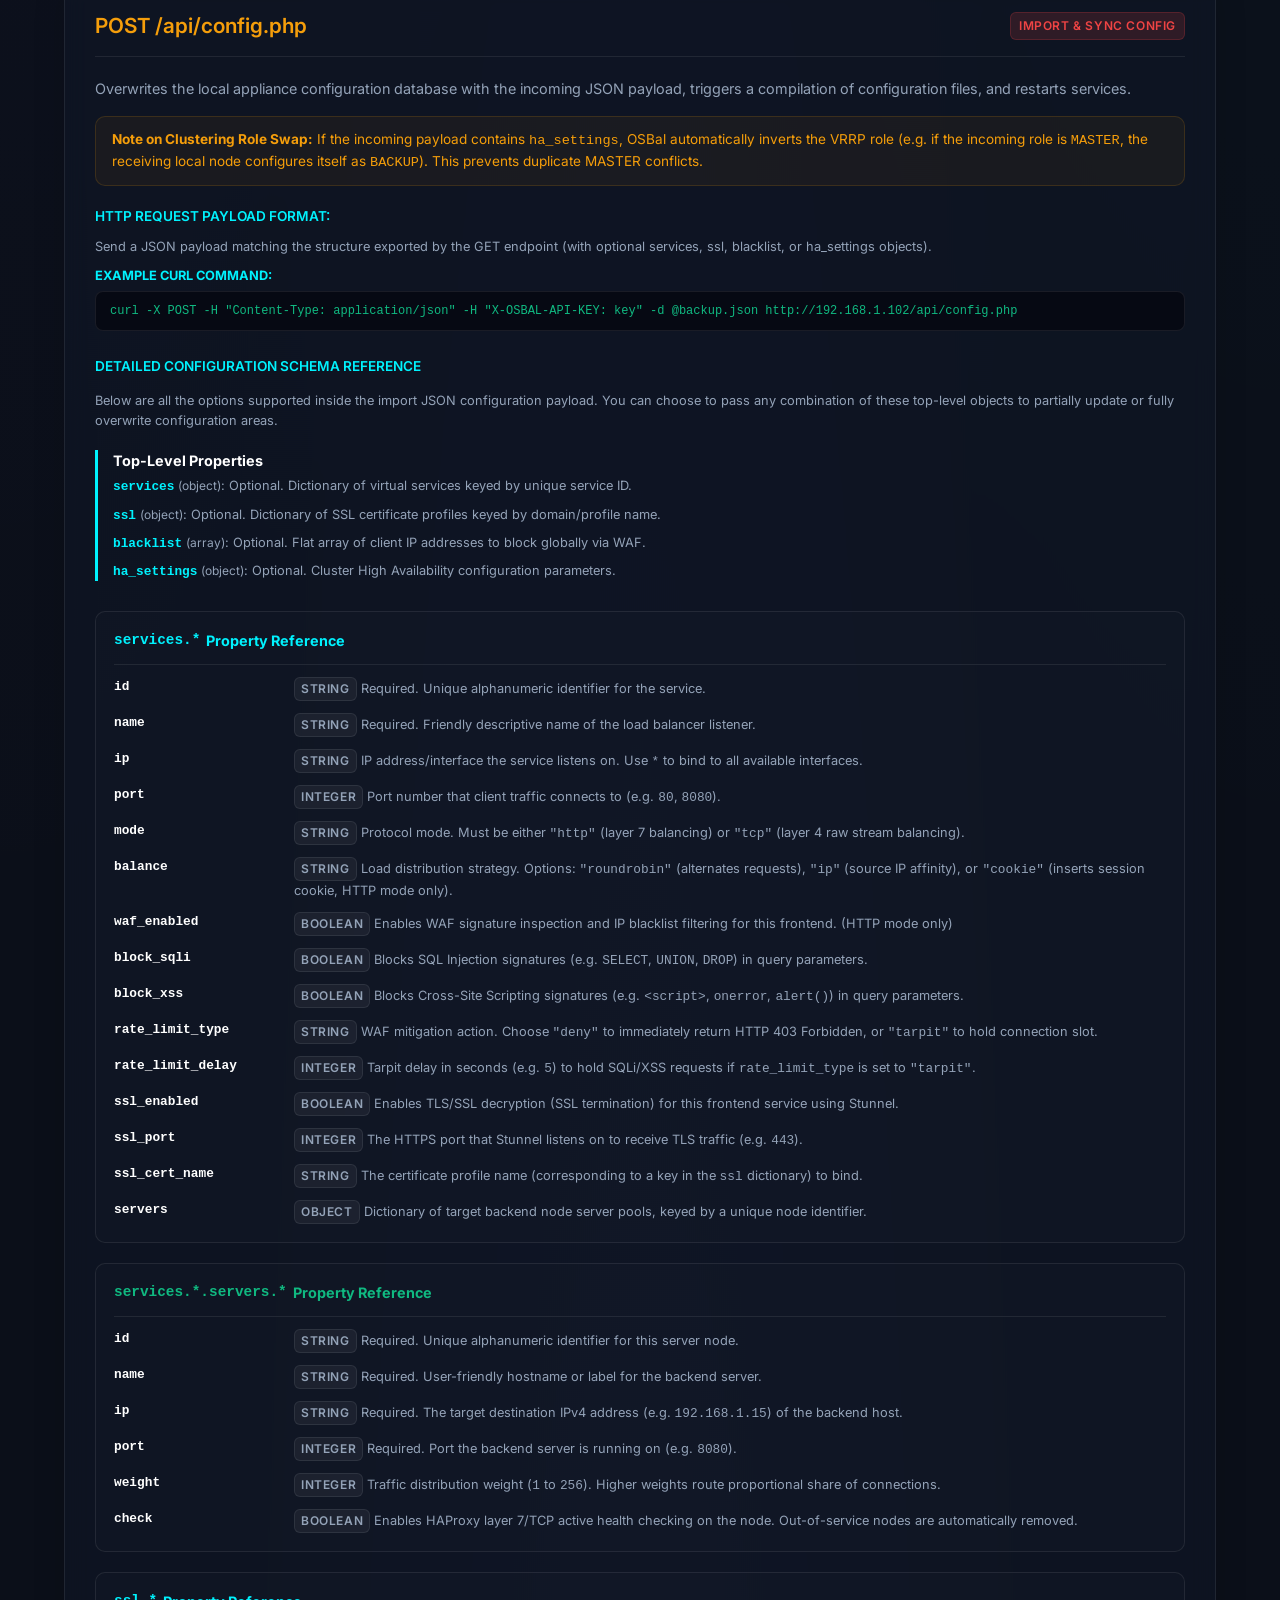
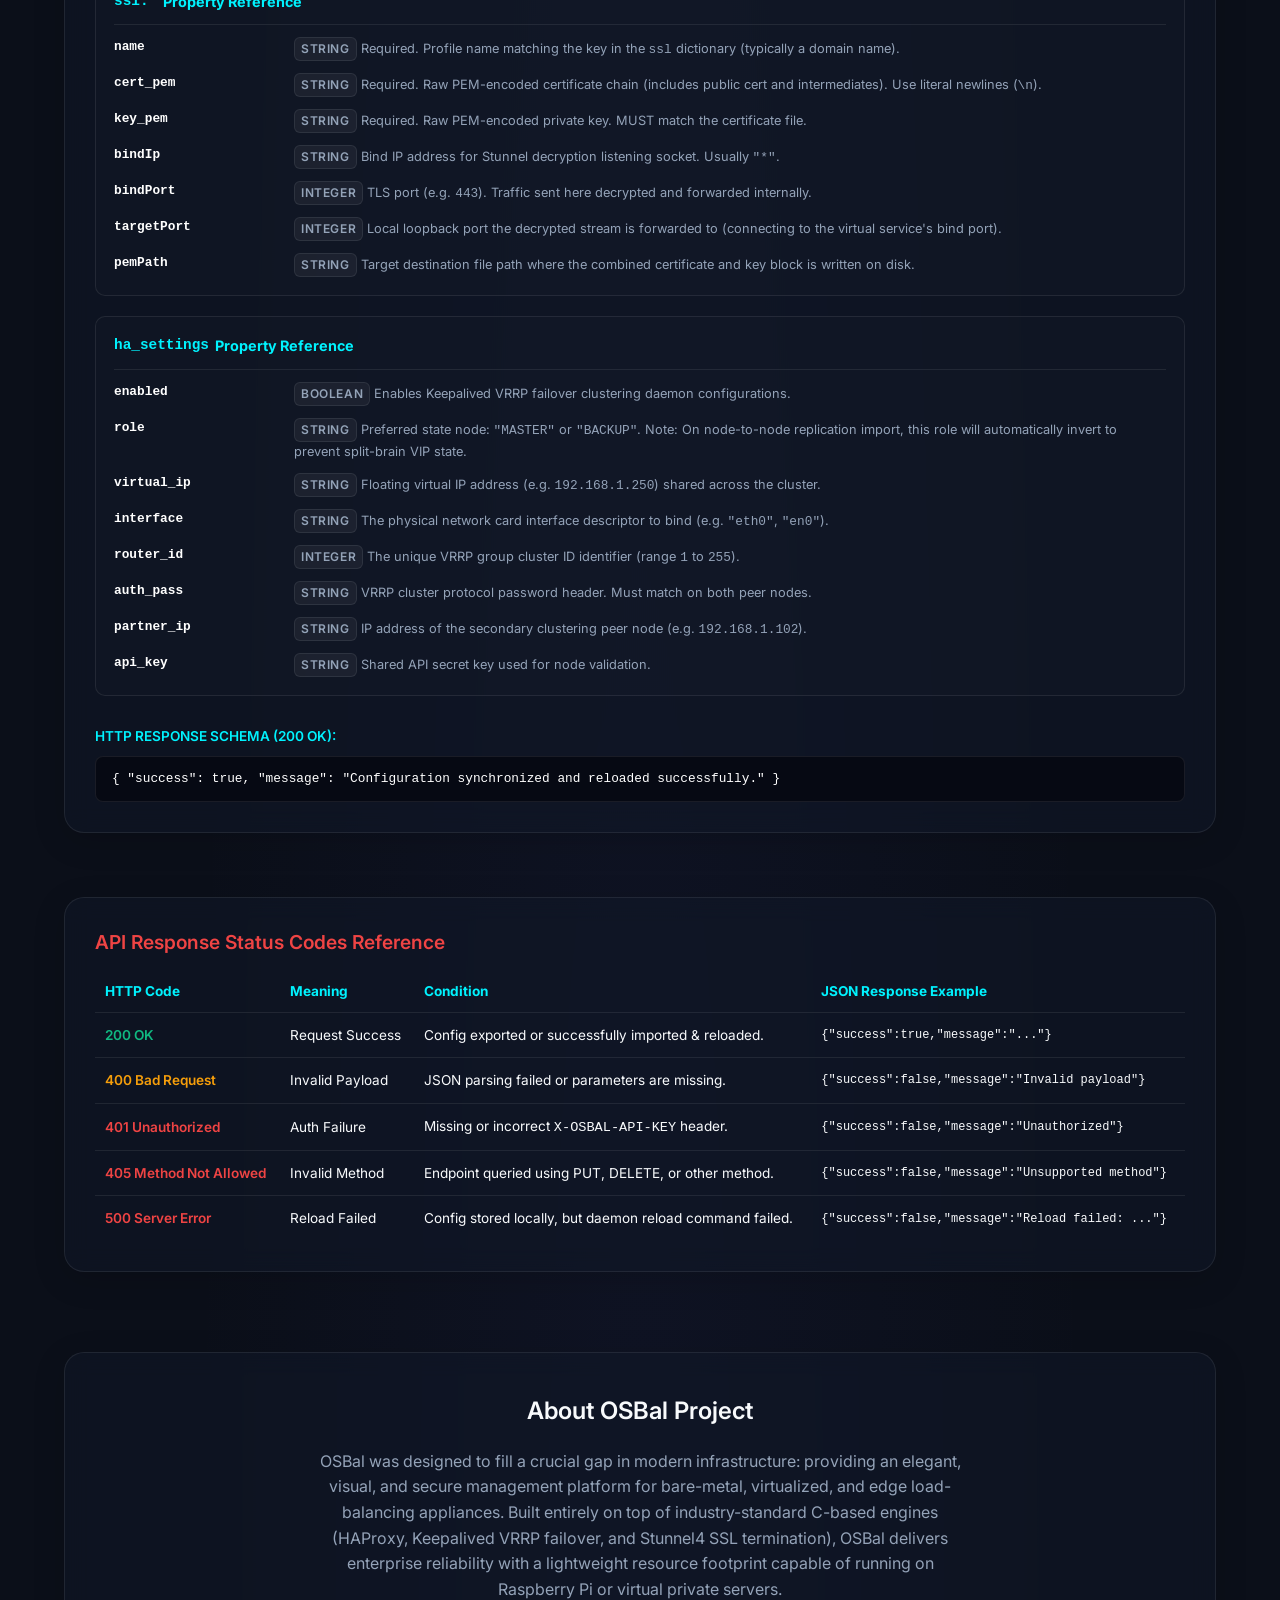
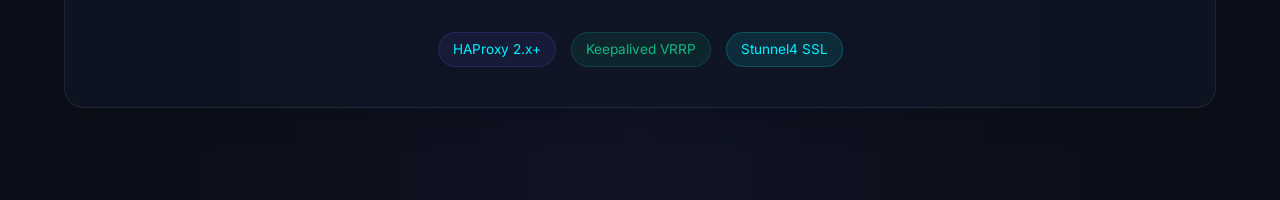
==== commit 7ebfb6d1: "Update OSbal documentation marketing page to introduce OSecure AI Integration" ====
--- a/docs/index.html
+++ b/docs/index.html
@@ -855,12 +855,12 @@
         <section id="features" style="margin-top: 80px;">
             <h2 style="text-align: center; margin-bottom: 40px;">Appliance Highlights</h2>
             <div class="grid-2">
-                <div class="card-glass">
+                <div class="card-glass" style="border: 1px solid rgba(155, 81, 224, 0.25); background: radial-gradient(circle at top right, rgba(155, 81, 224, 0.04), transparent 70%);">
                     <h3 style="color: var(--accent); display:flex; align-items:center; gap:8px;">
                         <svg width="20" height="20" viewBox="0 0 24 24" fill="none" stroke="currentColor" stroke-width="2.5"><path d="M12 22s8-4 8-10V5l-8-3-8 3v7c0 6 8 10 8 10z"></path></svg>
-                        Optional WAF Shield
+                        OSecure AI Integration
                     </h3>
-                    <p>Toggle native SQL Injection (SQLi) query blocking, Cross-Site Scripting (XSS) filters, automated WAF request mitigation (Deny vs. Tarpit delay), and configure global IP Access Blacklists. Compiled directly into HAProxy ACL rules.</p>
+                    <p>Activate OSecure directly from your Admin GUI. Automatically configures the background sidecar daemon (<code>osecure-agentd</code>) to compute Z-score traffic anomalies, triage requests utilizing Google Gemini, prevent outbound database exfiltration leaks, and sync rules to AWS WAF / GCP Cloud Armor.</p>
                 </div>
                 <div class="card-glass">
                     <h3 style="color: var(--accent); display:flex; align-items:center; gap:8px;">
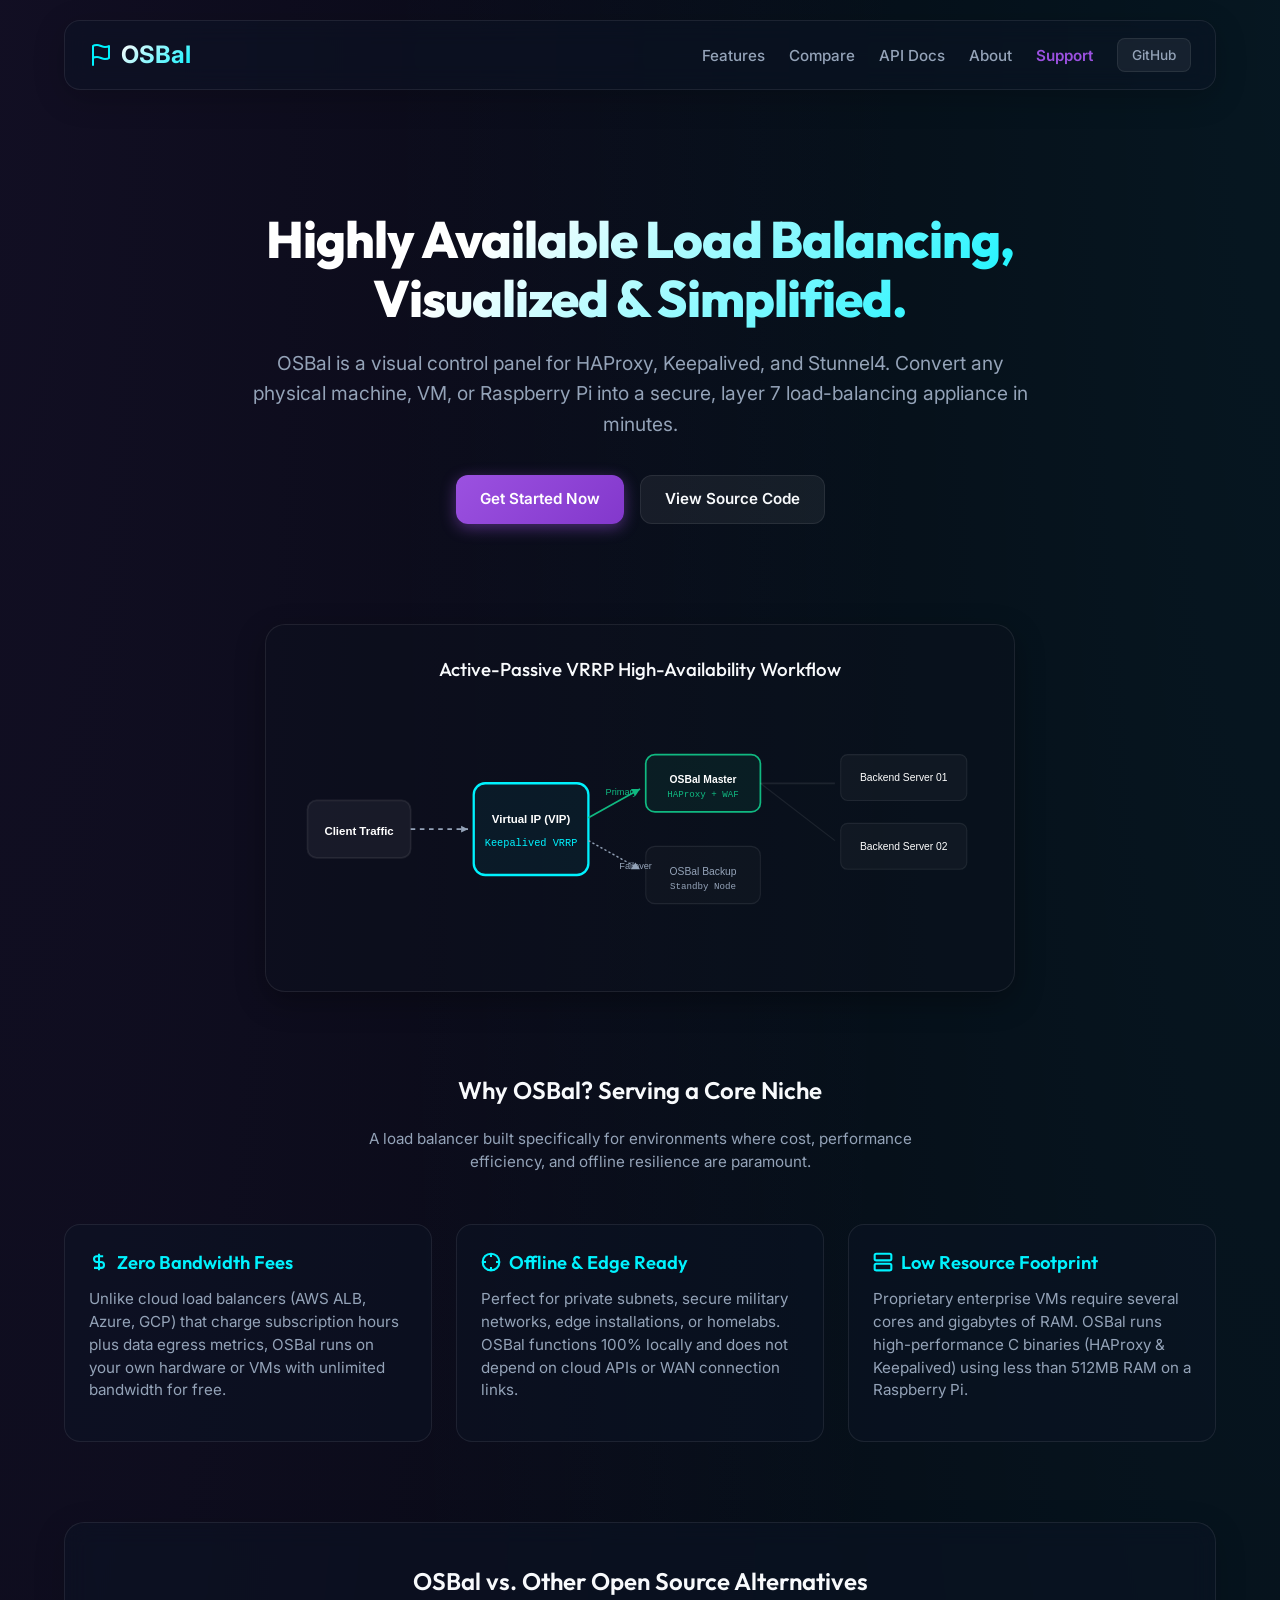
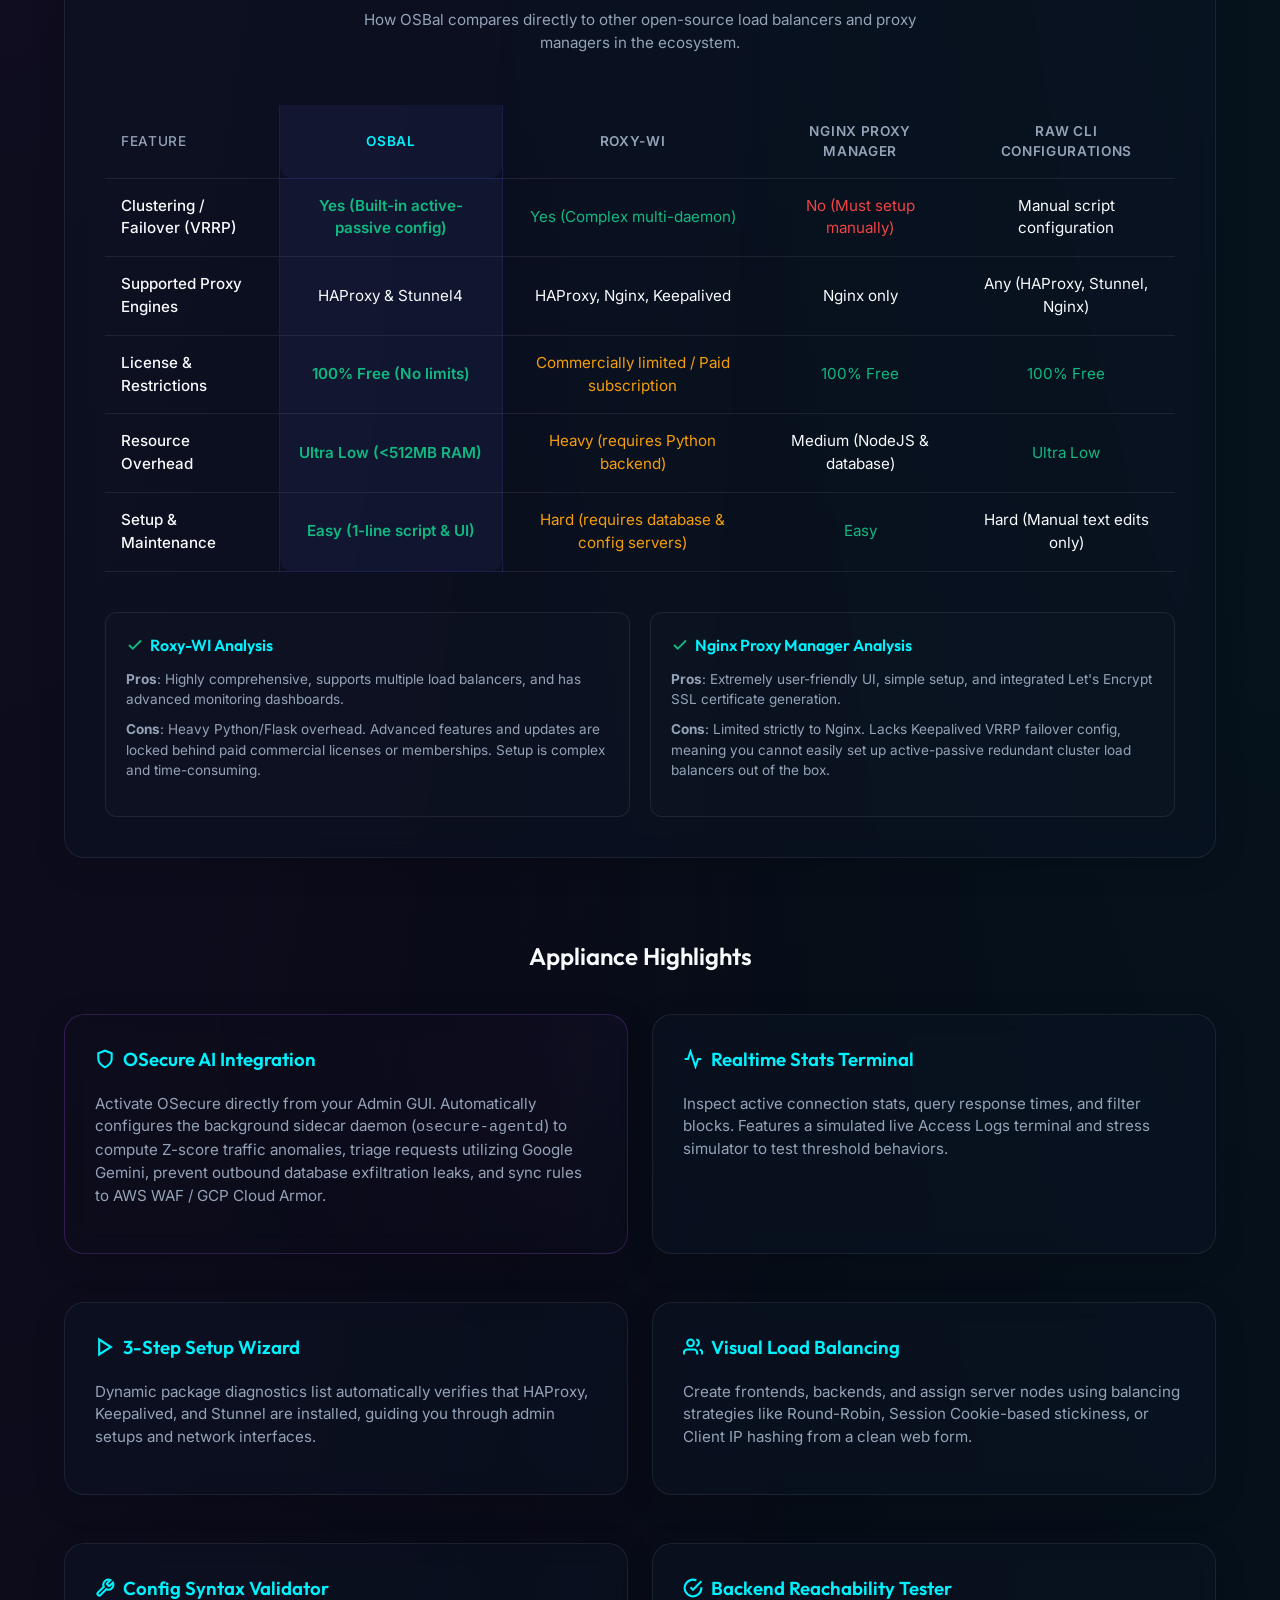
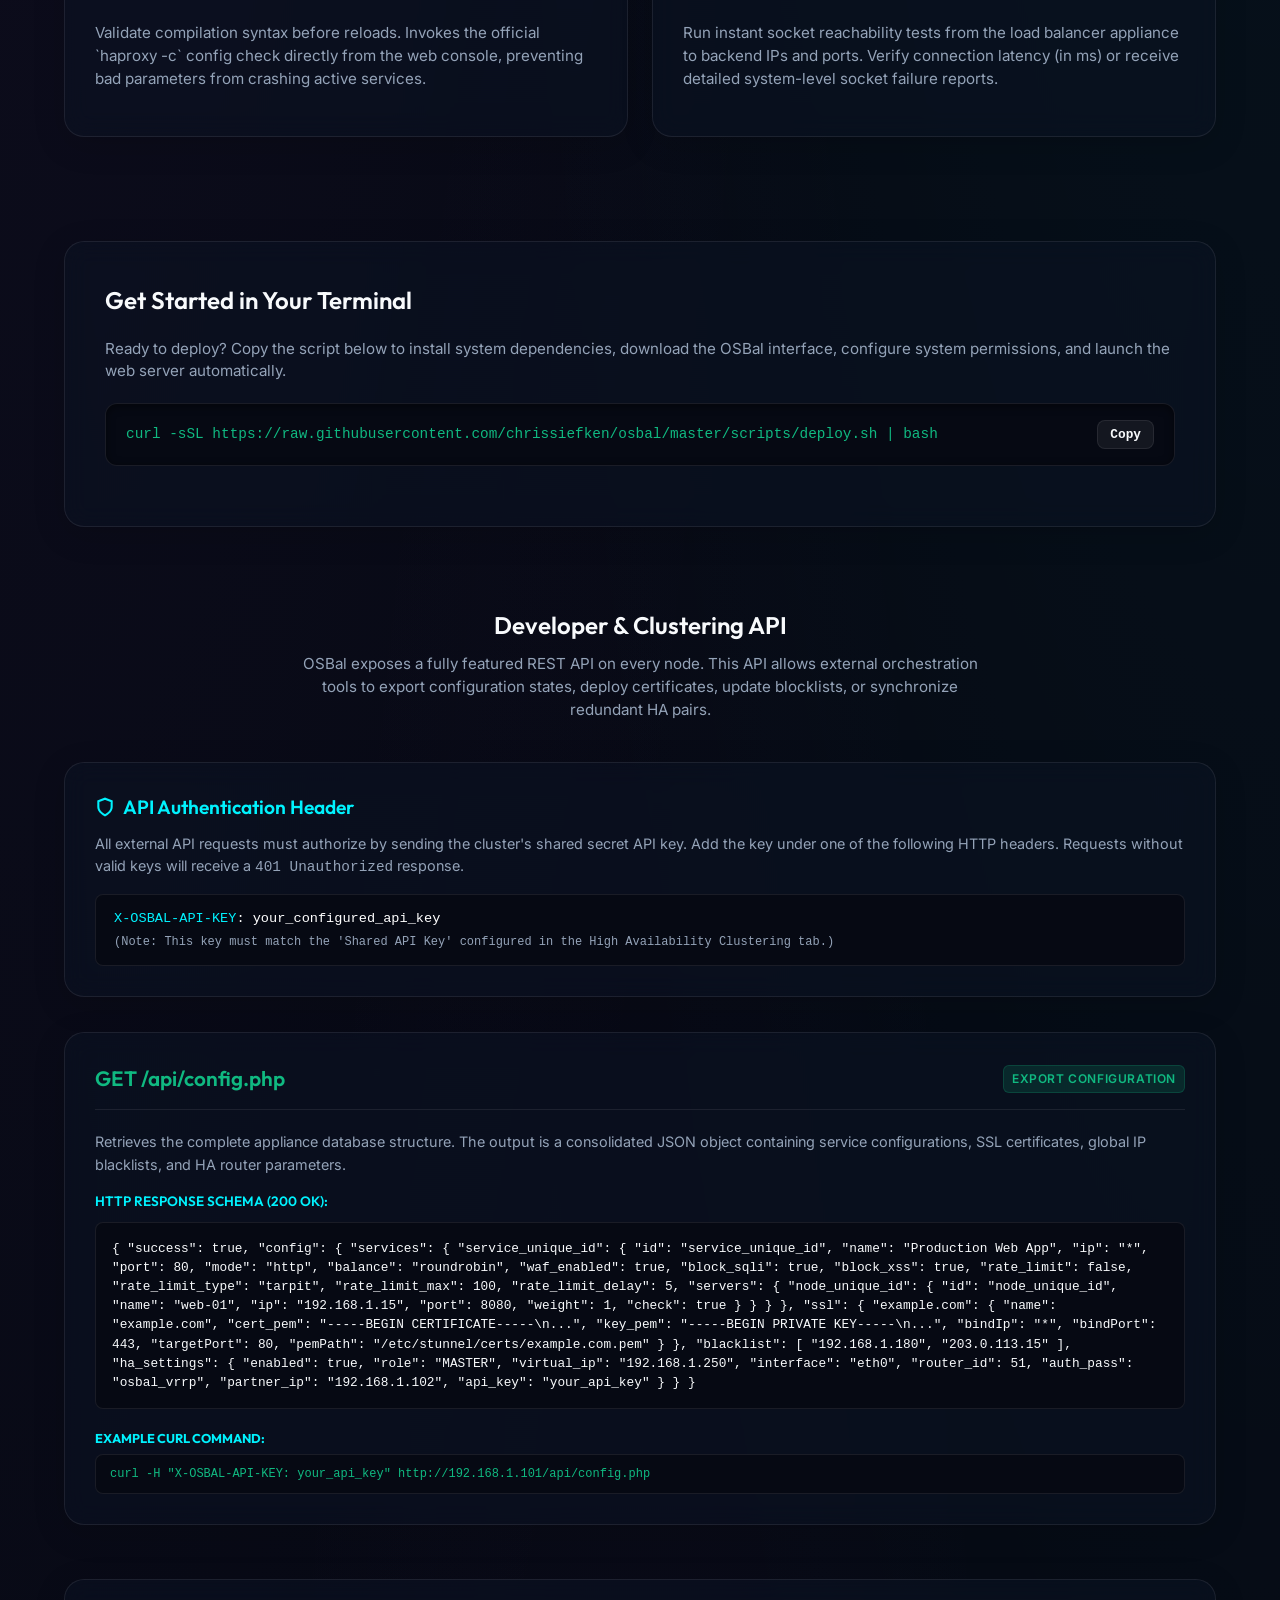
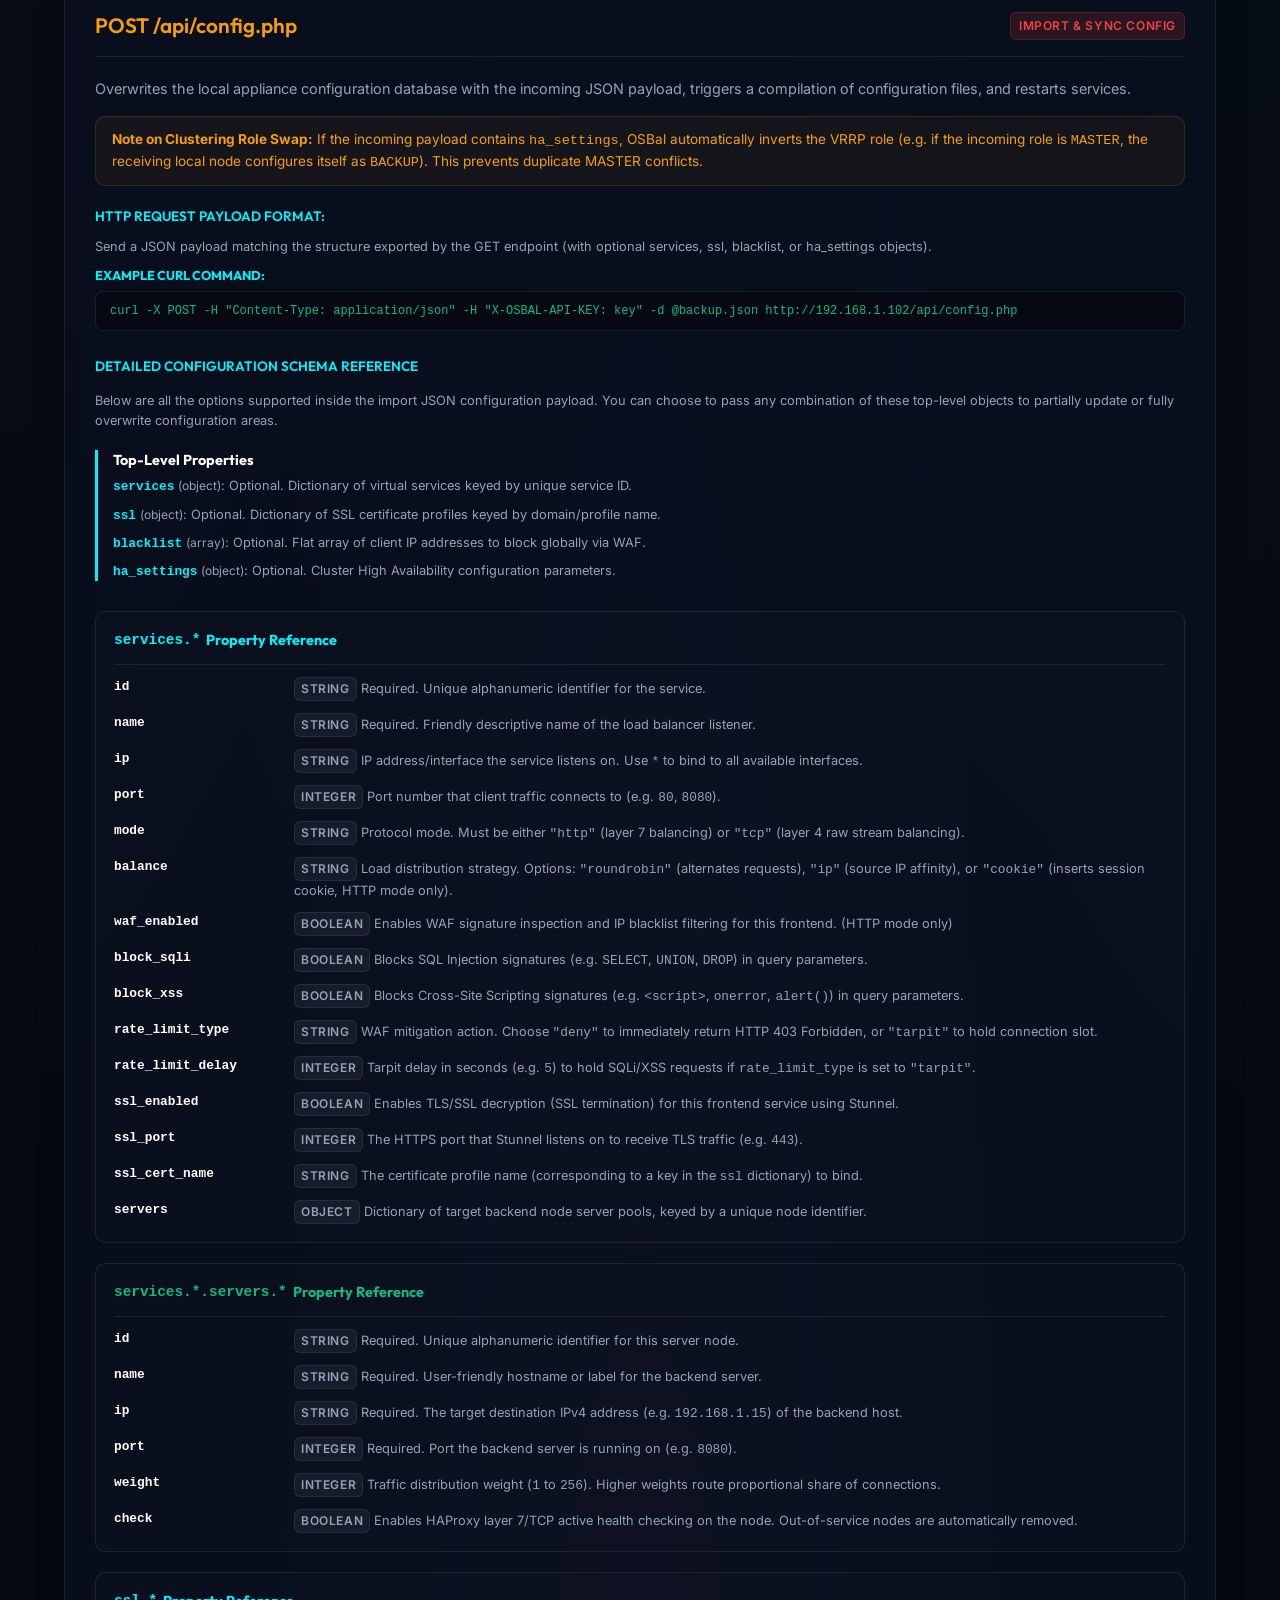
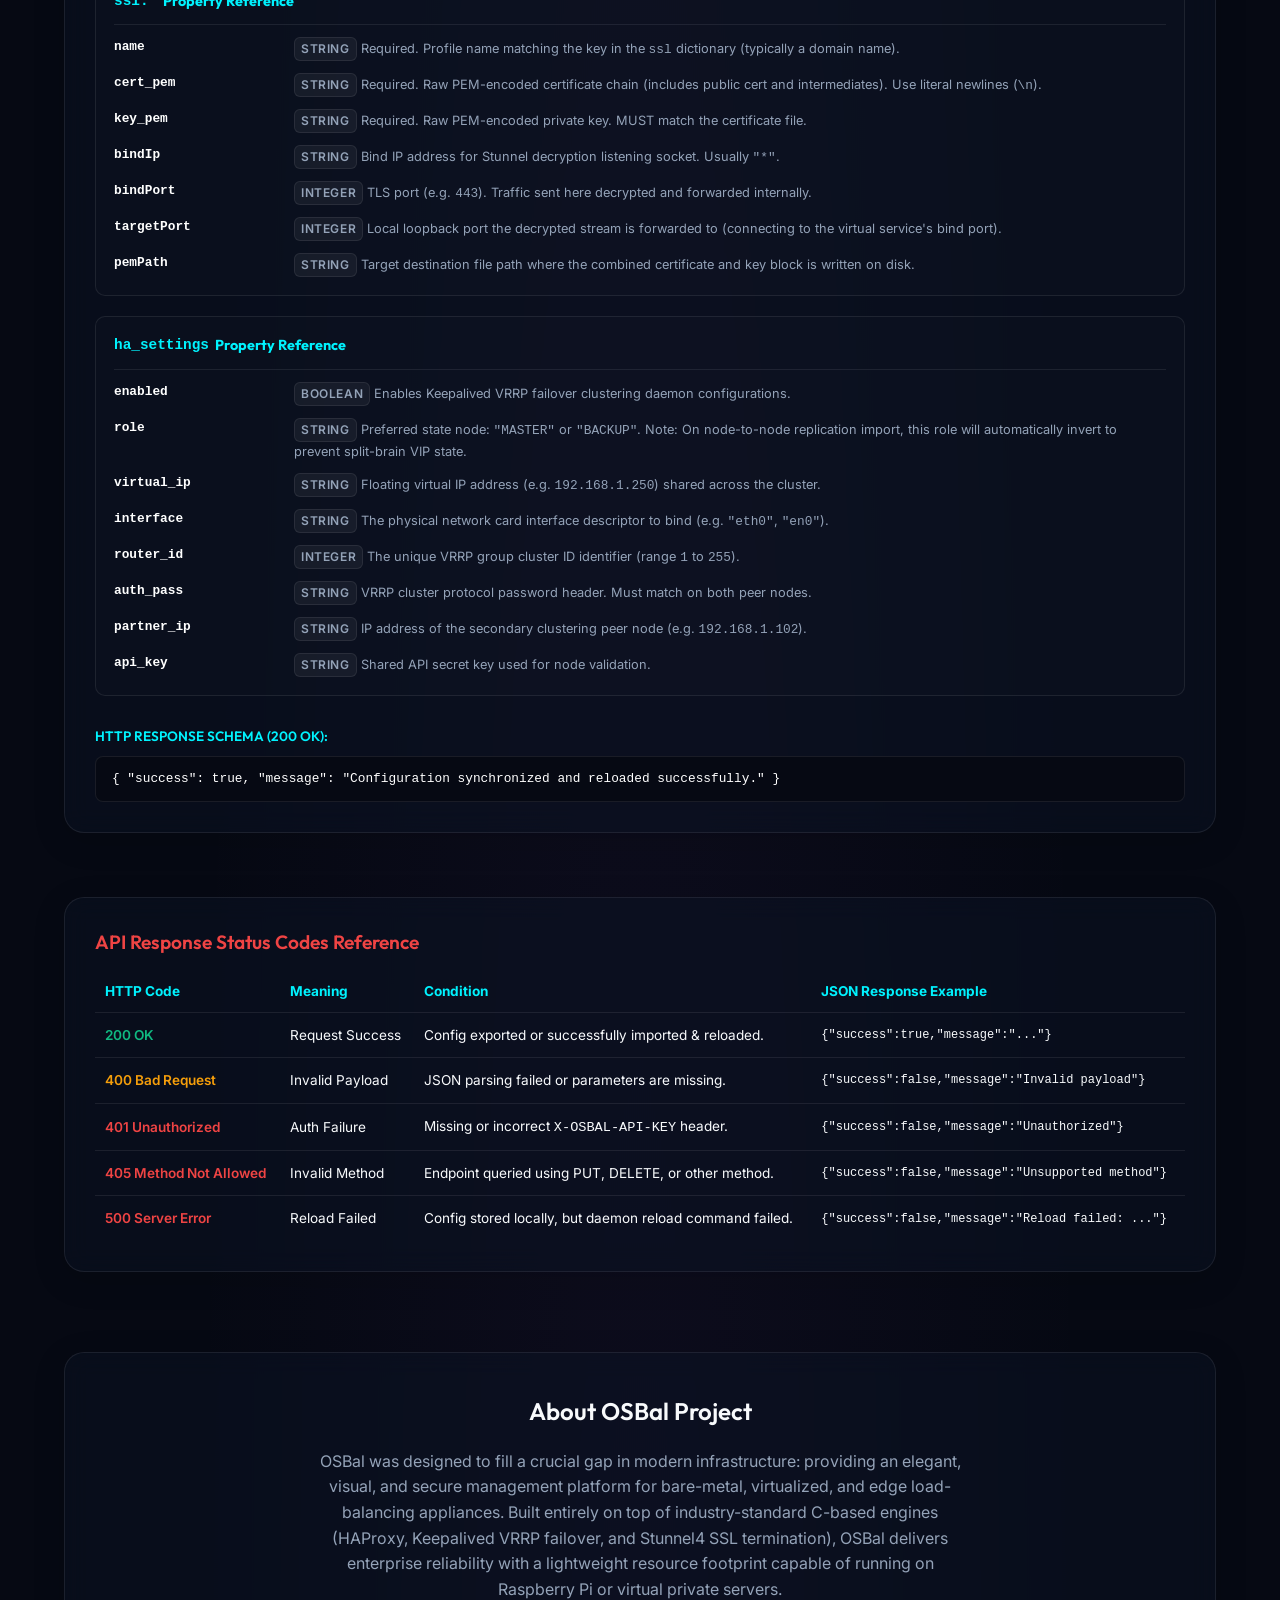
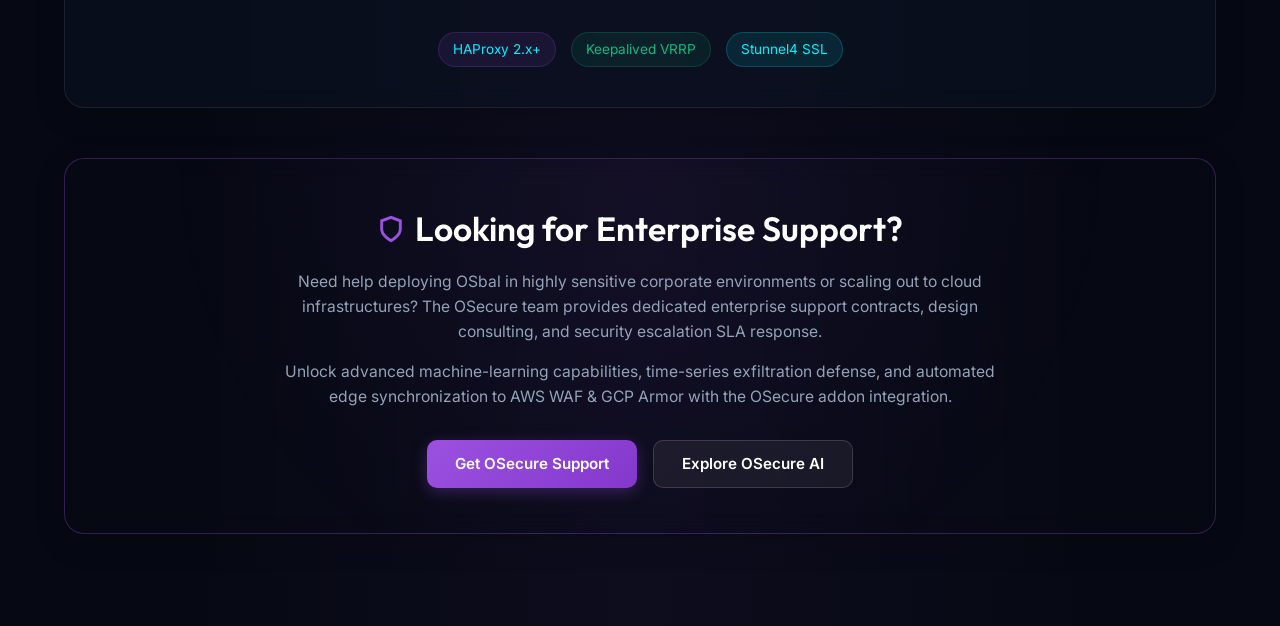
==== commit 5c0fef63: "Update OSbal documentation visual theme to align with OSecure marketing guidelines and integrate ent" ====
--- a/docs/index.html
+++ b/docs/index.html
@@ -6,15 +6,15 @@
     <title>OSBal - Open Source Highly Available Loadbalancer Appliance</title>
     <style>
         /* Inlined modern.css styles */
-        @import url('https://fonts.googleapis.com/css2?family=Inter:wght@300;400;500;600;700&display=swap');
+        @import url('https://fonts.googleapis.com/css2?family=Inter:wght@300;400;500;600;700&family=Outfit:wght@400;500;600;700;800&display=swap');
         
         :root {
-            --bg-main: #0b0f19;
-            --bg-card: rgba(17, 25, 40, 0.55);
+            --bg-main: #060913;
+            --bg-card: rgba(13, 20, 38, 0.45);
             --border-color: rgba(255, 255, 255, 0.08);
-            --primary: #5c62ec;
-            --primary-hover: #4b51cf;
-            --primary-glow: rgba(92, 98, 236, 0.45);
+            --primary: #9b51e0;
+            --primary-hover: #8338cc;
+            --primary-glow: rgba(155, 81, 224, 0.45);
             --accent: #00f2fe;
             --accent-glow: rgba(0, 242, 254, 0.3);
             --text-main: #f8fafc;
@@ -22,6 +22,11 @@
             --success: #10b981;
             --danger: #ef4444;
             --warning: #f59e0b;
+            --font-heading: 'Outfit', 'Inter', sans-serif;
+        }
+        
+        h1, h2, h3, h4, h5, h6 {
+            font-family: var(--font-heading);
         }
         
         * {
@@ -34,7 +39,7 @@
             font-family: 'Inter', -apple-system, BlinkMacSystemFont, "Segoe UI", Roboto, Helvetica, Arial, sans-serif;
             background-color: var(--bg-main);
             background-image: 
-                radial-gradient(at 10% 10%, rgba(92, 98, 236, 0.08) 0px, transparent 50%),
+                radial-gradient(at 10% 10%, rgba(155, 81, 224, 0.08) 0px, transparent 50%),
                 radial-gradient(at 90% 90%, rgba(0, 242, 254, 0.05) 0px, transparent 50%);
             color: var(--text-main);
             min-height: 100vh;
@@ -497,9 +502,9 @@
         /* Custom styles for docs index page */
         body {
             background-image: 
-                radial-gradient(at 0% 0%, rgba(92, 98, 236, 0.08) 0px, transparent 50%),
+                radial-gradient(at 0% 0%, rgba(155, 81, 224, 0.08) 0px, transparent 50%),
                 radial-gradient(at 100% 0%, rgba(0, 242, 254, 0.06) 0px, transparent 50%),
-                radial-gradient(at 50% 100%, rgba(92, 98, 236, 0.05) 0px, transparent 50%);
+                radial-gradient(at 50% 100%, rgba(155, 81, 224, 0.05) 0px, transparent 50%);
             padding-bottom: 80px;
         }
         
@@ -671,6 +676,7 @@
                 <li><a href="#compare">Compare</a></li>
                 <li><a href="#api">API Docs</a></li>
                 <li><a href="#about">About</a></li>
+                <li><a href="#osecure-support" style="color: var(--primary); font-weight: 600;">Support</a></li>
                 <li><a href="https://github.com/chrissiefken/osbal" target="_blank" class="btn btn-secondary" style="padding: 6px 14px; font-size: 0.85rem; border-radius: 8px;">GitHub</a></li>
             </ul>
         </nav>
@@ -1368,9 +1374,31 @@
                 OSBal was designed to fill a crucial gap in modern infrastructure: providing an elegant, visual, and secure management platform for bare-metal, virtualized, and edge load-balancing appliances. Built entirely on top of industry-standard C-based engines (HAProxy, Keepalived VRRP failover, and Stunnel4 SSL termination), OSBal delivers enterprise reliability with a lightweight resource footprint capable of running on Raspberry Pi or virtual private servers.
             </p>
             <div style="display:flex; justify-content:center; gap: 15px; margin-top: 30px;">
-                <span style="font-size:0.85rem; padding: 6px 14px; border-radius:30px; background:rgba(92, 98, 236, 0.1); border:1px solid rgba(92, 98, 236, 0.2); color:var(--accent);">HAProxy 2.x+</span>
+                <span style="font-size:0.85rem; padding: 6px 14px; border-radius:30px; background:rgba(155, 81, 224, 0.10); border:1px solid rgba(155, 81, 224, 0.2); color:var(--accent);">HAProxy 2.x+</span>
                 <span style="font-size:0.85rem; padding: 6px 14px; border-radius:30px; background:rgba(16, 185, 129, 0.1); border:1px solid rgba(16, 185, 129, 0.2); color:var(--success);">Keepalived VRRP</span>
                 <span style="font-size:0.85rem; padding: 6px 14px; border-radius:30px; background:rgba(0, 242, 254, 0.1); border:1px solid rgba(0, 242, 254, 0.2); color:#00f2fe;">Stunnel4 SSL</span>
+            </div>
+        </section>
+
+        <!-- OSecure Support Section -->
+        <section id="osecure-support" class="card-glass" style="margin-top: 50px; padding: 45px; border: 1px solid rgba(155, 81, 224, 0.3); background: radial-gradient(circle at top, rgba(155, 81, 224, 0.05), transparent 70%); text-align: center;">
+            <h2 style="font-family: var(--font-heading); font-size: 2.1rem; color: #fff; margin-bottom: 12px; display: flex; align-items: center; justify-content: center; gap: 10px;">
+                <svg width="28" height="28" viewBox="0 0 24 24" fill="none" stroke="#9b51e0" stroke-width="2.5"><path d="M12 22s8-4 8-10V5l-8-3-8 3v7c0 6 8 10 8 10z"></path></svg>
+                Looking for Enterprise Support?
+            </h2>
+            <p style="max-width: 750px; margin: 15px auto; color: var(--text-muted); line-height: 1.6; font-size: 0.98rem;">
+                Need help deploying OSbal in highly sensitive corporate environments or scaling out to cloud infrastructures? The OSecure team provides dedicated enterprise support contracts, design consulting, and security escalation SLA response. 
+            </p>
+            <p style="max-width: 750px; margin: 10px auto 30px; color: var(--text-muted); line-height: 1.6; font-size: 0.98rem;">
+                Unlock advanced machine-learning capabilities, time-series exfiltration defense, and automated edge synchronization to AWS WAF & GCP Armor with the OSecure addon integration.
+            </p>
+            <div style="display:flex; justify-content:center; gap: 16px; flex-wrap: wrap;">
+                <a href="http://localhost:8001/docs.html" target="_blank" class="btn btn-primary" style="padding: 12px 28px; font-weight:600; font-size:0.95rem; border-radius:10px; box-shadow: 0 4px 15px rgba(155, 81, 224, 0.3); text-decoration: none; color: #fff;">
+                    Get OSecure Support
+                </a>
+                <a href="http://localhost:8001/" target="_blank" class="btn btn-secondary" style="padding: 12px 28px; font-weight:600; font-size:0.95rem; border-radius:10px; border:1px solid rgba(255,255,255,0.15); text-decoration: none; color: #fff;">
+                    Explore OSecure AI
+                </a>
             </div>
         </section>
     </div>
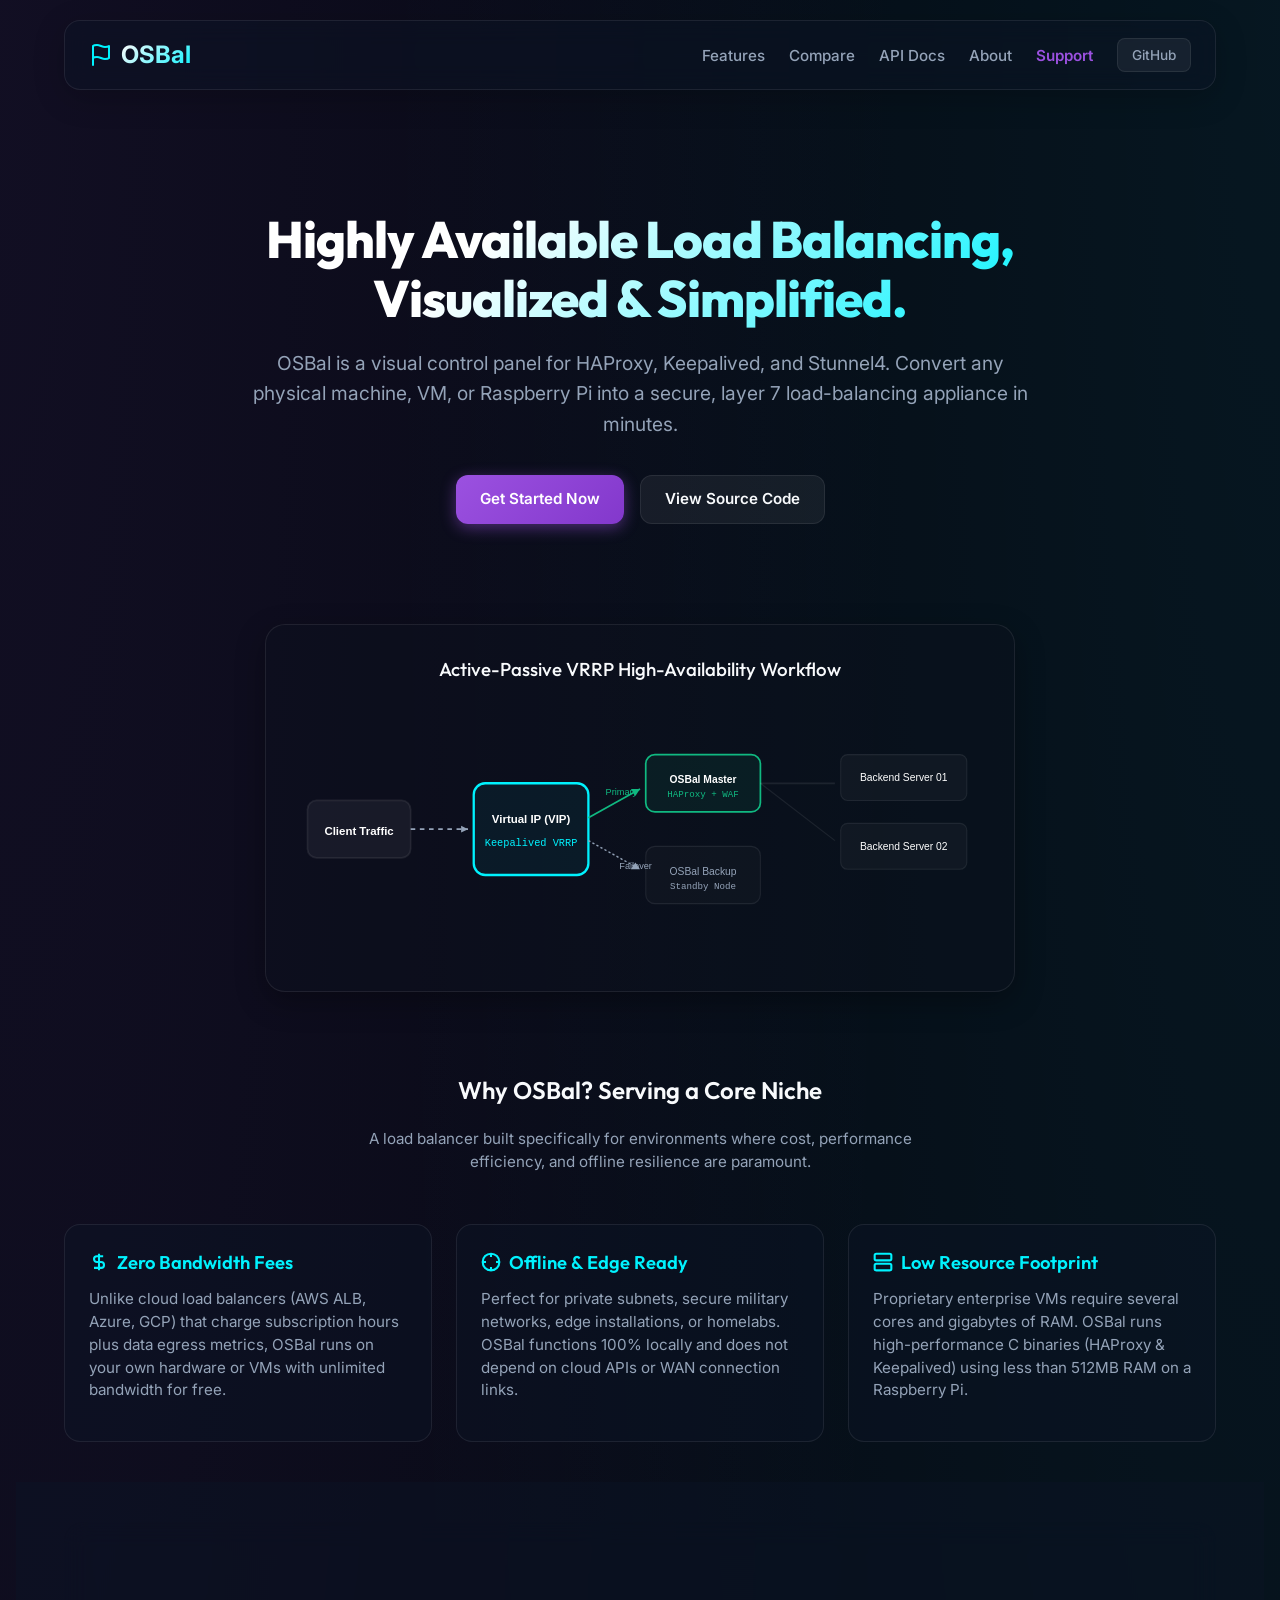
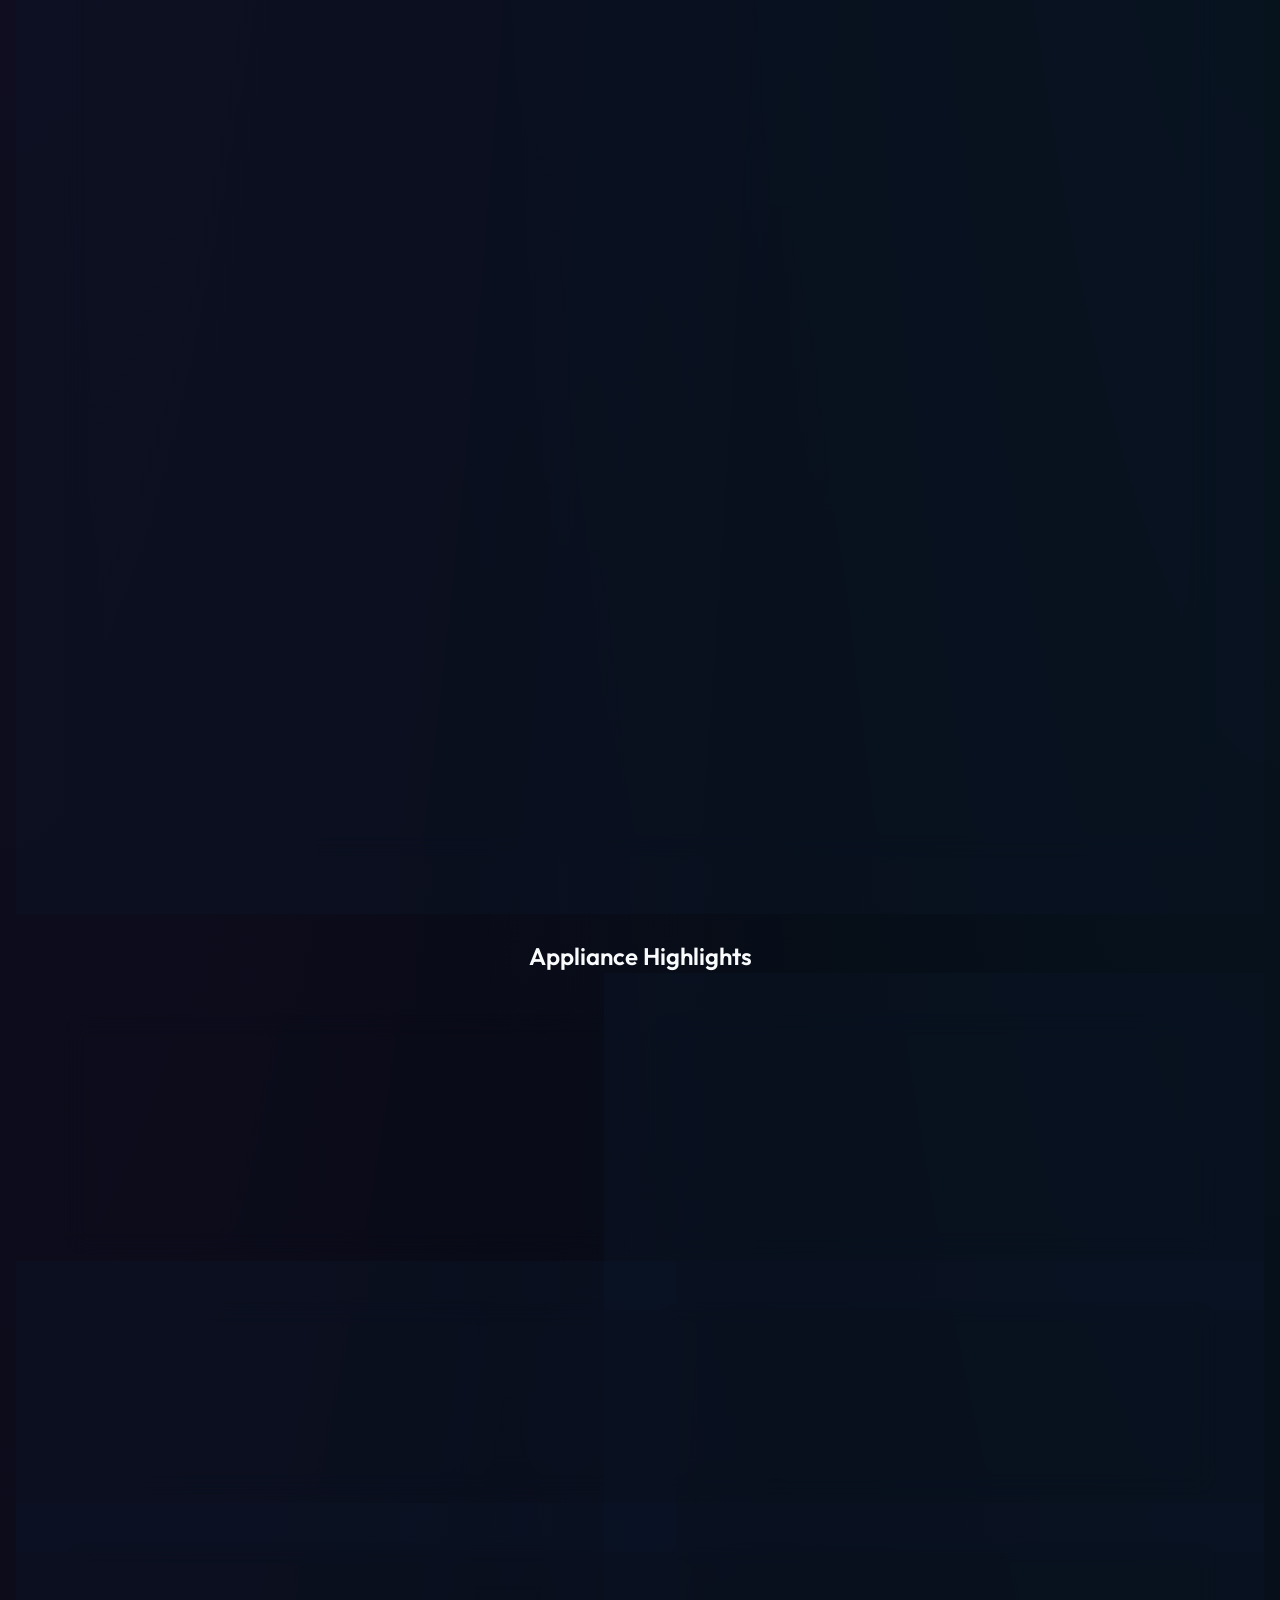
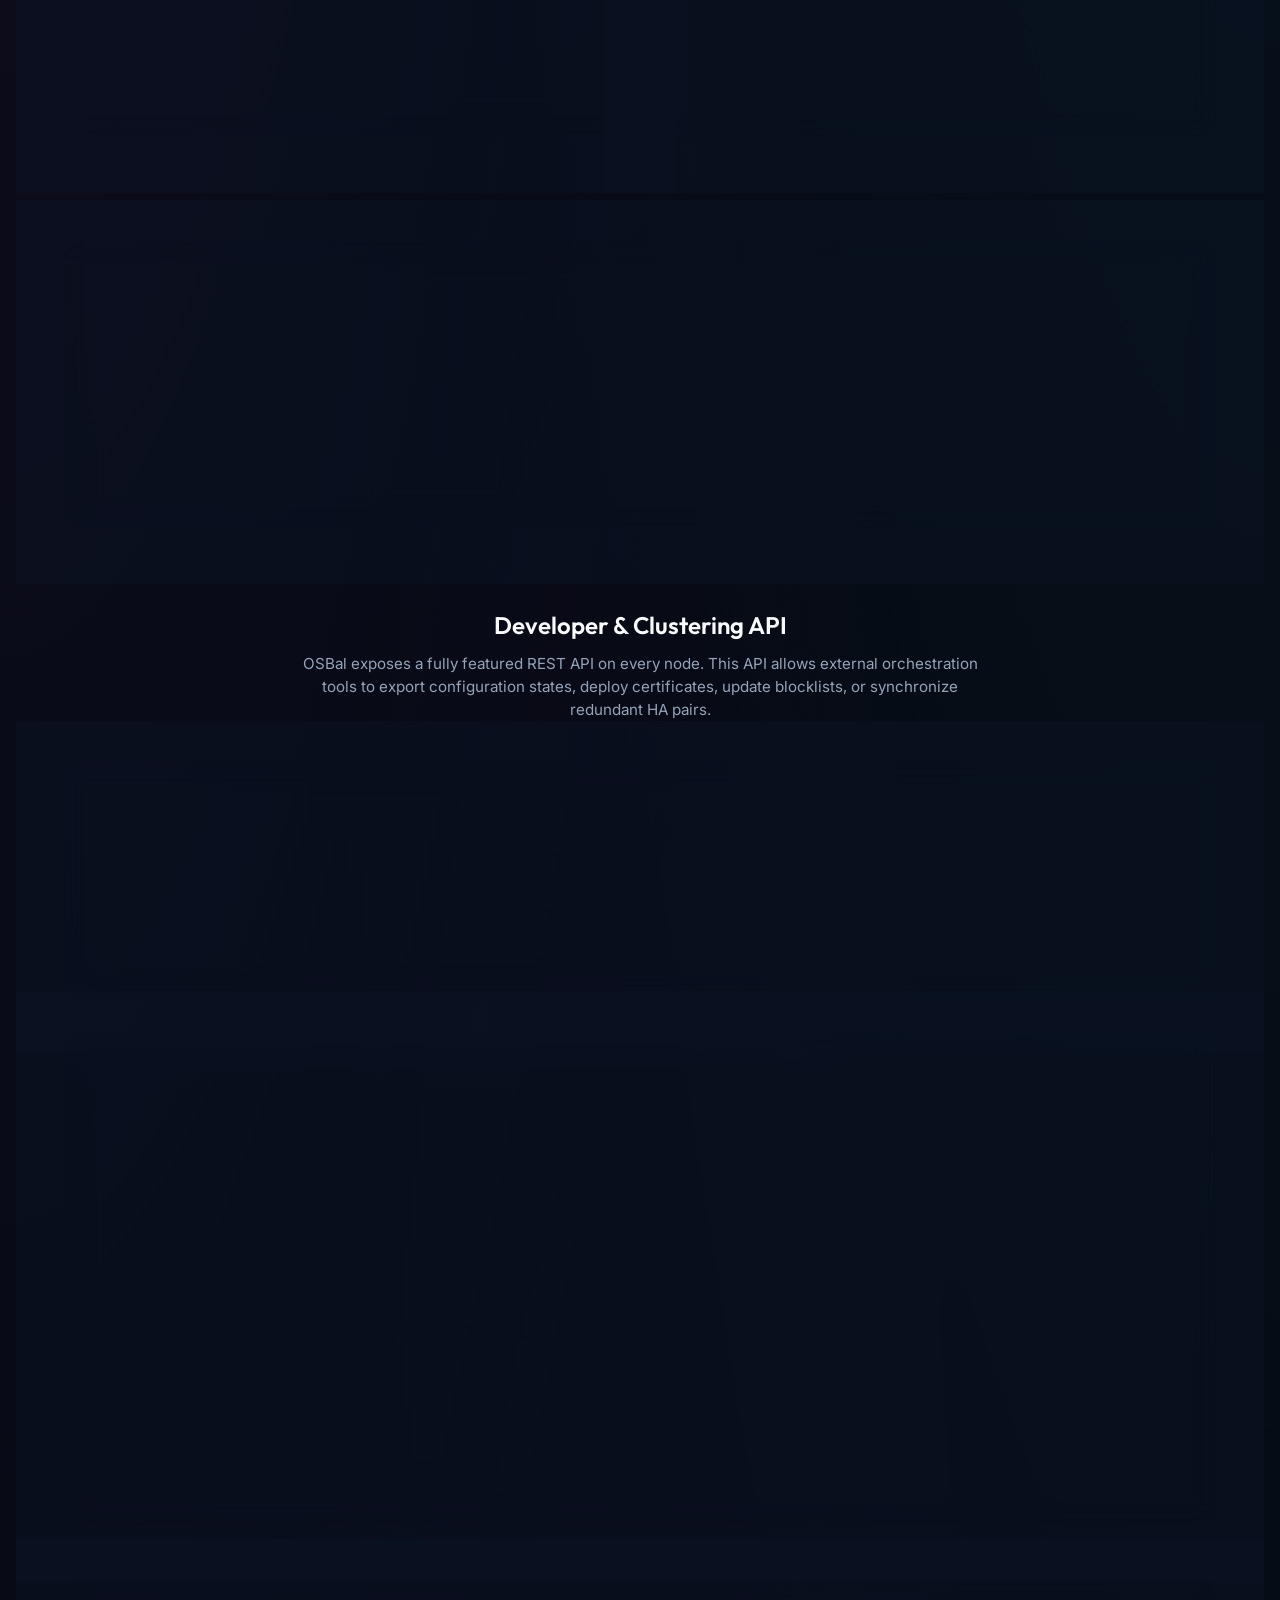
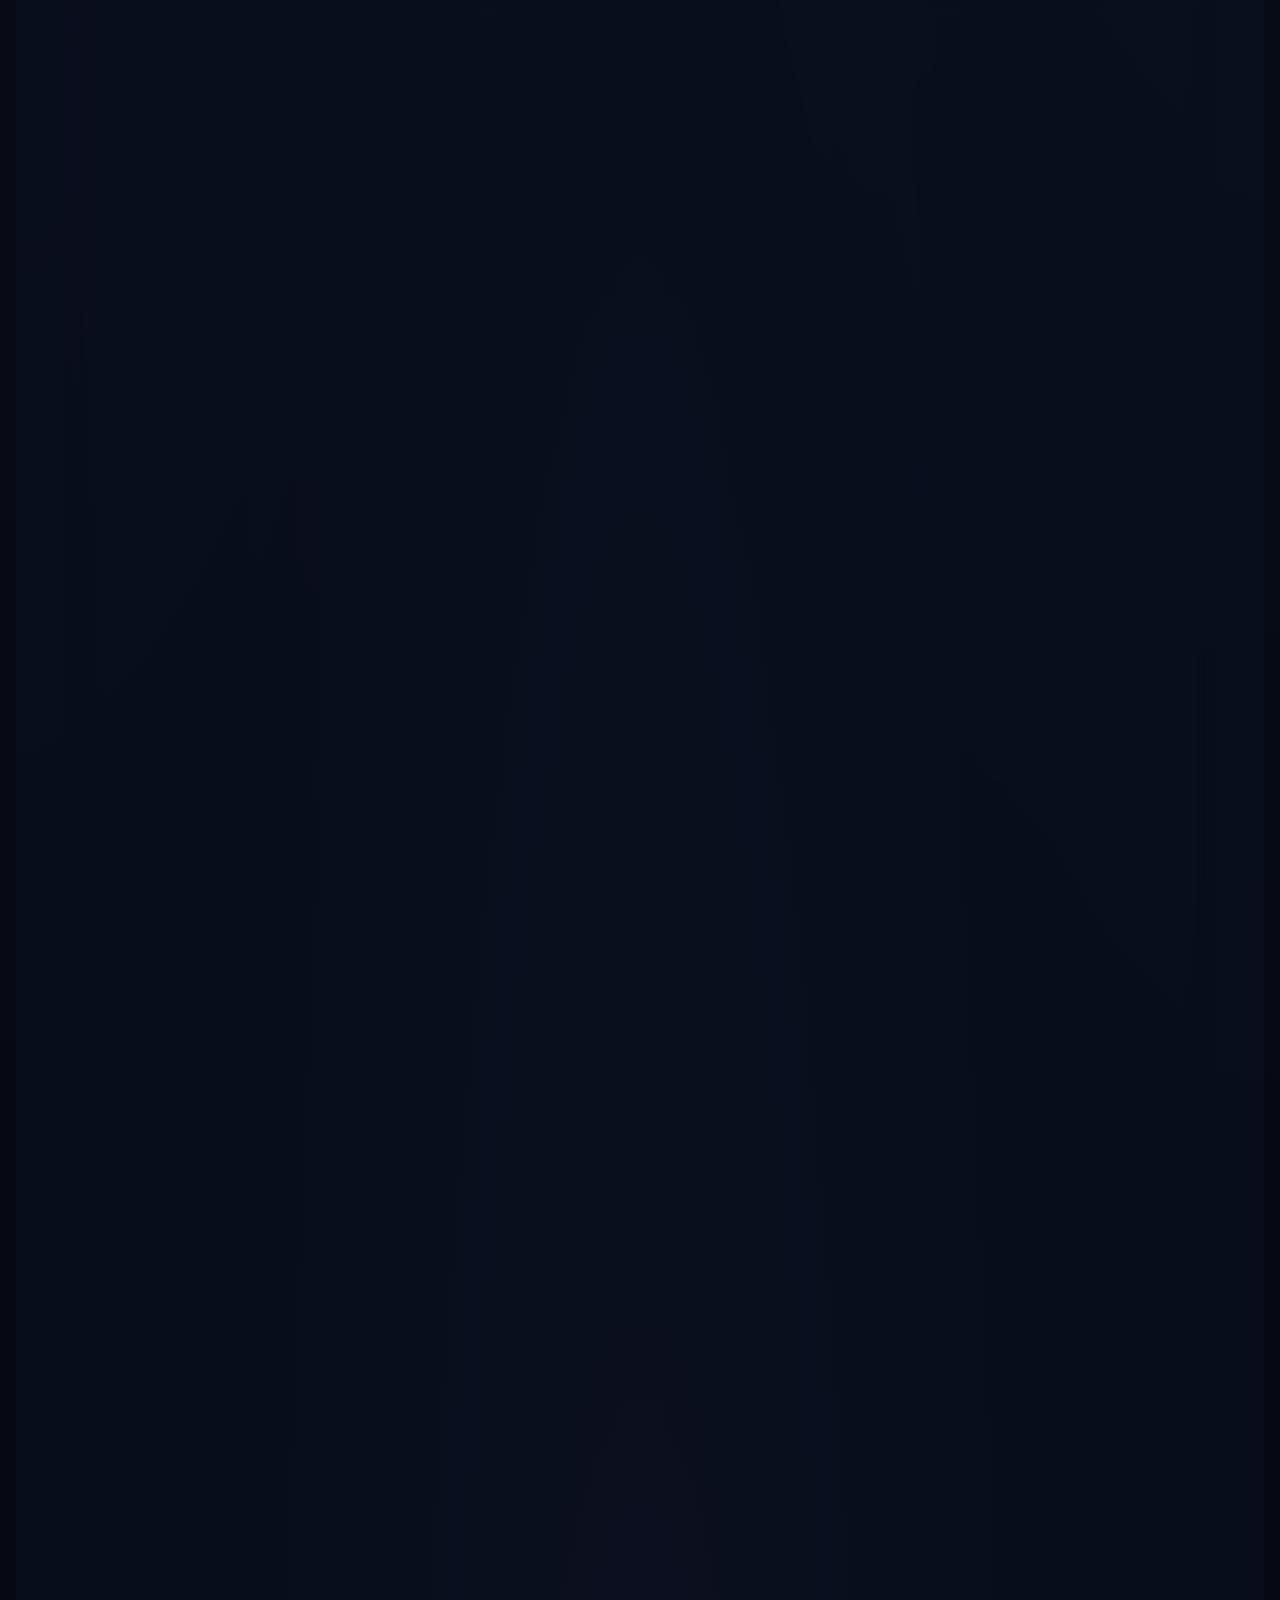
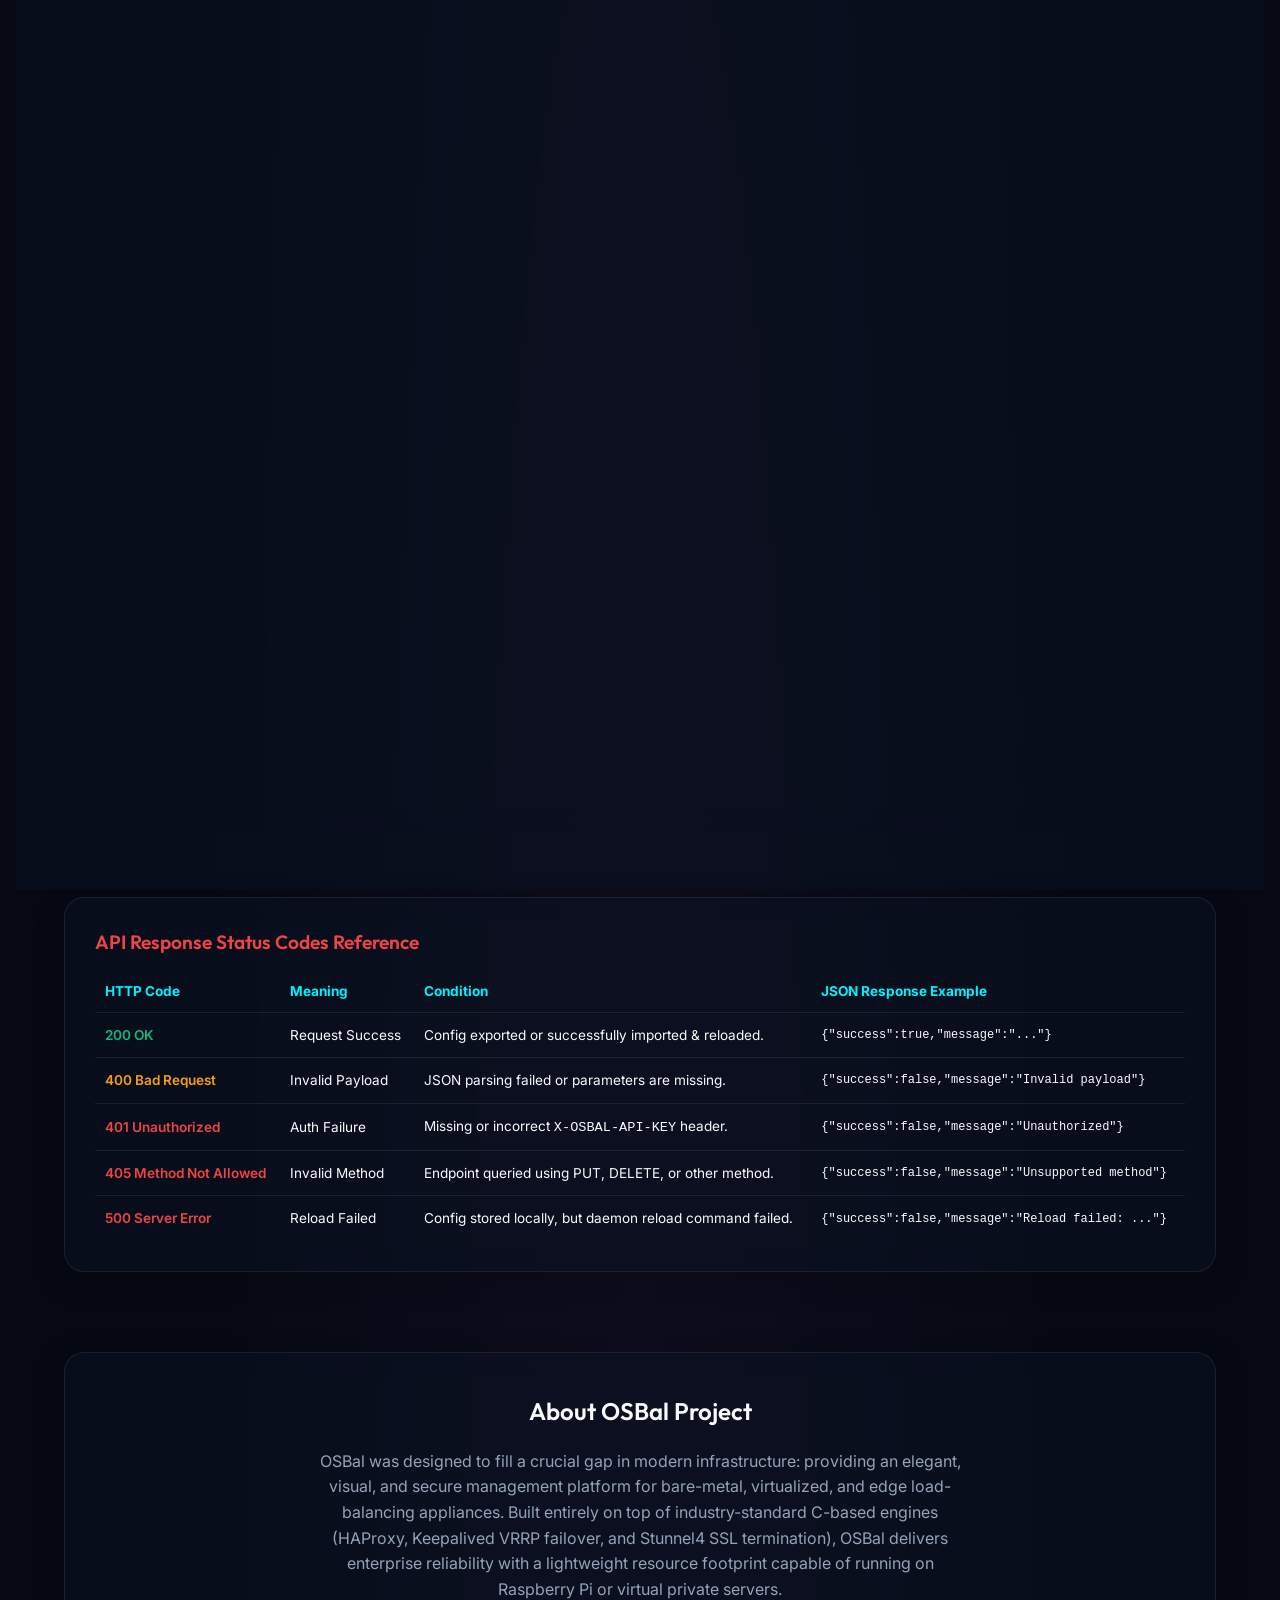
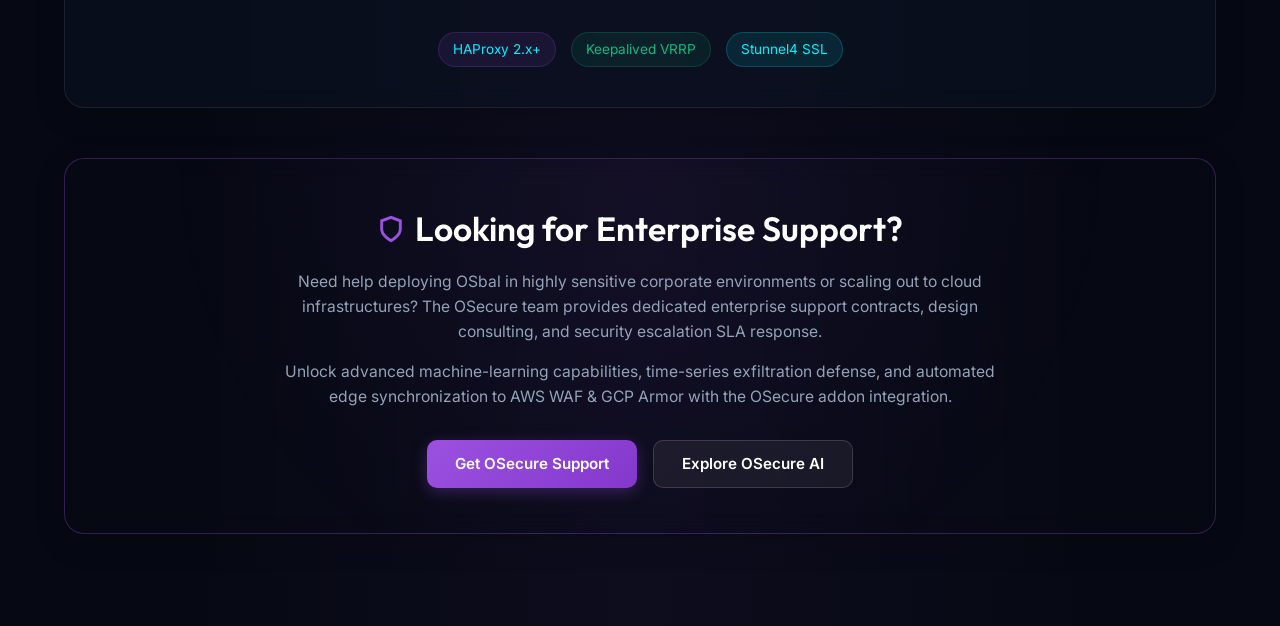
==== commit 1a3c804c: "Update docs support links and settings registration forms to target production osecure.io domain" ====
--- a/docs/index.html
+++ b/docs/index.html
@@ -1393,10 +1393,10 @@
                 Unlock advanced machine-learning capabilities, time-series exfiltration defense, and automated edge synchronization to AWS WAF & GCP Armor with the OSecure addon integration.
             </p>
             <div style="display:flex; justify-content:center; gap: 16px; flex-wrap: wrap;">
-                <a href="http://localhost:8001/docs.html" target="_blank" class="btn btn-primary" style="padding: 12px 28px; font-weight:600; font-size:0.95rem; border-radius:10px; box-shadow: 0 4px 15px rgba(155, 81, 224, 0.3); text-decoration: none; color: #fff;">
+                <a href="https://osecure.io/docs.html" target="_blank" class="btn btn-primary" style="padding: 12px 28px; font-weight:600; font-size:0.95rem; border-radius:10px; box-shadow: 0 4px 15px rgba(155, 81, 224, 0.3); text-decoration: none; color: #fff;">
                     Get OSecure Support
                 </a>
-                <a href="http://localhost:8001/" target="_blank" class="btn btn-secondary" style="padding: 12px 28px; font-weight:600; font-size:0.95rem; border-radius:10px; border:1px solid rgba(255,255,255,0.15); text-decoration: none; color: #fff;">
+                <a href="https://osecure.io/" target="_blank" class="btn btn-secondary" style="padding: 12px 28px; font-weight:600; font-size:0.95rem; border-radius:10px; border:1px solid rgba(255,255,255,0.15); text-decoration: none; color: #fff;">
                     Explore OSecure AI
                 </a>
             </div>
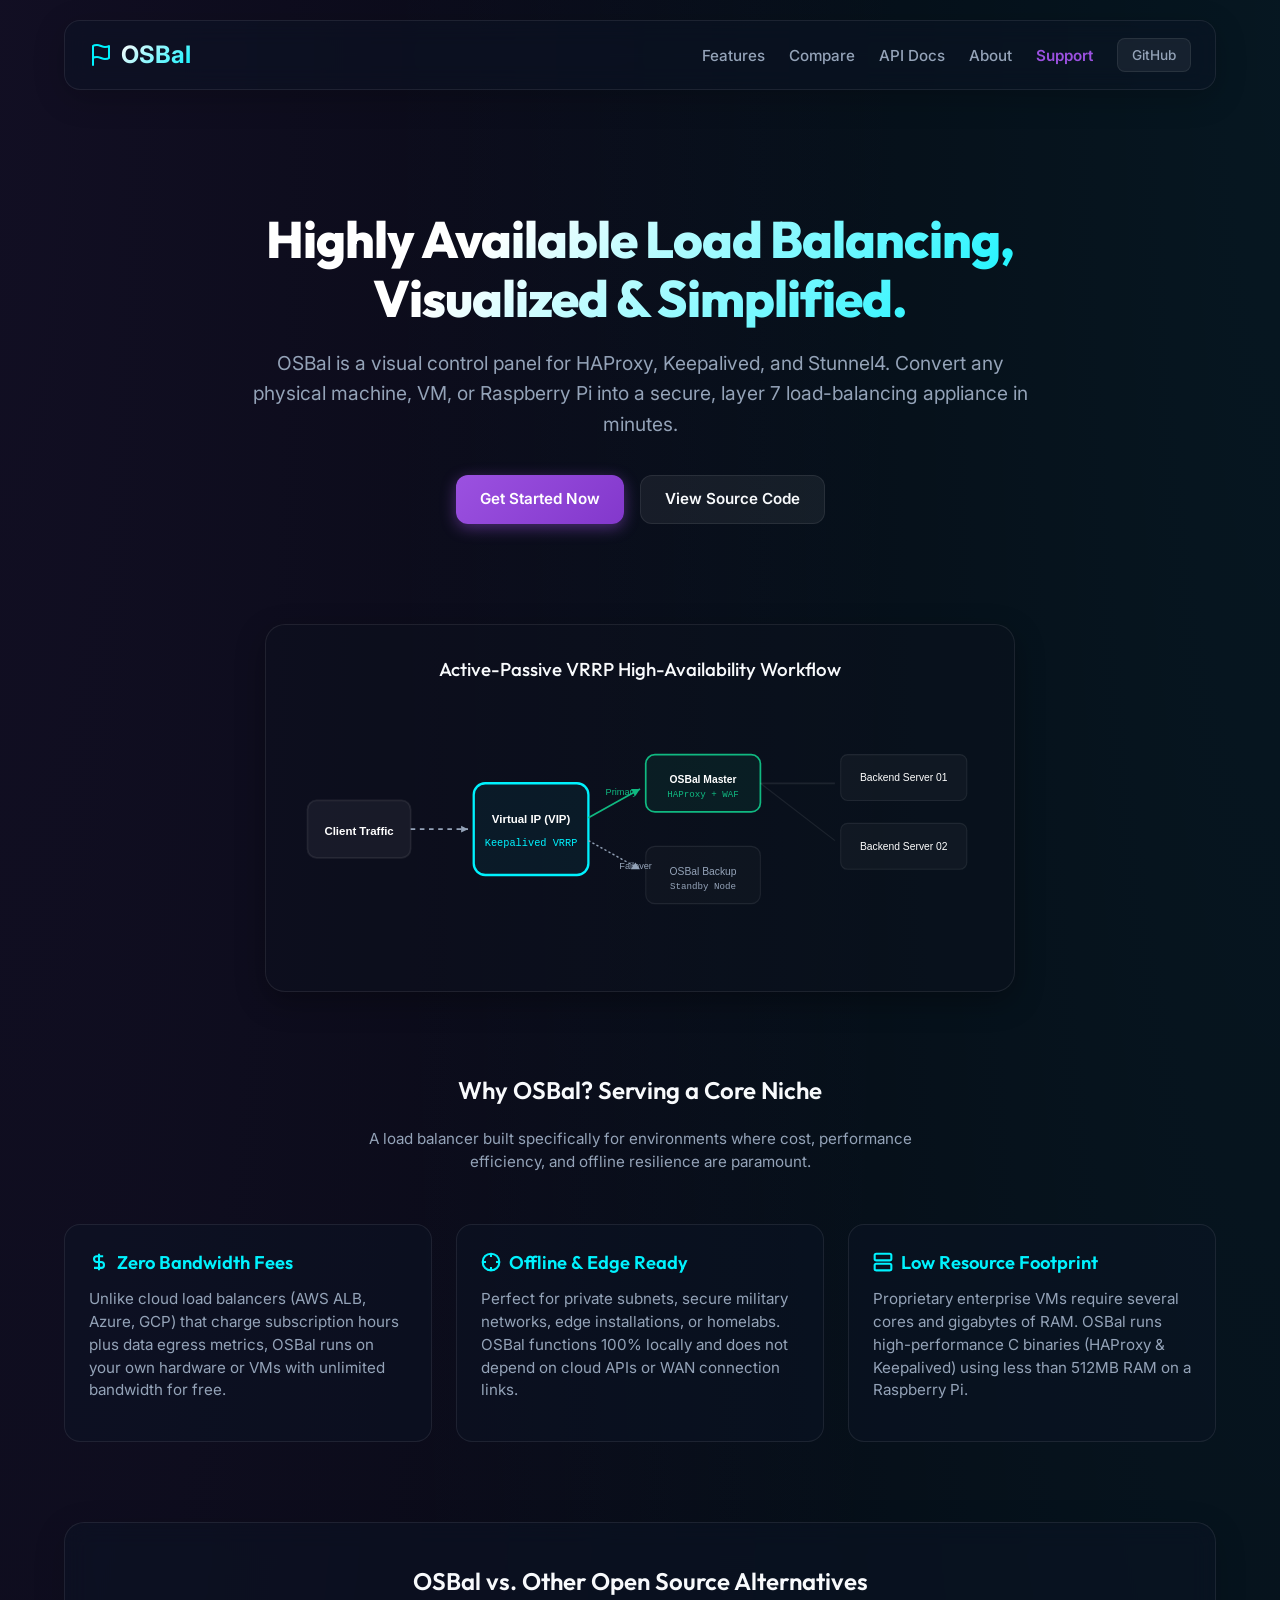
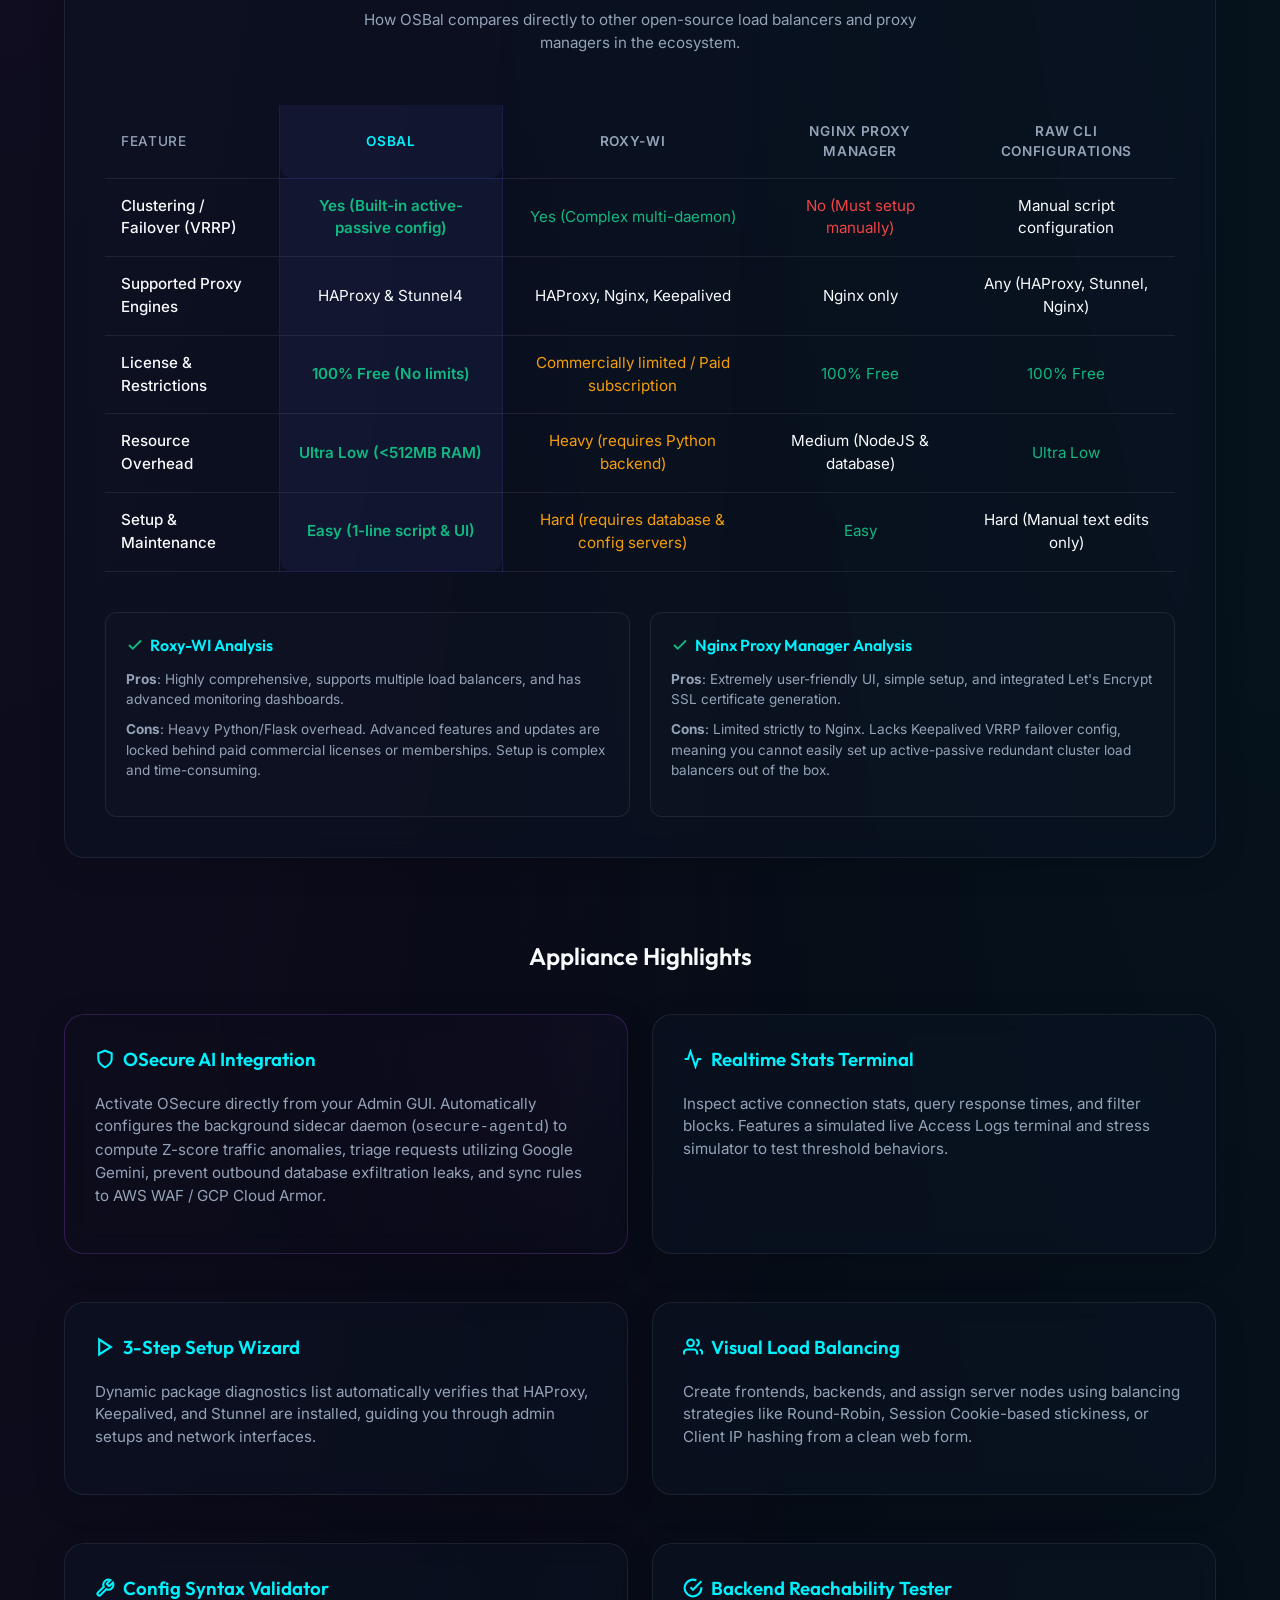
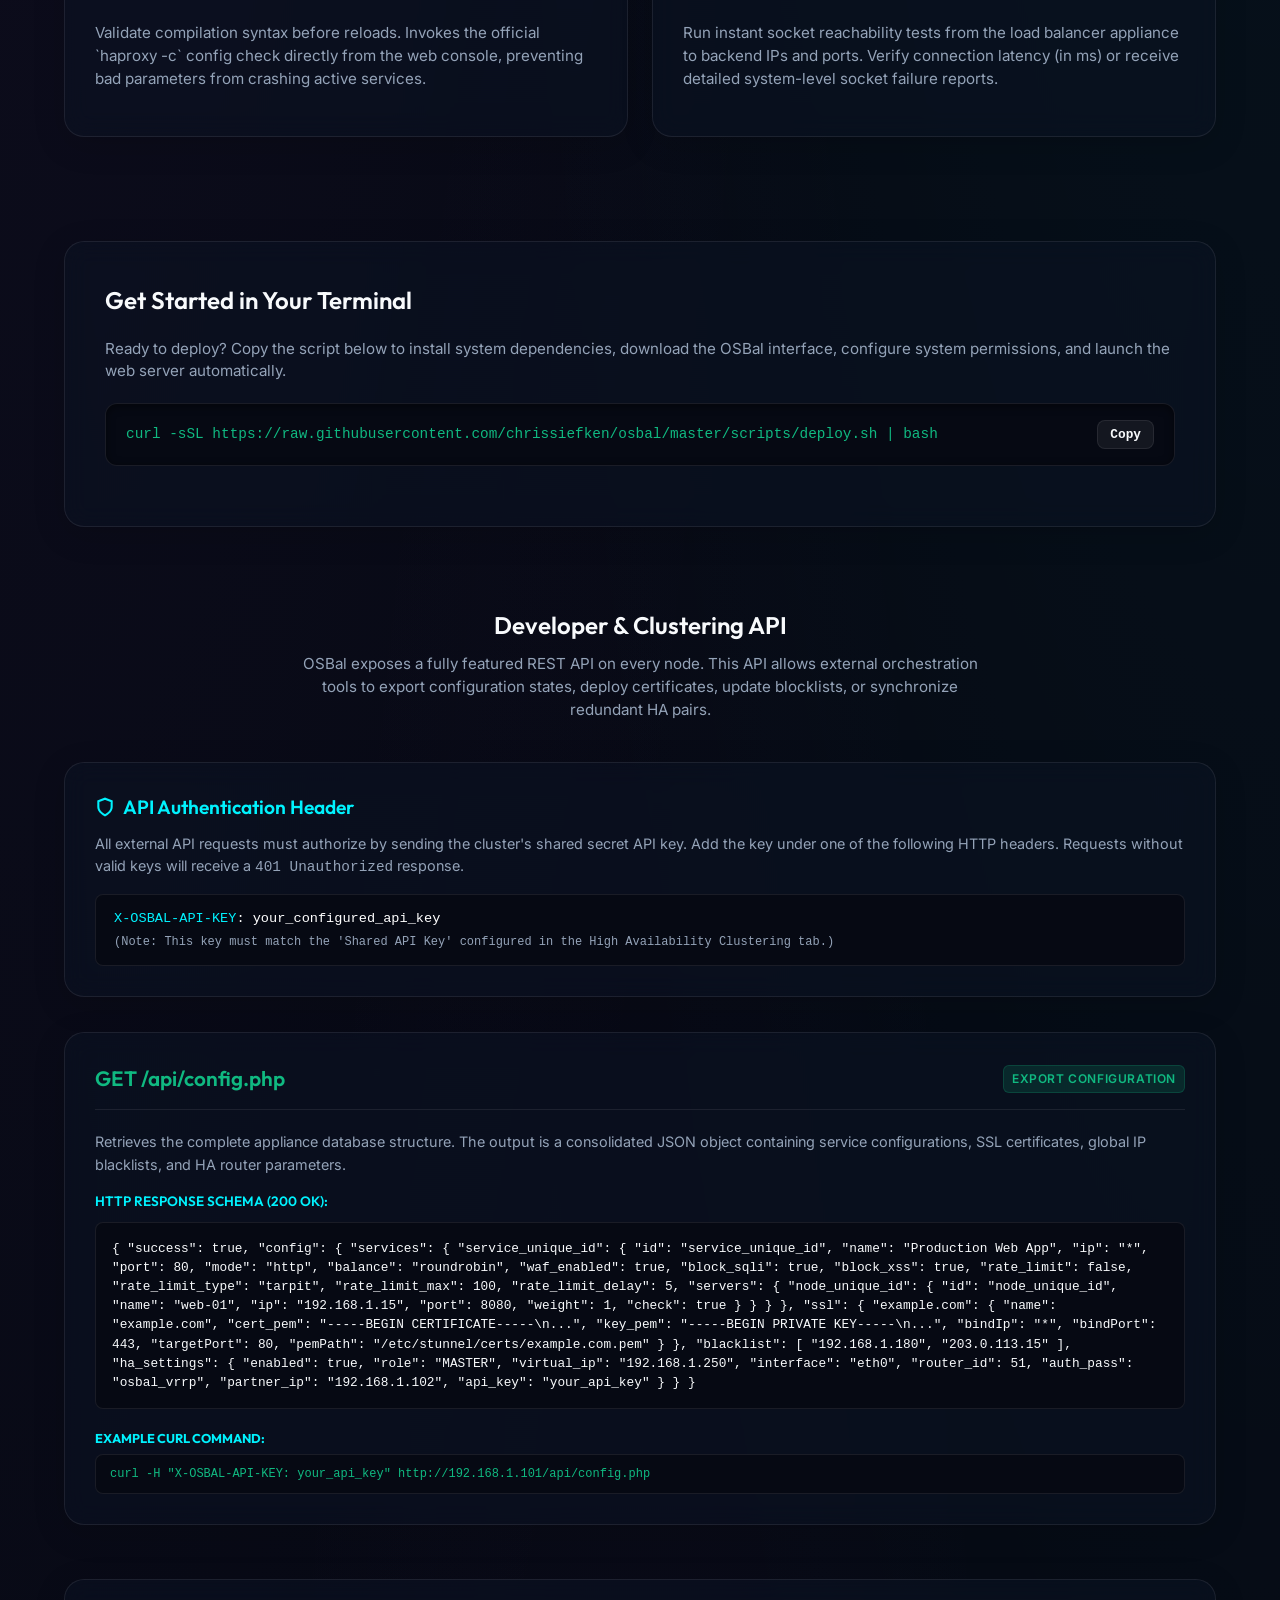
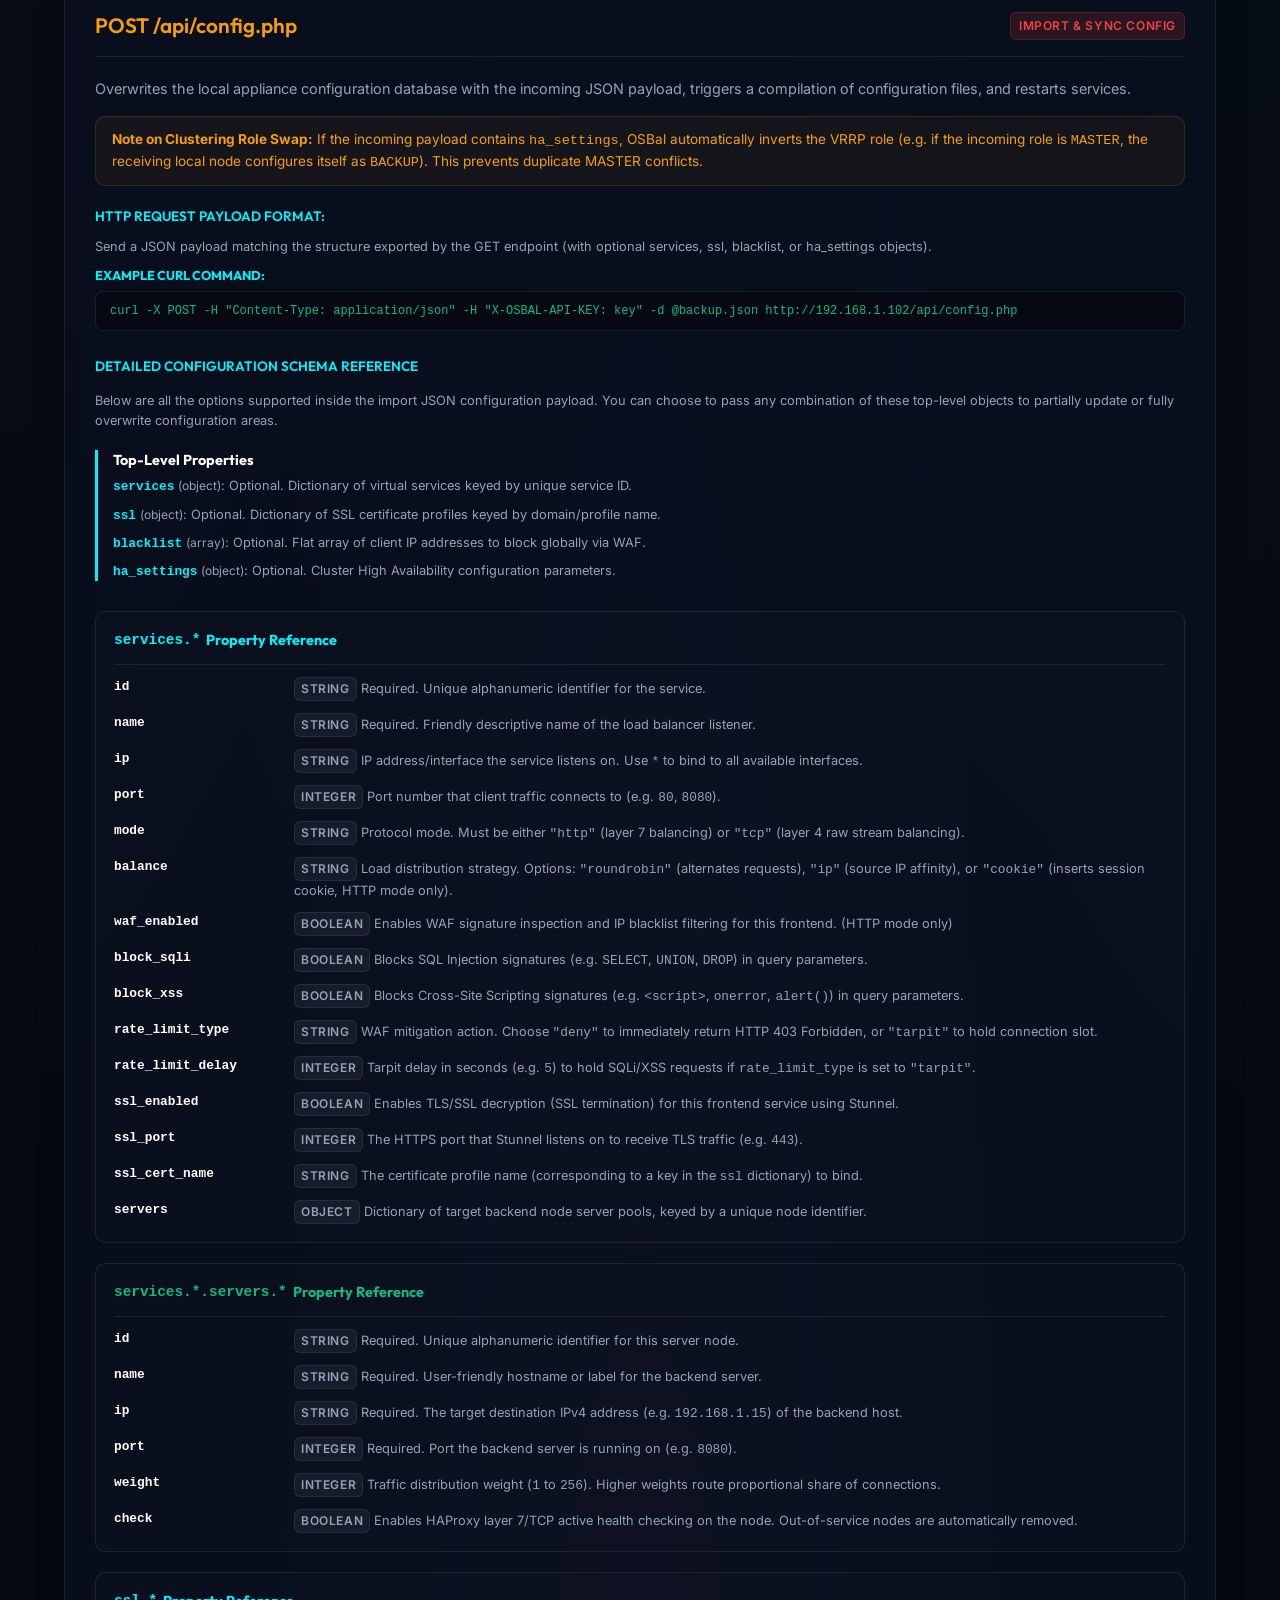
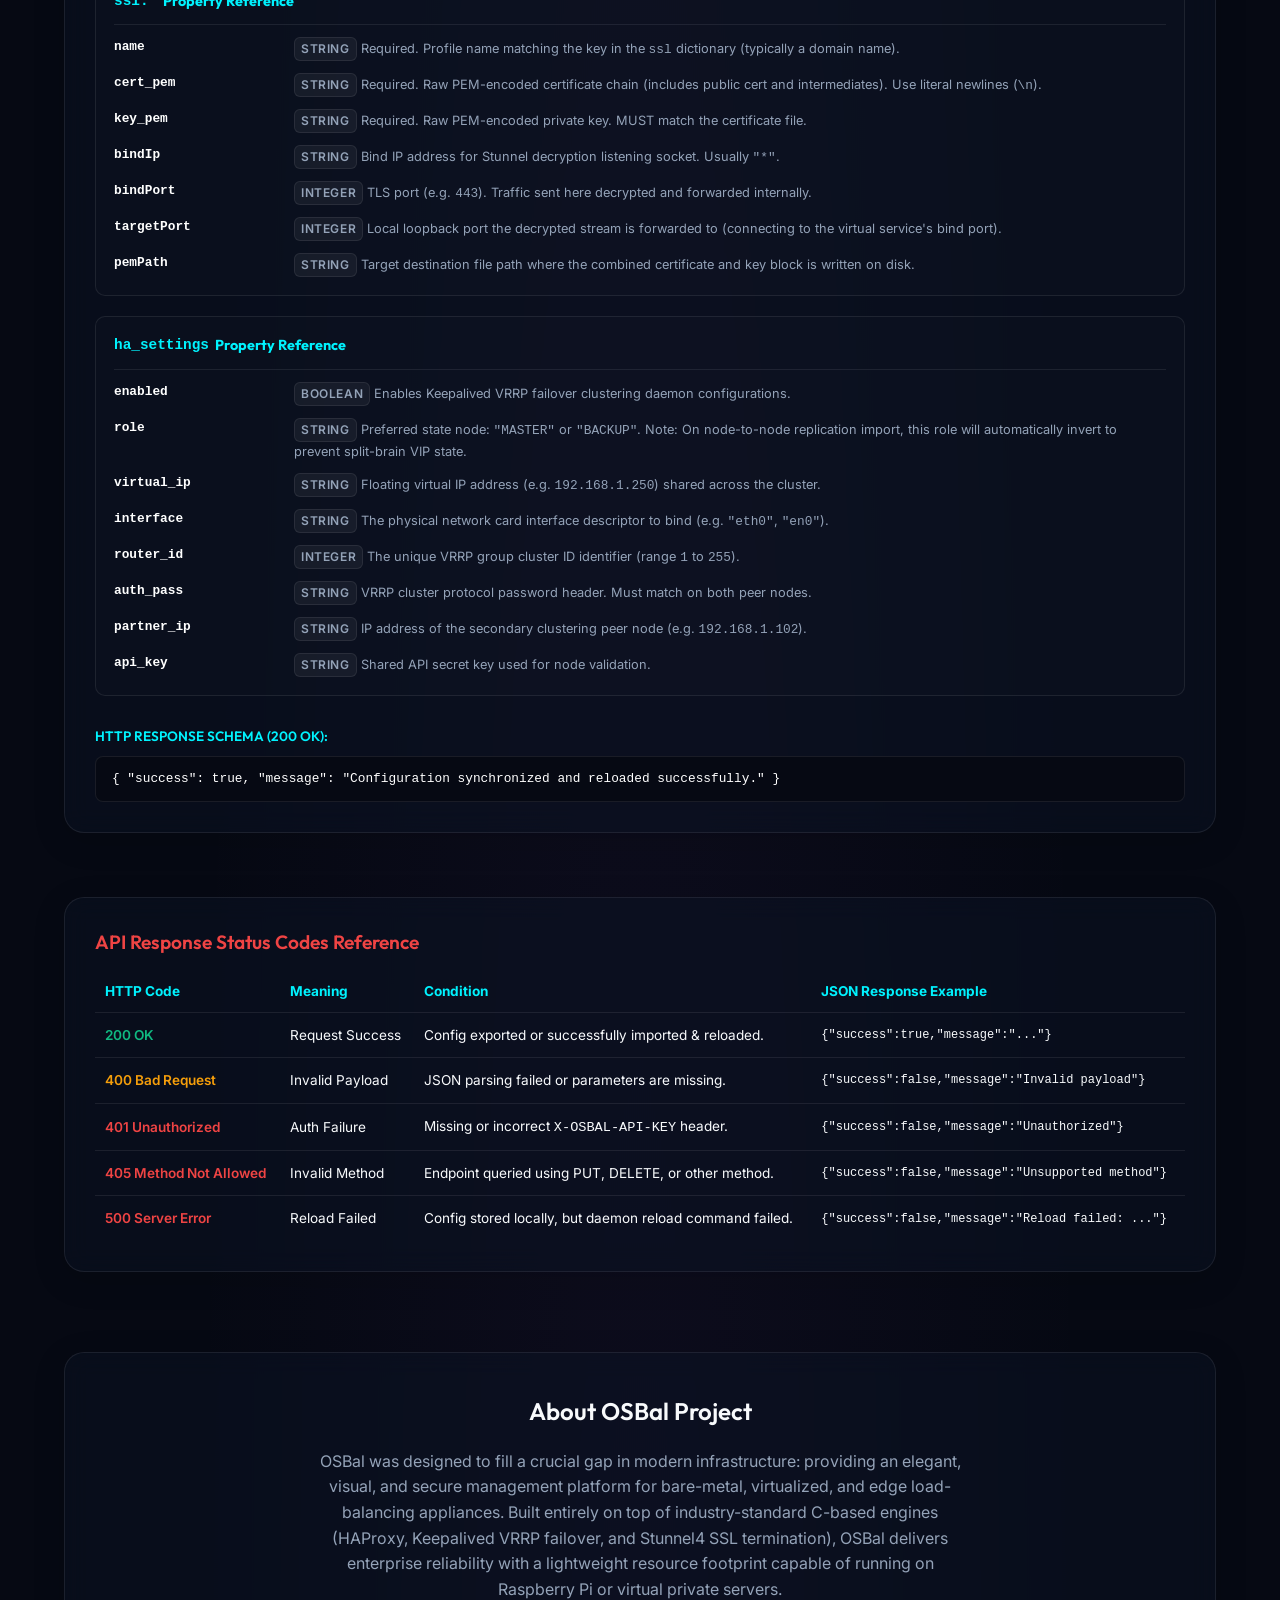
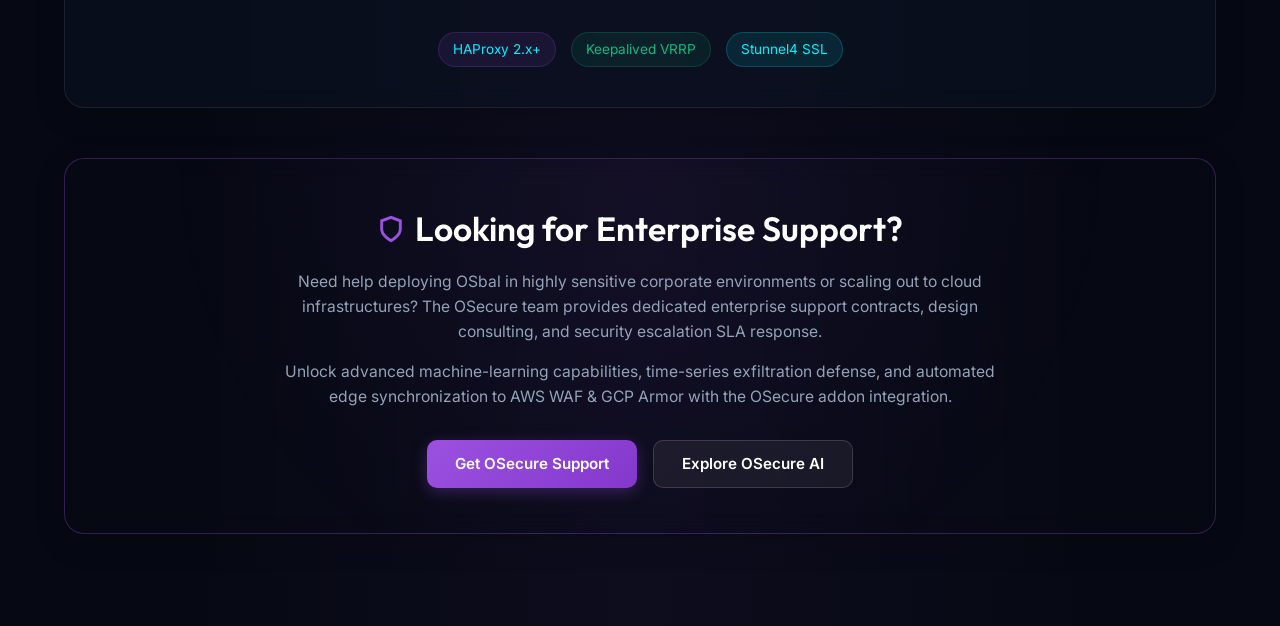
==== commit ab2514fa: "Optimize mobile responsiveness of documentation navbar custom menu to prevent overflows and bump ver" ====
--- a/docs/index.html
+++ b/docs/index.html
@@ -412,6 +412,14 @@
             .navbar-custom {
                 flex-direction: column;
                 gap: 16px;
+                padding: 16px 12px;
+            }
+            .nav-links {
+                flex-wrap: wrap;
+                justify-content: center;
+                gap: 12px 16px;
+                padding-left: 0;
+                margin: 0;
             }
         }
         
